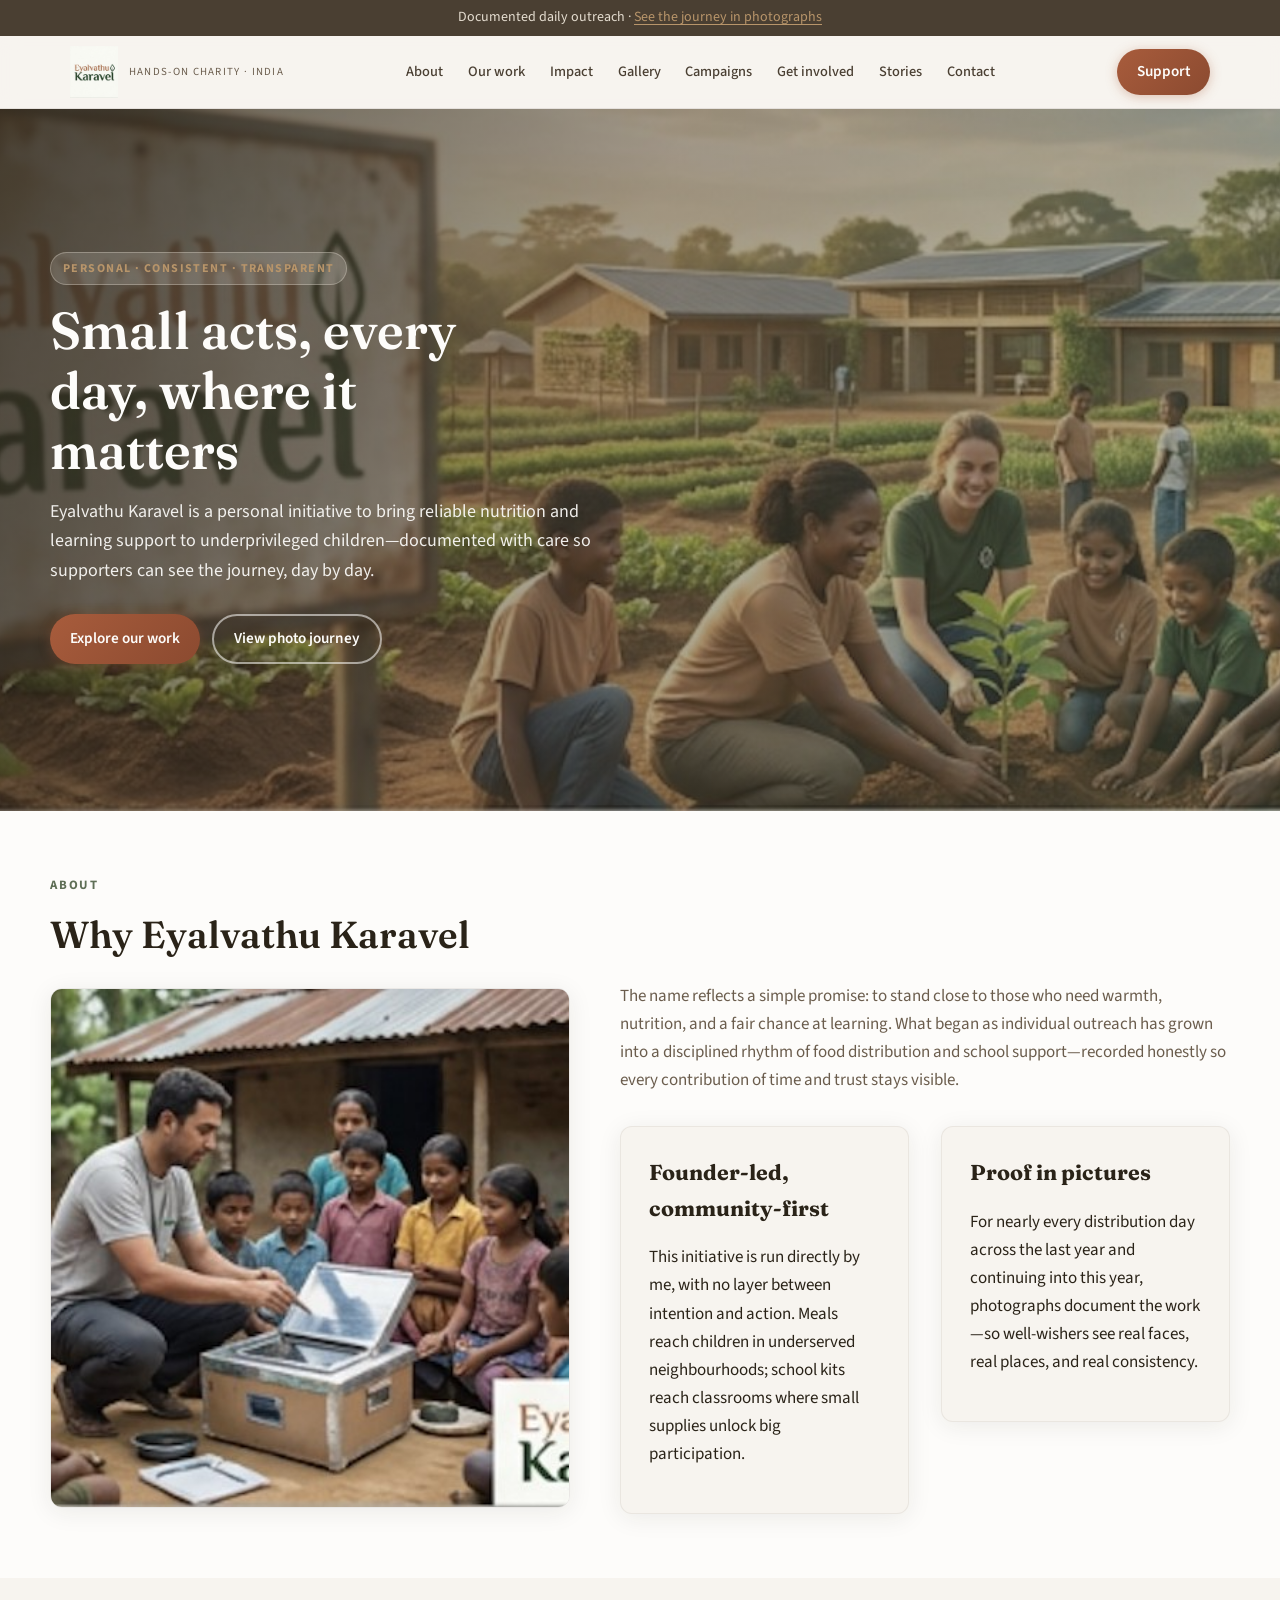
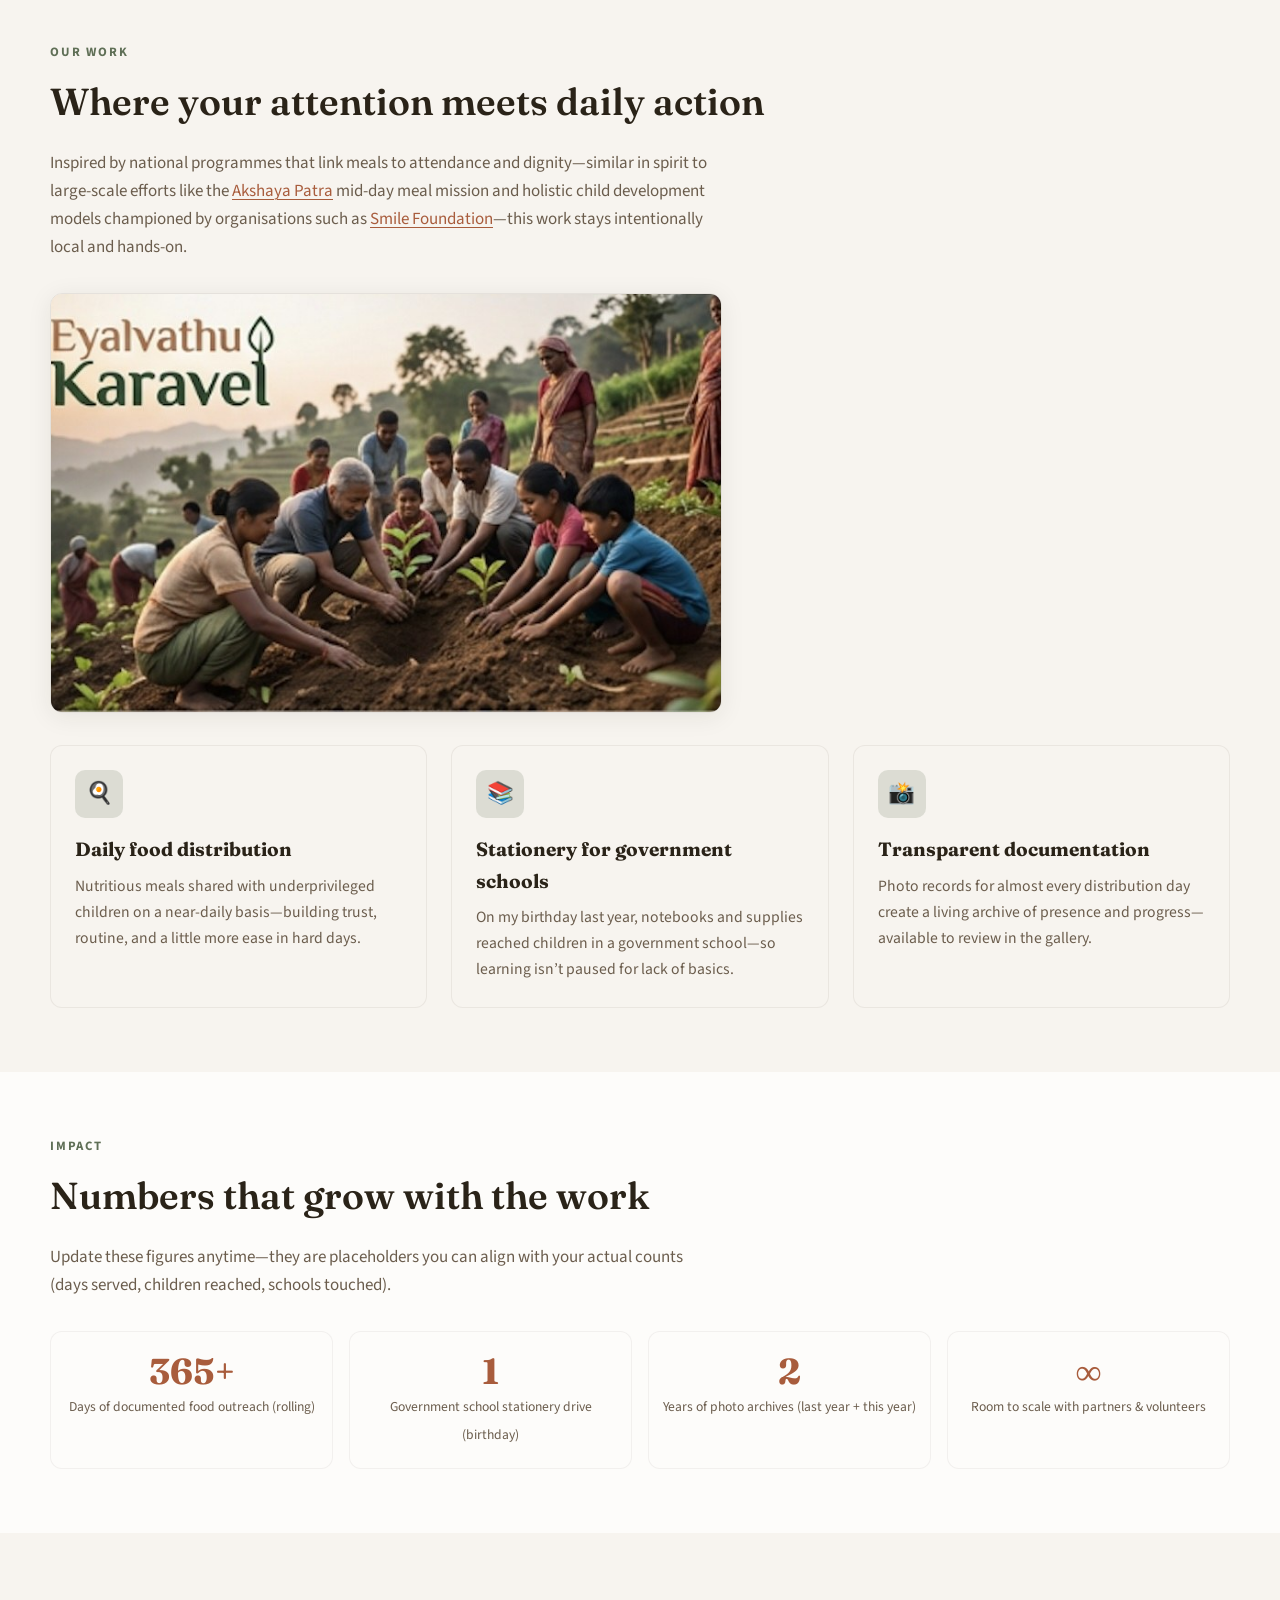
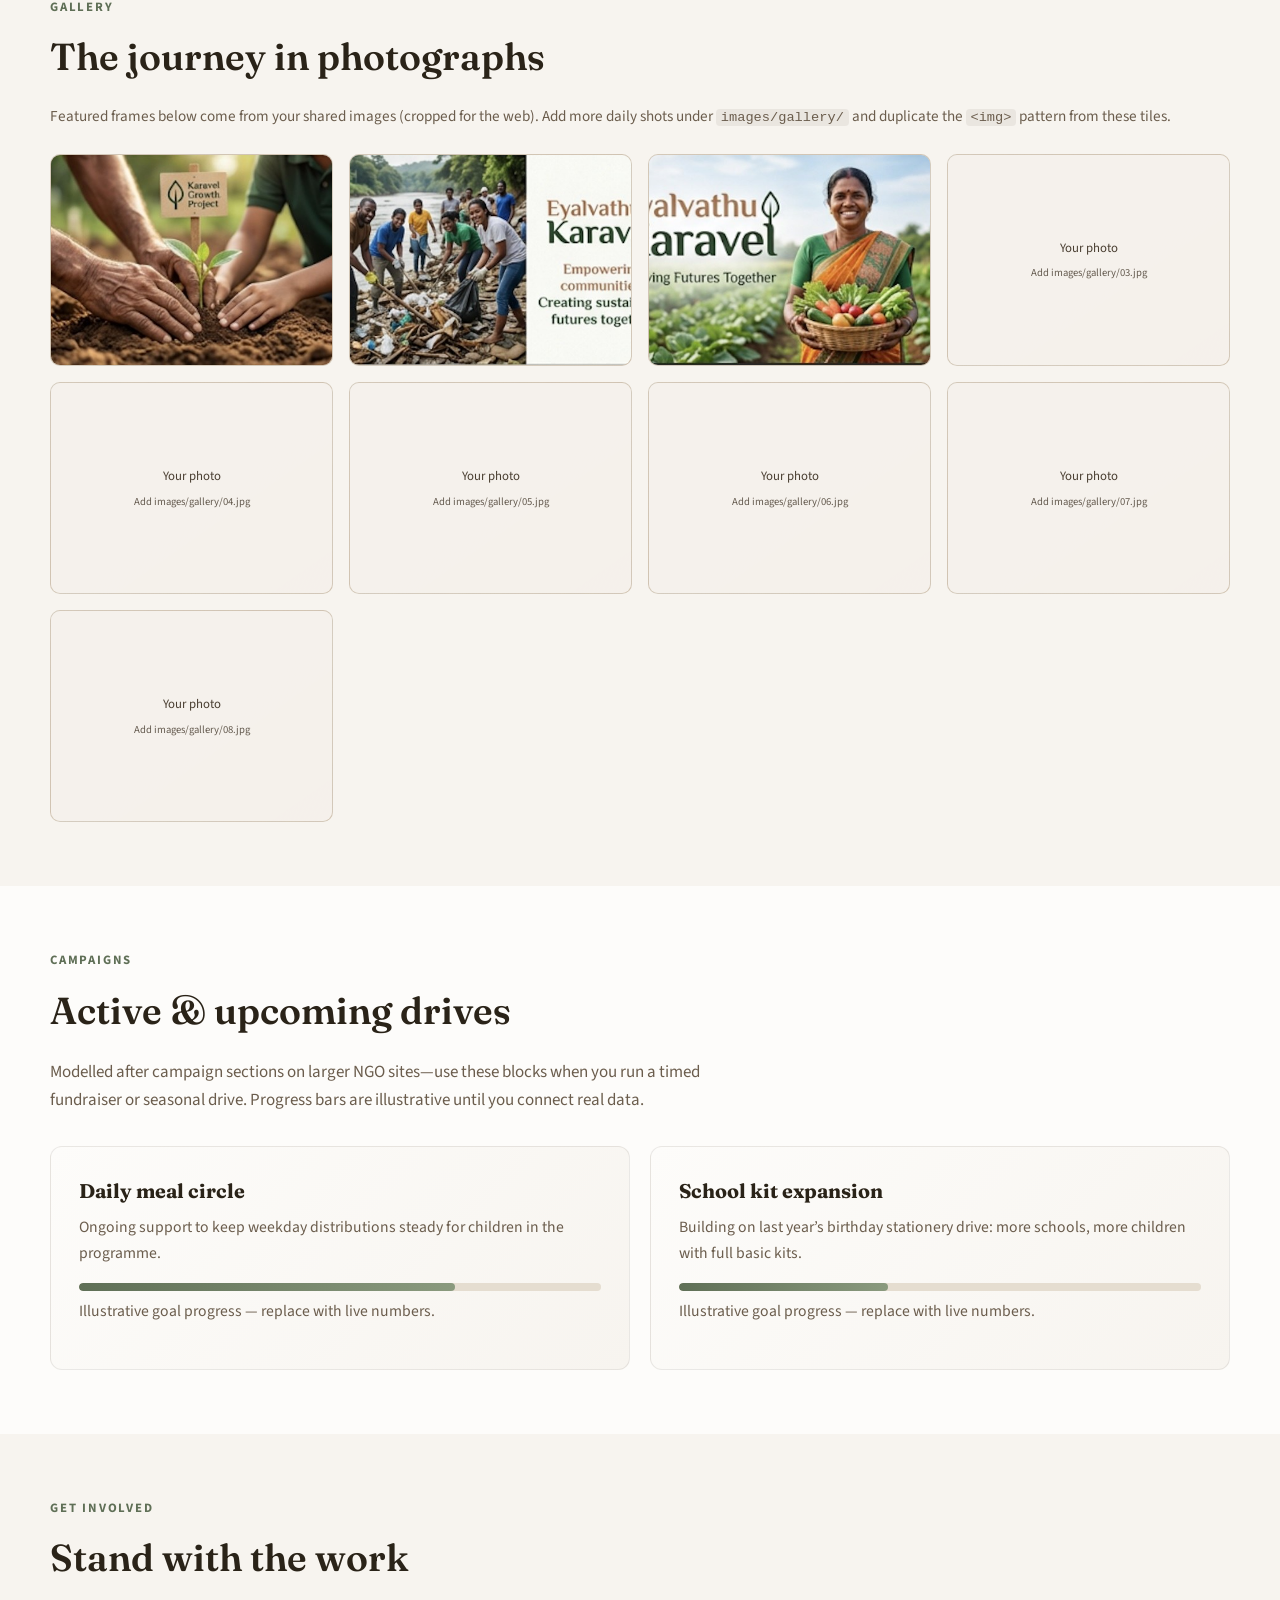
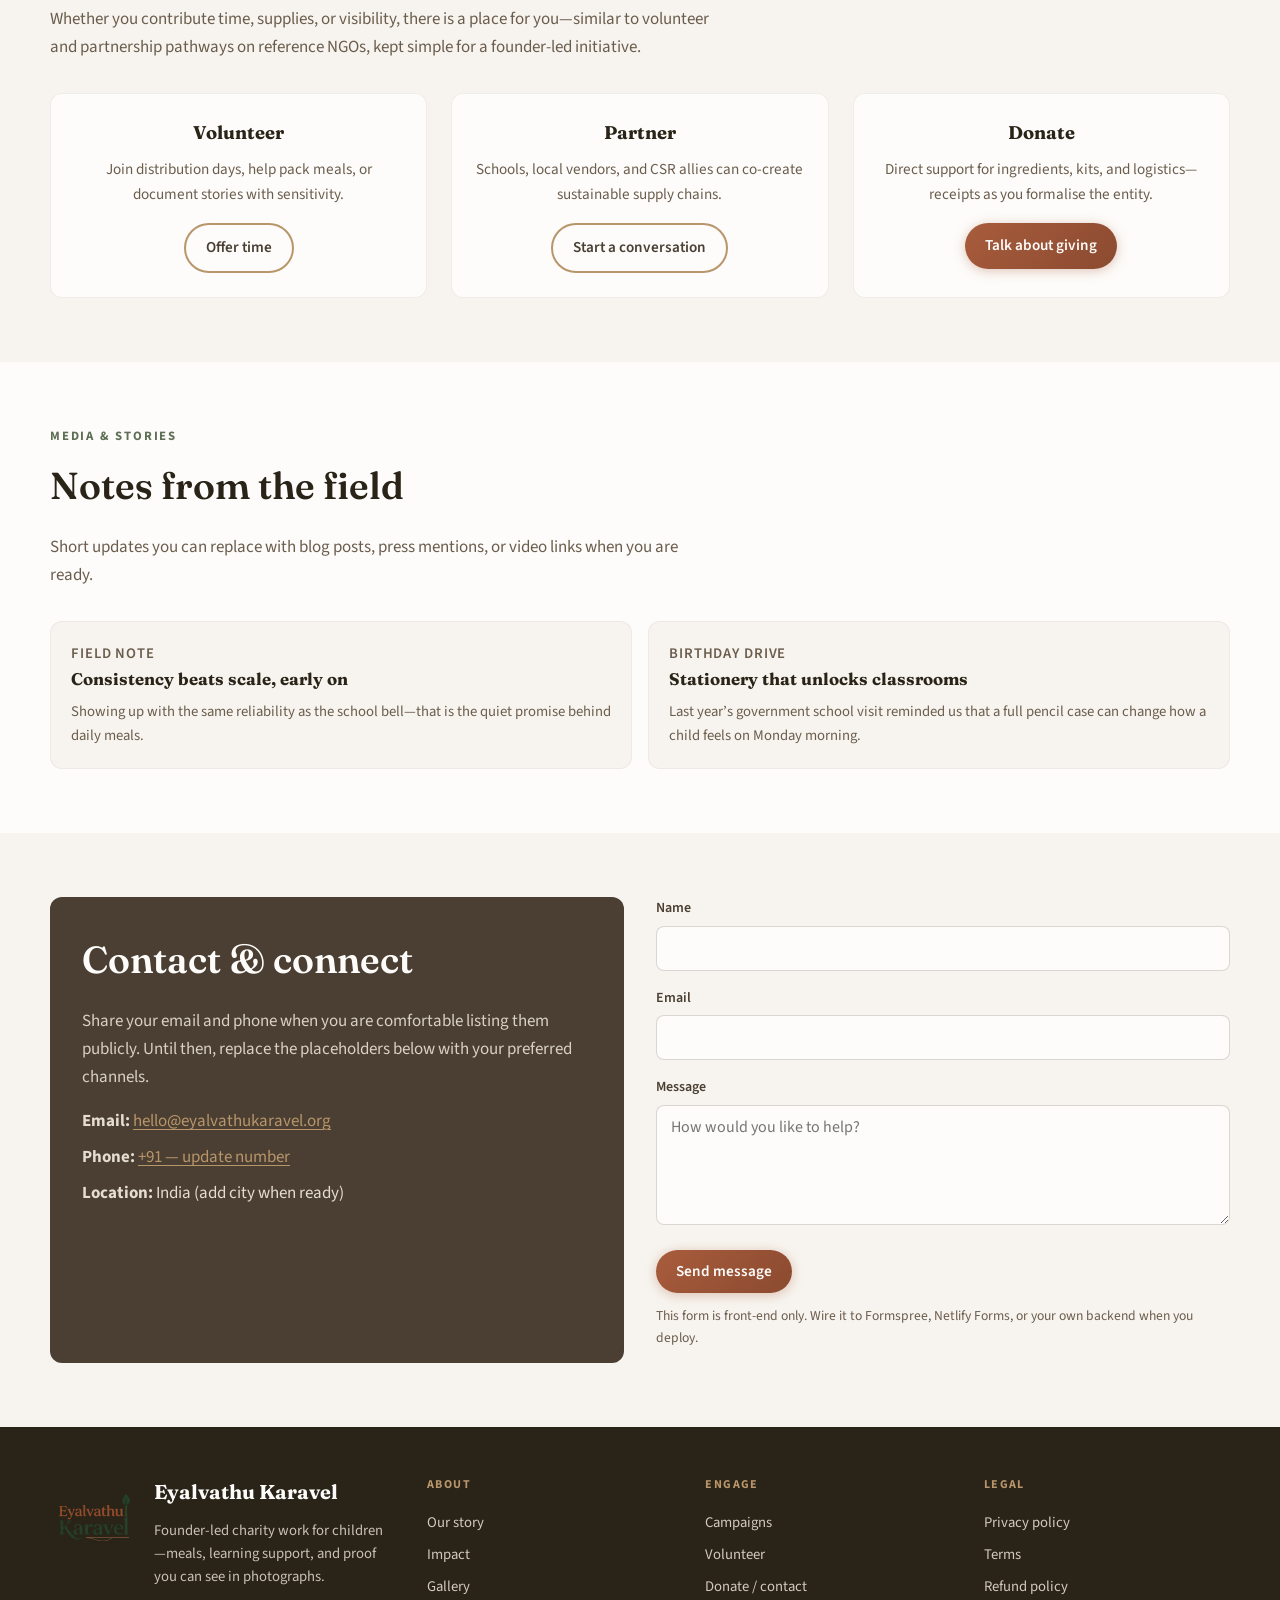
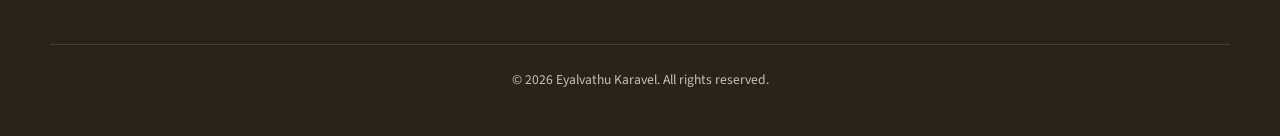
==== index.html @ 42588304 "first commit of website" ====
<!DOCTYPE html>
<html lang="en">
  <head>
    <meta charset="UTF-8" />
    <meta name="viewport" content="width=device-width, initial-scale=1.0" />
    <meta
      name="description"
      content="Eyalvathu Karavel — grassroots charity work: daily meals for children, education support, and documented community impact."
    />
    <meta property="og:title" content="Eyalvathu Karavel | Charity &amp; Community Care" />
    <meta property="og:description" content="Hands-on charity work for children—meals, learning support, and a documented photo journey." />
    <meta property="og:image" content="images/web/hero.jpg" />
    <title>Eyalvathu Karavel | Charity &amp; Community Care</title>
    <link rel="preconnect" href="https://fonts.googleapis.com" />
    <link rel="preconnect" href="https://fonts.gstatic.com" crossorigin />
    <link
      href="https://fonts.googleapis.com/css2?family=Fraunces:opsz,wght@9..144,500;9..144,600;9..144,700&family=Source+Sans+3:wght@400;500;600;700&display=swap"
      rel="stylesheet"
    />
    <link rel="stylesheet" href="css/styles.css" />
    <link rel="preload" href="images/web/hero.jpg" as="image" />
    <link rel="icon" href="images/web/favicon.jpg" type="image/jpeg" />
  </head>
  <body>
    <a class="skip-link" href="#main">Skip to content</a>

    <div class="top-bar">
      Documented daily outreach · <a href="#gallery">See the journey in photographs</a>
    </div>

    <header class="site-header">
      <div class="header-inner">
        <a class="logo logo--image" href="#top" id="top">
          <img
            class="logo-img"
            src="images/web/logo-header.png"
            width="240"
            height="240"
            alt="Eyalvathu Karavel"
            decoding="async"
          />
          <span class="logo-tagline">Hands-on charity · India</span>
        </a>

        <nav class="nav-desktop" aria-label="Primary">
          <ul>
            <li><a href="#about">About</a></li>
            <li><a href="#work">Our work</a></li>
            <li><a href="#impact">Impact</a></li>
            <li><a href="#gallery">Gallery</a></li>
            <li><a href="#campaigns">Campaigns</a></li>
            <li><a href="#involve">Get involved</a></li>
            <li><a href="#media">Stories</a></li>
            <li><a href="#contact">Contact</a></li>
          </ul>
        </nav>

        <div class="header-actions">
          <a class="btn btn-primary" href="#contact">Support</a>
          <button
            class="menu-toggle"
            type="button"
            aria-expanded="false"
            aria-controls="mobile-nav"
            aria-label="Open menu"
          >
            <span class="bar" aria-hidden="true"></span>
          </button>
        </div>
      </div>

      <nav class="nav-mobile" id="mobile-nav" aria-label="Mobile">
        <ul>
          <li><a href="#about">About</a></li>
          <li><a href="#work">Our work</a></li>
          <li><a href="#impact">Impact</a></li>
          <li><a href="#gallery">Gallery</a></li>
          <li><a href="#campaigns">Campaigns</a></li>
          <li><a href="#involve">Get involved</a></li>
          <li><a href="#media">Stories</a></li>
          <li><a href="#contact">Contact</a></li>
          <li><a class="btn btn-primary" href="#contact">Support the work</a></li>
        </ul>
      </nav>
    </header>

    <main id="main">
      <section class="hero" aria-labelledby="hero-heading">
        <div class="hero-bg" role="presentation"></div>
        <div class="hero-inner">
          <p class="hero-badge">Personal · consistent · transparent</p>
          <h1 id="hero-heading">Small acts, every day, where it matters</h1>
          <p class="hero-lead">
            Eyalvathu Karavel is a personal initiative to bring reliable nutrition and learning
            support to underprivileged children—documented with care so supporters can see the
            journey, day by day.
          </p>
          <div class="hero-cta">
            <a class="btn btn-primary" href="#work">Explore our work</a>
            <a class="btn btn-outline" href="#gallery">View photo journey</a>
          </div>
        </div>
      </section>

      <section class="section section-alt" id="about" aria-labelledby="about-heading">
        <div class="section-inner">
          <p class="section-kicker">About</p>
          <h2 id="about-heading">Why Eyalvathu Karavel</h2>
          <div class="about-split">
            <div class="about-visual">
              <img
                src="images/web/about.jpg"
                alt="Community work in the field — hands-on outreach with Eyalvathu Karavel"
                width="520"
                height="520"
                loading="lazy"
                decoding="async"
              />
            </div>
            <div class="about-copy">
              <p class="section-intro mt-0">
                The name reflects a simple promise: to stand close to those who need warmth, nutrition,
                and a fair chance at learning. What began as individual outreach has grown into a
                disciplined rhythm of food distribution and school support—recorded honestly so every
                contribution of time and trust stays visible.
              </p>
              <div class="about-grid">
                <article class="about-card">
                  <h3>Founder-led, community-first</h3>
                  <p>
                    This initiative is run directly by me, with no layer between intention and action.
                    Meals reach children in underserved neighbourhoods; school kits reach classrooms where
                    small supplies unlock big participation.
                  </p>
                </article>
                <article class="about-card">
                  <h3>Proof in pictures</h3>
                  <p>
                    For nearly every distribution day across the last year and continuing into this
                    year, photographs document the work—so well-wishers see real faces, real places,
                    and real consistency.
                  </p>
                </article>
              </div>
            </div>
          </div>
        </div>
      </section>

      <section class="section" id="work" aria-labelledby="work-heading">
        <div class="section-inner">
          <p class="section-kicker">Our work</p>
          <h2 id="work-heading">Where your attention meets daily action</h2>
          <p class="section-intro">
            Inspired by national programmes that link meals to attendance and dignity—similar in
            spirit to large-scale efforts like the
            <a href="https://www.akshayapatra.org/" rel="noopener noreferrer">Akshaya Patra</a>
            mid-day meal mission and holistic child development models championed by organisations
            such as
            <a href="https://www.smilefoundationindia.org/" rel="noopener noreferrer">Smile Foundation</a>—this
            work stays intentionally local and hands-on.
          </p>
          <figure class="work-banner">
            <img
              src="images/web/work-banner.jpg"
              alt="On the ground — programmes and people we serve"
              width="800"
              height="500"
              loading="lazy"
              decoding="async"
            />
          </figure>
          <div class="programmes">
            <article class="programme">
              <div class="programme-icon" aria-hidden="true">&#127859;</div>
              <h3>Daily food distribution</h3>
              <p>
                Nutritious meals shared with underprivileged children on a near-daily basis—building
                trust, routine, and a little more ease in hard days.
              </p>
            </article>
            <article class="programme">
              <div class="programme-icon" aria-hidden="true">&#128218;</div>
              <h3>Stationery for government schools</h3>
              <p>
                On my birthday last year, notebooks and supplies reached children in a government
                school—so learning isn’t paused for lack of basics.
              </p>
            </article>
            <article class="programme">
              <div class="programme-icon" aria-hidden="true">&#128248;</div>
              <h3>Transparent documentation</h3>
              <p>
                Photo records for almost every distribution day create a living archive of presence
                and progress—available to review in the gallery.
              </p>
            </article>
          </div>
        </div>
      </section>

      <section class="section section-alt" id="impact" aria-labelledby="impact-heading">
        <div class="section-inner">
          <p class="section-kicker">Impact</p>
          <h2 id="impact-heading">Numbers that grow with the work</h2>
          <p class="section-intro">
            Update these figures anytime—they are placeholders you can align with your actual counts
            (days served, children reached, schools touched).
          </p>
          <div class="stats">
            <div class="stat">
              <strong>365+</strong>
              <span>Days of documented food outreach (rolling)</span>
            </div>
            <div class="stat">
              <strong>1</strong>
              <span>Government school stationery drive (birthday)</span>
            </div>
            <div class="stat">
              <strong>2</strong>
              <span>Years of photo archives (last year + this year)</span>
            </div>
            <div class="stat">
              <strong>∞</strong>
              <span>Room to scale with partners &amp; volunteers</span>
            </div>
          </div>
        </div>
      </section>

      <section class="section" id="gallery" aria-labelledby="gallery-heading">
        <div class="section-inner">
          <p class="section-kicker">Gallery</p>
          <h2 id="gallery-heading">The journey in photographs</h2>
          <p class="gallery-note">
            Featured frames below come from your shared images (cropped for the web). Add more daily
            shots under <code>images/gallery/</code> and duplicate the <code>&lt;img&gt;</code> pattern
            from these tiles.
          </p>
          <div class="gallery-grid">
            <div class="gallery-item gallery-item--focus gallery-item--focus-a">
              <img
                src="images/web/gallery-1.jpg"
                alt="Eyalvathu Karavel — community programme in action"
                width="520"
                height="520"
                loading="lazy"
                decoding="async"
              />
            </div>
            <div class="gallery-item gallery-item--focus gallery-item--focus-b">
              <img
                src="images/web/gallery-2.jpg"
                alt="Field moments from our regular outreach"
                width="520"
                height="480"
                loading="lazy"
                decoding="async"
              />
            </div>
            <div class="gallery-item gallery-item--focus gallery-item--focus-c">
              <img
                src="images/web/gallery-3.jpg"
                alt="Community and the land we grow with"
                width="628"
                height="338"
                loading="lazy"
                decoding="async"
              />
            </div>
            <div class="gallery-item">
              <div class="gallery-placeholder">
                <span>Your photo</span>
                <small>Add images/gallery/03.jpg</small>
              </div>
            </div>
            <div class="gallery-item">
              <div class="gallery-placeholder">
                <span>Your photo</span>
                <small>Add images/gallery/04.jpg</small>
              </div>
            </div>
            <div class="gallery-item">
              <div class="gallery-placeholder">
                <span>Your photo</span>
                <small>Add images/gallery/05.jpg</small>
              </div>
            </div>
            <div class="gallery-item">
              <div class="gallery-placeholder">
                <span>Your photo</span>
                <small>Add images/gallery/06.jpg</small>
              </div>
            </div>
            <div class="gallery-item">
              <div class="gallery-placeholder">
                <span>Your photo</span>
                <small>Add images/gallery/07.jpg</small>
              </div>
            </div>
            <div class="gallery-item">
              <div class="gallery-placeholder">
                <span>Your photo</span>
                <small>Add images/gallery/08.jpg</small>
              </div>
            </div>
          </div>
        </div>
      </section>

      <section class="section section-alt" id="campaigns" aria-labelledby="campaigns-heading">
        <div class="section-inner">
          <p class="section-kicker">Campaigns</p>
          <h2 id="campaigns-heading">Active &amp; upcoming drives</h2>
          <p class="section-intro">
            Modelled after campaign sections on larger NGO sites—use these blocks when you run a
            timed fundraiser or seasonal drive. Progress bars are illustrative until you connect real
            data.
          </p>
          <div class="campaigns">
            <article class="campaign">
              <h3>Daily meal circle</h3>
              <p>Ongoing support to keep weekday distributions steady for children in the programme.</p>
              <div class="progress" role="progressbar" aria-valuenow="72" aria-valuemin="0" aria-valuemax="100">
                <div class="progress-bar" style="width: 72%"></div>
              </div>
              <p class="progress-label">Illustrative goal progress — replace with live numbers.</p>
            </article>
            <article class="campaign">
              <h3>School kit expansion</h3>
              <p>
                Building on last year’s birthday stationery drive: more schools, more children with
                full basic kits.
              </p>
              <div class="progress" role="progressbar" aria-valuenow="40" aria-valuemin="0" aria-valuemax="100">
                <div class="progress-bar" style="width: 40%"></div>
              </div>
              <p class="progress-label">Illustrative goal progress — replace with live numbers.</p>
            </article>
          </div>
        </div>
      </section>

      <section class="section" id="involve" aria-labelledby="involve-heading">
        <div class="section-inner">
          <p class="section-kicker">Get involved</p>
          <h2 id="involve-heading">Stand with the work</h2>
          <p class="section-intro">
            Whether you contribute time, supplies, or visibility, there is a place for you—similar
            to volunteer and partnership pathways on reference NGOs, kept simple for a founder-led
            initiative.
          </p>
          <div class="involve-grid">
            <article class="involve-card">
              <h3>Volunteer</h3>
              <p>Join distribution days, help pack meals, or document stories with sensitivity.</p>
              <a class="btn btn-outline" href="#contact">Offer time</a>
            </article>
            <article class="involve-card">
              <h3>Partner</h3>
              <p>Schools, local vendors, and CSR allies can co-create sustainable supply chains.</p>
              <a class="btn btn-outline" href="#contact">Start a conversation</a>
            </article>
            <article class="involve-card">
              <h3>Donate</h3>
              <p>Direct support for ingredients, kits, and logistics—receipts as you formalise the entity.</p>
              <a class="btn btn-primary" href="#contact">Talk about giving</a>
            </article>
          </div>
        </div>
      </section>

      <section class="section section-alt" id="media" aria-labelledby="media-heading">
        <div class="section-inner">
          <p class="section-kicker">Media &amp; stories</p>
          <h2 id="media-heading">Notes from the field</h2>
          <p class="section-intro">
            Short updates you can replace with blog posts, press mentions, or video links when you are
            ready.
          </p>
          <div class="stories">
            <article class="story">
              <div class="story-body">
                <p class="story-date">Field note</p>
                <h3>Consistency beats scale, early on</h3>
                <p>
                  Showing up with the same reliability as the school bell—that is the quiet promise
                  behind daily meals.
                </p>
              </div>
            </article>
            <article class="story">
              <div class="story-body">
                <p class="story-date">Birthday drive</p>
                <h3>Stationery that unlocks classrooms</h3>
                <p>
                  Last year’s government school visit reminded us that a full pencil case can change
                  how a child feels on Monday morning.
                </p>
              </div>
            </article>
          </div>
        </div>
      </section>

      <section class="section" id="contact" aria-labelledby="contact-heading">
        <div class="section-inner contact-grid">
          <div class="contact-card">
            <h2 id="contact-heading">Contact &amp; connect</h2>
            <p>
              Share your email and phone when you are comfortable listing them publicly. Until then,
              replace the placeholders below with your preferred channels.
            </p>
            <ul class="contact-list">
              <li><strong>Email:</strong> <a href="mailto:hello@eyalvathukaravel.org">hello@eyalvathukaravel.org</a></li>
              <li><strong>Phone:</strong> <a href="tel:+910000000000">+91 — update number</a></li>
              <li><strong>Location:</strong> India (add city when ready)</li>
            </ul>
          </div>
          <div>
            <form class="contact-form" action="#" method="post">
              <div class="form-group">
                <label for="name">Name</label>
                <input id="name" name="name" type="text" autocomplete="name" required />
              </div>
              <div class="form-group">
                <label for="email">Email</label>
                <input id="email" name="email" type="email" autocomplete="email" required />
              </div>
              <div class="form-group">
                <label for="message">Message</label>
                <textarea id="message" name="message" required placeholder="How would you like to help?"></textarea>
              </div>
              <button class="btn btn-primary" type="submit">Send message</button>
              <p class="form-note">
                This form is front-end only. Wire it to Formspree, Netlify Forms, or your own backend
                when you deploy.
              </p>
            </form>
          </div>
        </div>
      </section>
    </main>

    <footer class="site-footer">
      <div class="footer-inner">
        <div class="footer-grid">
          <div class="footer-brand">
            <img
              class="footer-logo"
              src="images/web/logo-footer.png"
              width="578"
              height="445"
              alt=""
              loading="lazy"
              decoding="async"
            />
            <div class="footer-brand-text">
              <strong>Eyalvathu Karavel</strong>
              <p>
                Founder-led charity work for children—meals, learning support, and proof you can see in
                photographs.
              </p>
            </div>
          </div>
          <div class="footer-col">
            <h4>About</h4>
            <ul>
              <li><a href="#about">Our story</a></li>
              <li><a href="#impact">Impact</a></li>
              <li><a href="#gallery">Gallery</a></li>
            </ul>
          </div>
          <div class="footer-col">
            <h4>Engage</h4>
            <ul>
              <li><a href="#campaigns">Campaigns</a></li>
              <li><a href="#involve">Volunteer</a></li>
              <li><a href="#contact">Donate / contact</a></li>
            </ul>
          </div>
          <div class="footer-col">
            <h4>Legal</h4>
            <ul>
              <li><a href="#">Privacy policy</a></li>
              <li><a href="#">Terms</a></li>
              <li><a href="#">Refund policy</a></li>
            </ul>
          </div>
        </div>
        <p class="footer-bottom">
          &copy; <span id="year">2026</span> Eyalvathu Karavel. All rights reserved.
        </p>
      </div>
    </footer>

    <script src="js/main.js"></script>
  </body>
</html>
---- css/styles.css ----
/* Eyalvathu Karavel — earthy palette (inspired by natural clay, sage, sand) */
:root {
  --color-ink: #2a2318;
  --color-earth: #4a3f32;
  --color-stone: #6b5d4d;
  --color-clay: #b8956a;
  --color-terracotta: #a85c3c;
  --color-sage: #5f6f56;
  --color-sage-light: #8a9a7e;
  --color-sand: #e5ddd0;
  --color-cream: #f7f4ef;
  --color-white: #fdfcfa;
  --font-display: "Fraunces", "Georgia", serif;
  --font-body: "Source Sans 3", system-ui, sans-serif;
  --shadow-soft: 0 4px 24px rgba(42, 35, 24, 0.08);
  --radius: 12px;
  --max-width: 1180px;
  --header-h: 72px;
}

*,
*::before,
*::after {
  box-sizing: border-box;
}

html {
  scroll-behavior: smooth;
}

body {
  margin: 0;
  font-family: var(--font-body);
  font-size: 1.0625rem;
  line-height: 1.65;
  color: var(--color-ink);
  background: var(--color-cream);
}

img {
  max-width: 100%;
  height: auto;
  display: block;
}

a {
  color: var(--color-terracotta);
  text-decoration-thickness: 1px;
  text-underline-offset: 3px;
}

a:hover {
  color: var(--color-earth);
}

.skip-link {
  position: absolute;
  left: -9999px;
  top: 0;
  z-index: 10000;
  padding: 0.75rem 1rem;
  background: var(--color-ink);
  color: var(--color-cream);
}

.skip-link:focus {
  left: 1rem;
  top: 1rem;
}

/* Top bar */
.top-bar {
  background: var(--color-earth);
  color: var(--color-sand);
  font-size: 0.875rem;
  text-align: center;
  padding: 0.4rem 1rem;
}

.top-bar a {
  color: var(--color-clay);
}

/* Header */
.site-header {
  position: sticky;
  top: 0;
  z-index: 1000;
  background: rgba(247, 244, 239, 0.92);
  backdrop-filter: blur(10px);
  border-bottom: 1px solid rgba(74, 63, 50, 0.1);
}

.header-inner {
  max-width: var(--max-width);
  margin: 0 auto;
  padding: 0 1.25rem;
  height: var(--header-h);
  display: flex;
  align-items: center;
  justify-content: space-between;
  gap: 1rem;
}

.logo {
  display: flex;
  flex-direction: column;
  gap: 0.1rem;
  text-decoration: none;
  color: inherit;
}

.logo--image {
  flex-direction: row;
  align-items: center;
  gap: 0.65rem;
  max-width: min(100%, 280px);
}

.logo-img {
  width: auto;
  height: 52px;
  max-width: 200px;
  object-fit: contain;
  object-position: left center;
}

.logo-tagline {
  font-size: 0.68rem;
  text-transform: uppercase;
  letter-spacing: 0.12em;
  color: var(--color-stone);
  line-height: 1.25;
  white-space: nowrap;
}

@media (max-width: 400px) {
  .logo-tagline {
    white-space: normal;
    max-width: 9rem;
  }
}

.nav-desktop {
  display: none;
}

.nav-desktop ul {
  list-style: none;
  margin: 0;
  padding: 0;
  display: flex;
  align-items: center;
  gap: 0.25rem;
}

.nav-desktop a {
  display: block;
  padding: 0.5rem 0.65rem;
  font-size: 0.9rem;
  font-weight: 500;
  color: var(--color-earth);
  text-decoration: none;
  border-radius: 6px;
}

.nav-desktop a:hover,
.nav-desktop a[aria-current="page"] {
  background: rgba(95, 111, 86, 0.12);
  color: var(--color-ink);
}

.btn {
  display: inline-flex;
  align-items: center;
  justify-content: center;
  gap: 0.35rem;
  padding: 0.65rem 1.25rem;
  font-family: var(--font-body);
  font-size: 0.95rem;
  font-weight: 600;
  border: none;
  border-radius: 999px;
  cursor: pointer;
  text-decoration: none;
  transition: transform 0.15s ease, box-shadow 0.15s ease;
}

.btn:active {
  transform: scale(0.98);
}

.btn-primary {
  background: linear-gradient(135deg, var(--color-terracotta), #8b4a30);
  color: var(--color-white);
  box-shadow: 0 2px 12px rgba(168, 92, 60, 0.35);
}

.btn-primary:hover {
  color: var(--color-white);
  box-shadow: 0 4px 20px rgba(168, 92, 60, 0.45);
}

.btn-outline {
  background: transparent;
  color: var(--color-earth);
  border: 2px solid var(--color-clay);
}

.btn-outline:hover {
  background: rgba(184, 149, 106, 0.15);
  color: var(--color-ink);
}

.header-actions {
  display: flex;
  align-items: center;
  gap: 0.5rem;
}

.menu-toggle {
  display: flex;
  align-items: center;
  justify-content: center;
  width: 44px;
  height: 44px;
  border: none;
  background: transparent;
  border-radius: 8px;
  cursor: pointer;
  color: var(--color-earth);
}

.menu-toggle:hover {
  background: rgba(95, 111, 86, 0.1);
}

.menu-toggle .bar {
  display: block;
  width: 22px;
  height: 2px;
  background: currentColor;
  position: relative;
}

.menu-toggle .bar::before,
.menu-toggle .bar::after {
  content: "";
  position: absolute;
  left: 0;
  width: 100%;
  height: 2px;
  background: currentColor;
}

.menu-toggle .bar::before {
  top: -7px;
}

.menu-toggle .bar::after {
  top: 7px;
}

.nav-mobile {
  display: none;
  border-top: 1px solid rgba(74, 63, 50, 0.12);
  background: var(--color-cream);
  padding: 1rem 1.25rem 1.5rem;
}

.nav-mobile.is-open {
  display: block;
}

.nav-mobile ul {
  list-style: none;
  margin: 0;
  padding: 0;
}

.nav-mobile a {
  display: block;
  padding: 0.65rem 0;
  font-weight: 600;
  color: var(--color-earth);
  text-decoration: none;
  border-bottom: 1px solid rgba(74, 63, 50, 0.08);
}

.nav-mobile .btn-primary {
  margin-top: 1rem;
  width: 100%;
  text-align: center;
}

@media (min-width: 960px) {
  .nav-desktop {
    display: block;
  }

  .menu-toggle {
    display: none;
  }

  .nav-mobile {
    display: none !important;
  }
}

/* Hero */
.hero {
  position: relative;
  min-height: min(78vh, 720px);
  display: flex;
  align-items: center;
  padding: 3rem 1.25rem 4rem;
  overflow: hidden;
}

.hero-bg {
  position: absolute;
  inset: 0;
  background:
    linear-gradient(120deg, rgba(42, 35, 24, 0.78) 0%, rgba(74, 63, 50, 0.5) 42%, rgba(95, 111, 86, 0.38) 100%),
    url("../images/web/hero.jpg") center 42% / cover no-repeat;
  z-index: 0;
}

.hero-inner {
  position: relative;
  z-index: 1;
  max-width: var(--max-width);
  margin: 0 auto;
  width: 100%;
}

.hero-badge {
  display: inline-block;
  font-size: 0.75rem;
  font-weight: 700;
  letter-spacing: 0.12em;
  text-transform: uppercase;
  color: var(--color-clay);
  background: rgba(247, 244, 239, 0.15);
  border: 1px solid rgba(229, 221, 208, 0.35);
  padding: 0.35rem 0.75rem;
  border-radius: 999px;
  margin-bottom: 1rem;
}

.hero h1 {
  font-family: var(--font-display);
  font-size: clamp(2.1rem, 5vw, 3.25rem);
  font-weight: 600;
  line-height: 1.15;
  color: var(--color-white);
  margin: 0 0 1rem;
  max-width: 14ch;
}

.hero-lead {
  font-size: 1.125rem;
  color: rgba(253, 252, 250, 0.92);
  max-width: 36rem;
  margin: 0 0 1.75rem;
}

.hero-cta {
  display: flex;
  flex-wrap: wrap;
  gap: 0.75rem;
}

.hero-cta .btn-outline {
  color: var(--color-white);
  border-color: rgba(253, 252, 250, 0.55);
}

.hero-cta .btn-outline:hover {
  background: rgba(253, 252, 250, 0.12);
  color: var(--color-white);
}

/* Sections */
.section {
  padding: 4rem 1.25rem;
}

.section-alt {
  background: var(--color-white);
}

.section-inner {
  max-width: var(--max-width);
  margin: 0 auto;
}

.section-kicker {
  font-size: 0.8rem;
  font-weight: 700;
  letter-spacing: 0.14em;
  text-transform: uppercase;
  color: var(--color-sage);
  margin: 0 0 0.5rem;
}

.section h2 {
  font-family: var(--font-display);
  font-size: clamp(1.75rem, 3.5vw, 2.35rem);
  font-weight: 600;
  color: var(--color-ink);
  margin: 0 0 1rem;
}

.section-intro {
  max-width: 42rem;
  color: var(--color-stone);
  margin: 0 0 2rem;
}

.section-intro.mt-0 {
  margin-top: 0;
}

/* About */
.about-split {
  display: grid;
  gap: 2rem;
  align-items: start;
}

@media (min-width: 900px) {
  .about-split {
    grid-template-columns: minmax(280px, 1fr) 1.15fr;
    gap: 2.5rem;
    align-items: center;
  }
}

.about-visual {
  border-radius: var(--radius);
  overflow: hidden;
  box-shadow: var(--shadow-soft);
  border: 1px solid rgba(74, 63, 50, 0.1);
  aspect-ratio: 1;
  max-height: 520px;
}

.about-visual img {
  width: 100%;
  height: 100%;
  object-fit: cover;
  object-position: center 40%;
}

.about-grid {
  display: grid;
  gap: 2rem;
}

@media (min-width: 800px) {
  .about-grid {
    grid-template-columns: 1fr 1fr;
    align-items: start;
  }
}

.about-card {
  background: var(--color-cream);
  border: 1px solid rgba(74, 63, 50, 0.08);
  border-radius: var(--radius);
  padding: 1.75rem;
  box-shadow: var(--shadow-soft);
}

.about-card h3 {
  font-family: var(--font-display);
  font-size: 1.35rem;
  margin: 0 0 0.75rem;
  color: var(--color-ink);
}

/* Stats */
.stats {
  display: grid;
  grid-template-columns: repeat(2, 1fr);
  gap: 1rem;
}

@media (min-width: 640px) {
  .stats {
    grid-template-columns: repeat(4, 1fr);
  }
}

.stat {
  text-align: center;
  padding: 1.25rem 0.75rem;
  background: var(--color-white);
  border-radius: var(--radius);
  border: 1px solid rgba(74, 63, 50, 0.06);
}

.stat strong {
  display: block;
  font-family: var(--font-display);
  font-size: clamp(1.75rem, 3vw, 2.25rem);
  color: var(--color-terracotta);
  line-height: 1.1;
}

.stat span {
  font-size: 0.85rem;
  color: var(--color-stone);
}

/* Programme cards */
.programmes {
  display: grid;
  gap: 1.5rem;
}

@media (min-width: 720px) {
  .programmes {
    grid-template-columns: repeat(3, 1fr);
  }
}

.programme {
  background: var(--color-cream);
  border-radius: var(--radius);
  padding: 1.5rem;
  border: 1px solid rgba(74, 63, 50, 0.08);
  transition: transform 0.2s ease, box-shadow 0.2s ease;
}

.programme:hover {
  transform: translateY(-3px);
  box-shadow: var(--shadow-soft);
}

.programme-icon {
  width: 48px;
  height: 48px;
  border-radius: 10px;
  background: rgba(95, 111, 86, 0.18);
  color: var(--color-sage);
  display: flex;
  align-items: center;
  justify-content: center;
  font-size: 1.35rem;
  margin-bottom: 1rem;
}

.programme h3 {
  font-family: var(--font-display);
  font-size: 1.2rem;
  margin: 0 0 0.5rem;
}

.programme p {
  margin: 0;
  font-size: 0.98rem;
  color: var(--color-stone);
}

.work-banner {
  margin: 0 0 2rem;
  border-radius: var(--radius);
  overflow: hidden;
  box-shadow: var(--shadow-soft);
  border: 1px solid rgba(74, 63, 50, 0.1);
  aspect-ratio: 8/5;
  max-height: 420px;
}

.work-banner img {
  width: 100%;
  height: 100%;
  object-fit: cover;
  object-position: center 35%;
}

/* Gallery */
.gallery-note {
  font-size: 0.95rem;
  color: var(--color-stone);
  margin-bottom: 1.5rem;
}

.gallery-grid {
  display: grid;
  grid-template-columns: repeat(2, 1fr);
  gap: 0.75rem;
}

@media (min-width: 640px) {
  .gallery-grid {
    grid-template-columns: repeat(3, 1fr);
    gap: 1rem;
  }
}

@media (min-width: 960px) {
  .gallery-grid {
    grid-template-columns: repeat(4, 1fr);
  }
}

.gallery-item {
  position: relative;
  aspect-ratio: 4/3;
  border-radius: 10px;
  overflow: hidden;
  background: linear-gradient(145deg, var(--color-sand), rgba(184, 149, 106, 0.35));
  border: 1px solid rgba(74, 63, 50, 0.1);
}

.gallery-placeholder {
  position: absolute;
  inset: 0;
  display: flex;
  flex-direction: column;
  align-items: center;
  justify-content: center;
  padding: 1rem;
  text-align: center;
  font-size: 0.8rem;
  color: var(--color-earth);
  background: rgba(247, 244, 239, 0.92);
}

.gallery-item > img {
  position: absolute;
  inset: 0;
  width: 100%;
  height: 100%;
  object-fit: cover;
}

.gallery-item--focus-a img {
  object-position: 48% 42%;
}

.gallery-item--focus-b img {
  object-position: 45% 38%;
}

.gallery-item--focus-c img {
  object-position: 50% 42%;
}

.section-intro code,
.gallery-note code {
  font-size: 0.9em;
  padding: 0.1em 0.35em;
  background: rgba(74, 63, 50, 0.08);
  border-radius: 4px;
}

.gallery-placeholder small {
  opacity: 0.85;
  margin-top: 0.35rem;
}

/* Campaigns */
.campaigns {
  display: grid;
  gap: 1.25rem;
}

@media (min-width: 800px) {
  .campaigns {
    grid-template-columns: repeat(2, 1fr);
  }
}

.campaign {
  padding: 1.75rem;
  border-radius: var(--radius);
  background: linear-gradient(135deg, var(--color-white) 0%, var(--color-cream) 100%);
  border: 1px solid rgba(74, 63, 50, 0.1);
}

.campaign h3 {
  font-family: var(--font-display);
  margin: 0 0 0.5rem;
}

.campaign p {
  margin: 0 0 1rem;
  color: var(--color-stone);
  font-size: 0.98rem;
}

.progress {
  height: 8px;
  background: var(--color-sand);
  border-radius: 999px;
  overflow: hidden;
  margin-bottom: 0.5rem;
}

.progress-bar {
  height: 100%;
  background: linear-gradient(90deg, var(--color-sage), var(--color-sage-light));
  border-radius: 999px;
}

.progress-label {
  font-size: 0.8rem;
  color: var(--color-stone);
}

/* Get involved */
.involve-grid {
  display: grid;
  gap: 1.5rem;
}

@media (min-width: 720px) {
  .involve-grid {
    grid-template-columns: repeat(3, 1fr);
  }
}

.involve-card {
  padding: 1.5rem;
  background: var(--color-white);
  border-radius: var(--radius);
  border: 1px solid rgba(74, 63, 50, 0.08);
  text-align: center;
}

.involve-card h3 {
  font-family: var(--font-display);
  font-size: 1.15rem;
  margin: 0 0 0.5rem;
}

.involve-card p {
  margin: 0 0 1rem;
  font-size: 0.95rem;
  color: var(--color-stone);
}

/* Media / stories */
.stories {
  display: grid;
  gap: 1rem;
}

@media (min-width: 700px) {
  .stories {
    grid-template-columns: repeat(2, 1fr);
  }
}

.story {
  display: flex;
  gap: 1rem;
  padding: 1.25rem;
  background: var(--color-cream);
  border-radius: var(--radius);
  border: 1px solid rgba(74, 63, 50, 0.06);
}

.story-body h3 {
  font-family: var(--font-display);
  font-size: 1.05rem;
  margin: 0 0 0.35rem;
}

.story-body p {
  margin: 0;
  font-size: 0.92rem;
  color: var(--color-stone);
}

.story-date {
  font-size: 0.75rem;
  color: var(--color-clay);
  font-weight: 600;
  text-transform: uppercase;
  letter-spacing: 0.06em;
}

/* Contact */
.contact-grid {
  display: grid;
  gap: 2rem;
}

@media (min-width: 800px) {
  .contact-grid {
    grid-template-columns: 1fr 1fr;
  }
}

.contact-card {
  background: var(--color-earth);
  color: var(--color-sand);
  padding: 2rem;
  border-radius: var(--radius);
}

.contact-card h2 {
  color: var(--color-white);
}

.contact-card p {
  opacity: 0.92;
  margin: 0 0 1rem;
}

.contact-list {
  list-style: none;
  margin: 0;
  padding: 0;
}

.contact-list li {
  margin-bottom: 0.5rem;
}

.contact-list a {
  color: var(--color-clay);
}

.form-group {
  margin-bottom: 1rem;
}

.form-group label {
  display: block;
  font-size: 0.875rem;
  font-weight: 600;
  margin-bottom: 0.35rem;
  color: var(--color-earth);
}

.form-group input,
.form-group textarea {
  width: 100%;
  padding: 0.65rem 0.85rem;
  font-family: var(--font-body);
  font-size: 1rem;
  border: 1px solid rgba(74, 63, 50, 0.2);
  border-radius: 8px;
  background: var(--color-white);
}

.form-group textarea {
  min-height: 120px;
  resize: vertical;
}

.form-note {
  font-size: 0.85rem;
  color: var(--color-stone);
  margin-top: 0.75rem;
}

/* Footer */
.site-footer {
  background: var(--color-ink);
  color: rgba(229, 221, 208, 0.85);
  padding: 3rem 1.25rem 2rem;
}

.footer-inner {
  max-width: var(--max-width);
  margin: 0 auto;
}

.footer-grid {
  display: grid;
  gap: 2rem;
}

@media (min-width: 720px) {
  .footer-grid {
    grid-template-columns: 1.4fr repeat(3, 1fr);
  }
}

.footer-brand {
  display: flex;
  align-items: flex-start;
  gap: 1rem;
}

.footer-logo {
  width: 88px;
  height: auto;
  flex-shrink: 0;
  object-fit: contain;
  opacity: 0.95;
}

.footer-brand-text strong {
  font-family: var(--font-display);
  font-size: 1.25rem;
  color: var(--color-white);
}

.footer-brand-text p {
  margin: 0.75rem 0 0;
  font-size: 0.92rem;
  line-height: 1.55;
}

.footer-col h4 {
  font-size: 0.75rem;
  text-transform: uppercase;
  letter-spacing: 0.12em;
  color: var(--color-clay);
  margin: 0 0 0.75rem;
}

.footer-col ul {
  list-style: none;
  margin: 0;
  padding: 0;
}

.footer-col a {
  color: rgba(229, 221, 208, 0.9);
  text-decoration: none;
  font-size: 0.92rem;
  display: block;
  padding: 0.25rem 0;
}

.footer-col a:hover {
  color: var(--color-white);
}

.footer-bottom {
  margin-top: 2.5rem;
  padding-top: 1.5rem;
  border-top: 1px solid rgba(229, 221, 208, 0.15);
  font-size: 0.85rem;
  text-align: center;
}

/* Utilities */
.text-center {
  text-align: center;
}

.mt-0 {
  margin-top: 0;
}
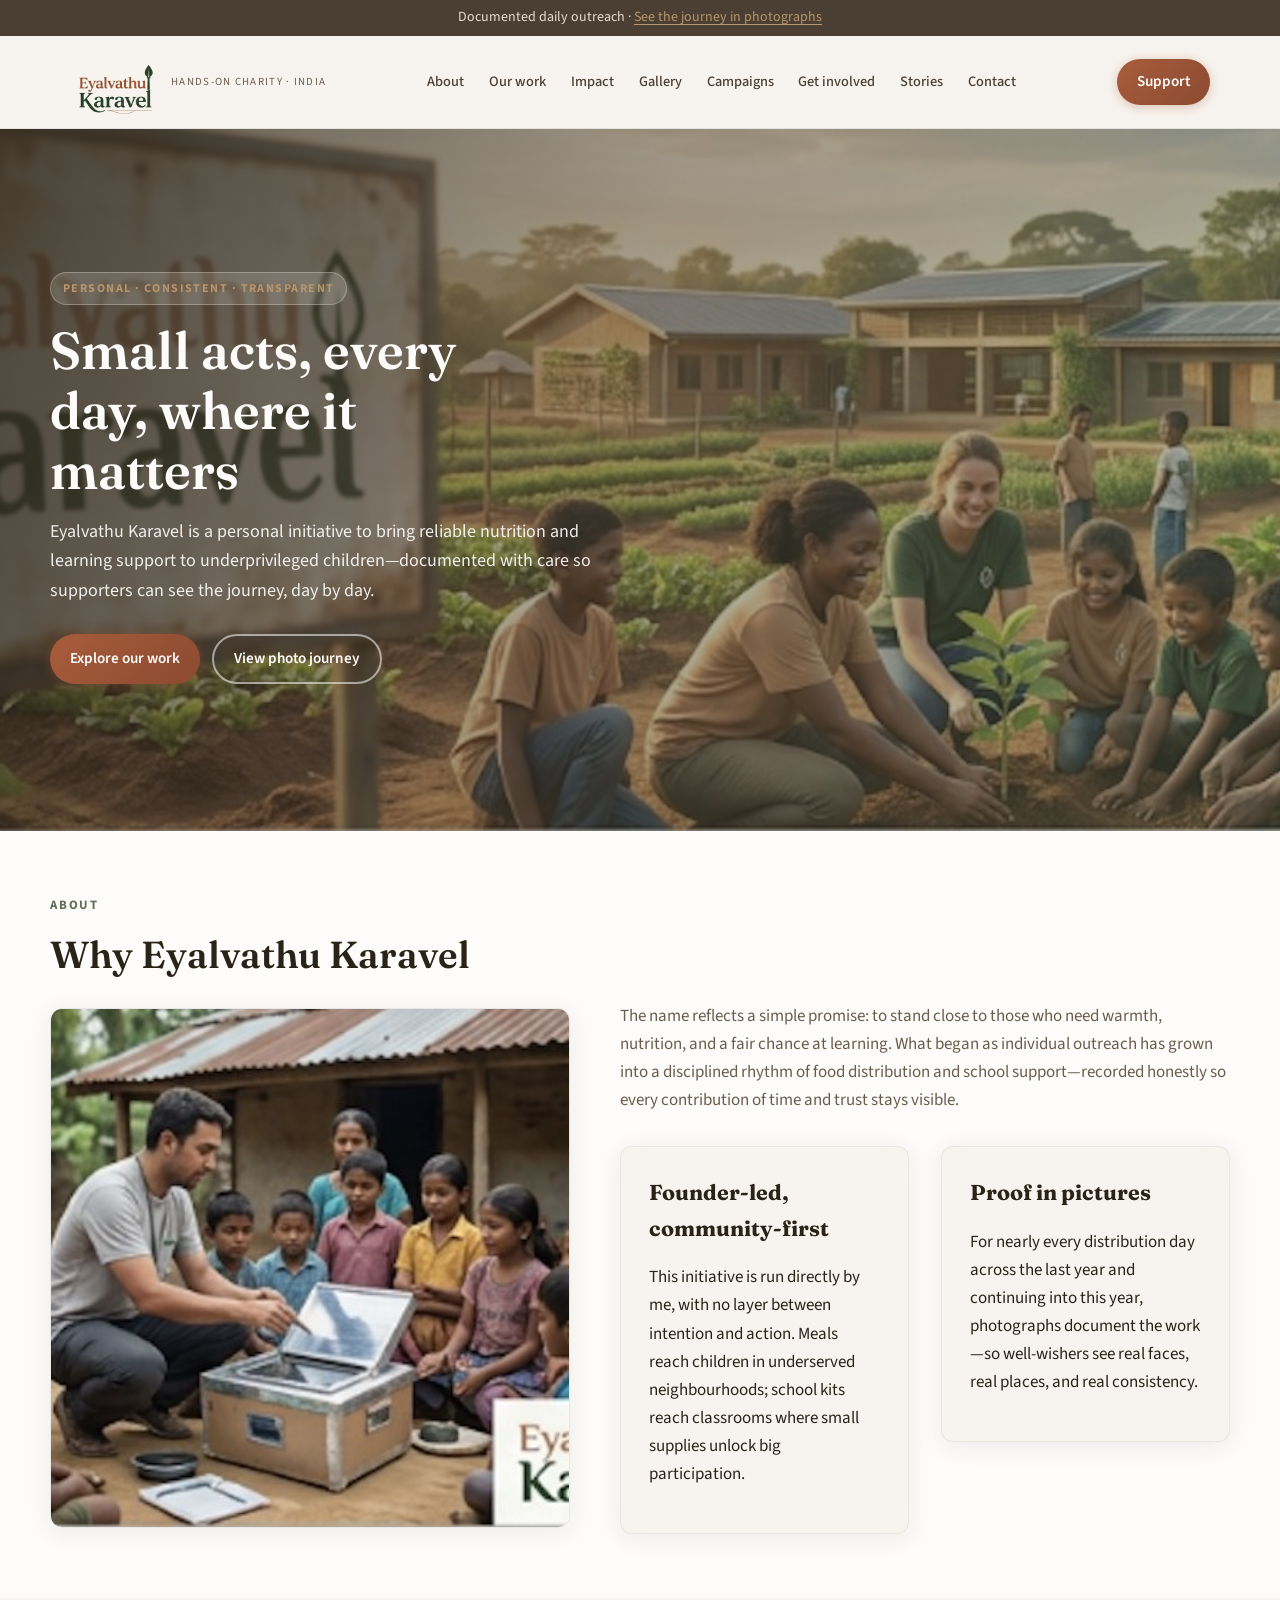
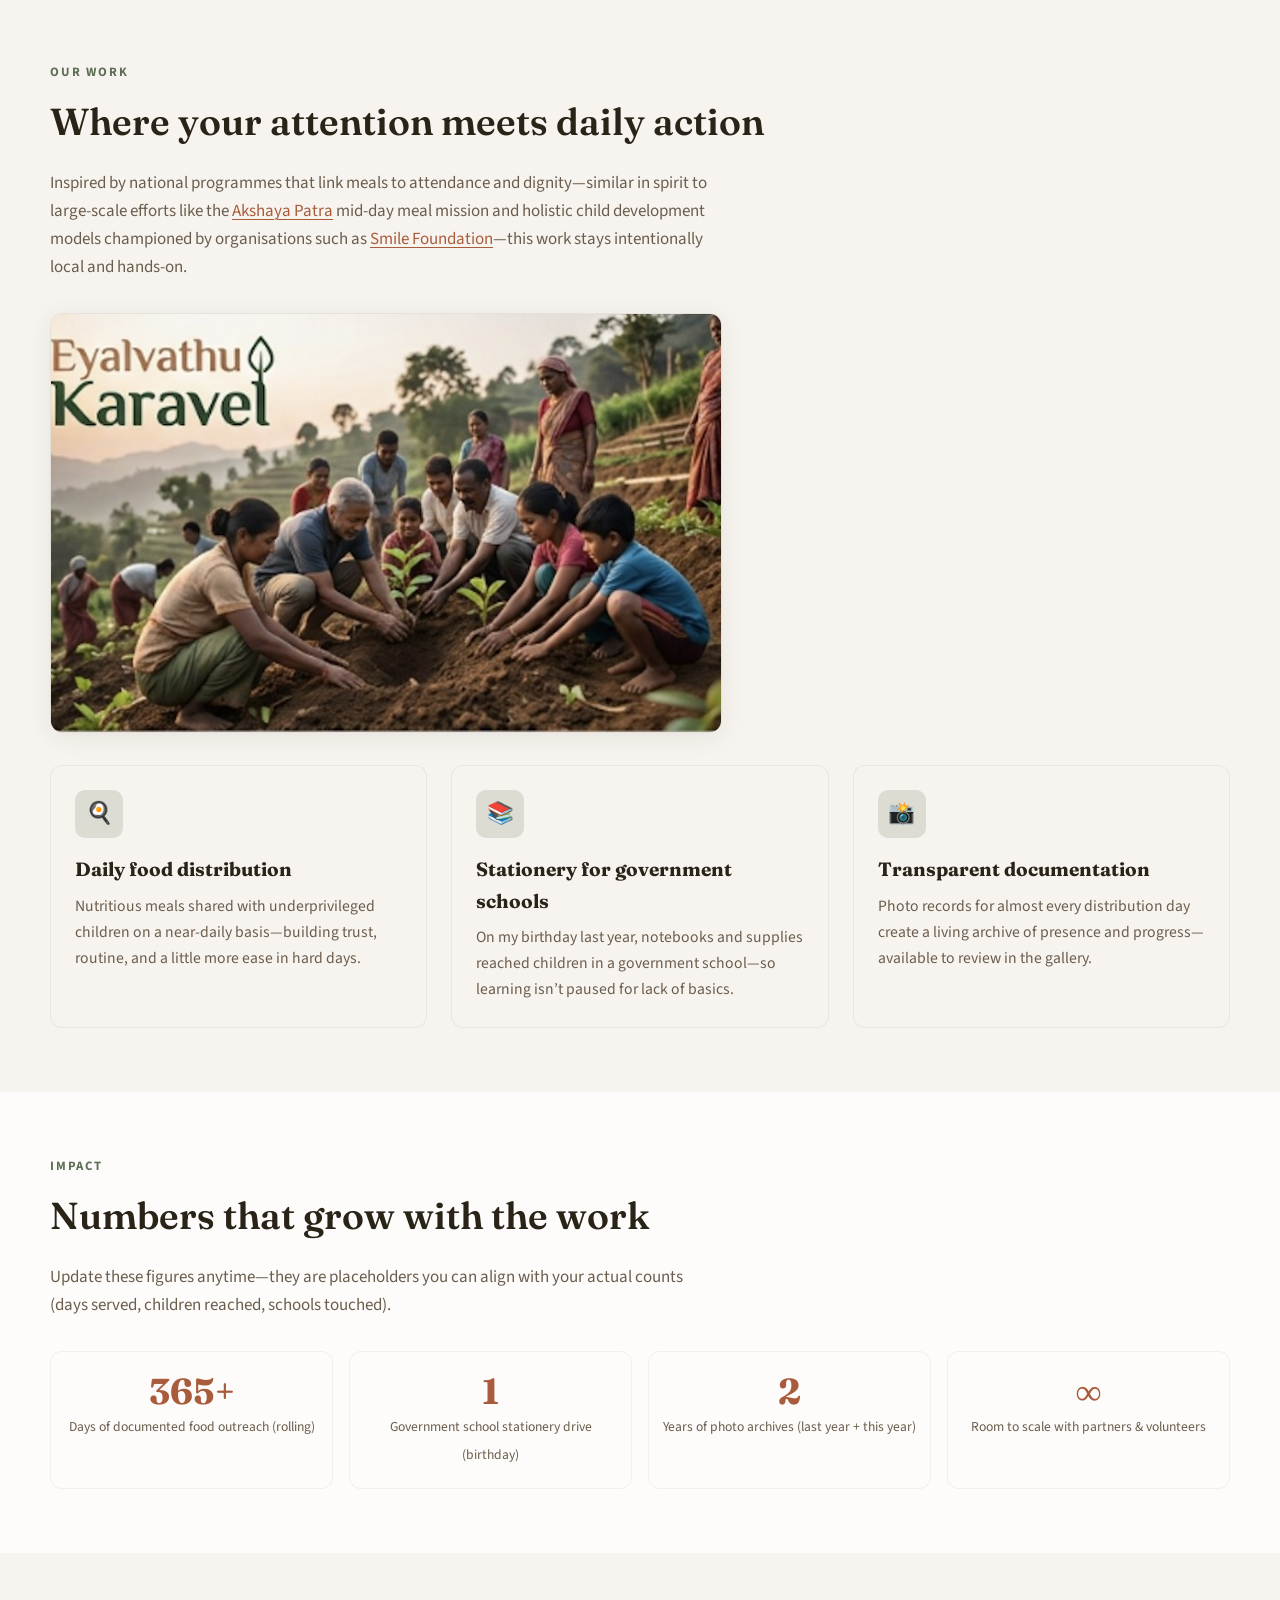
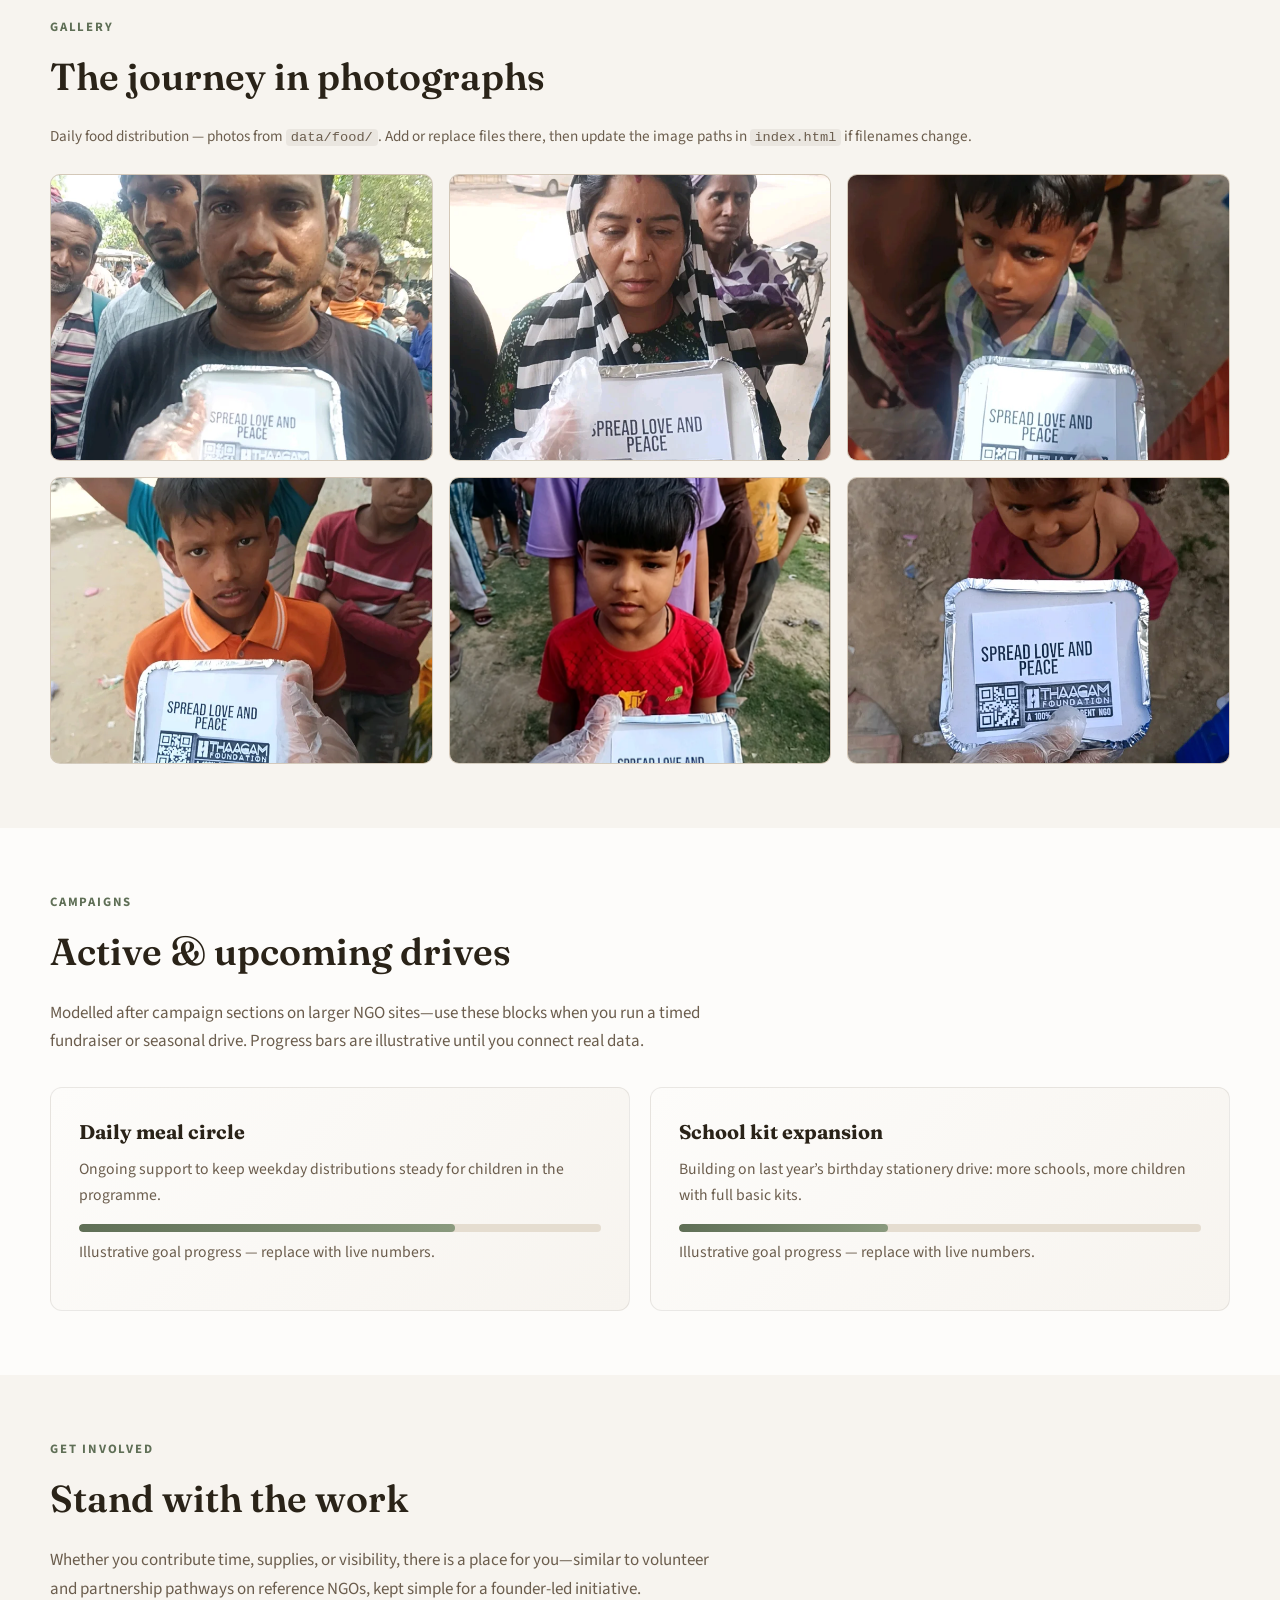
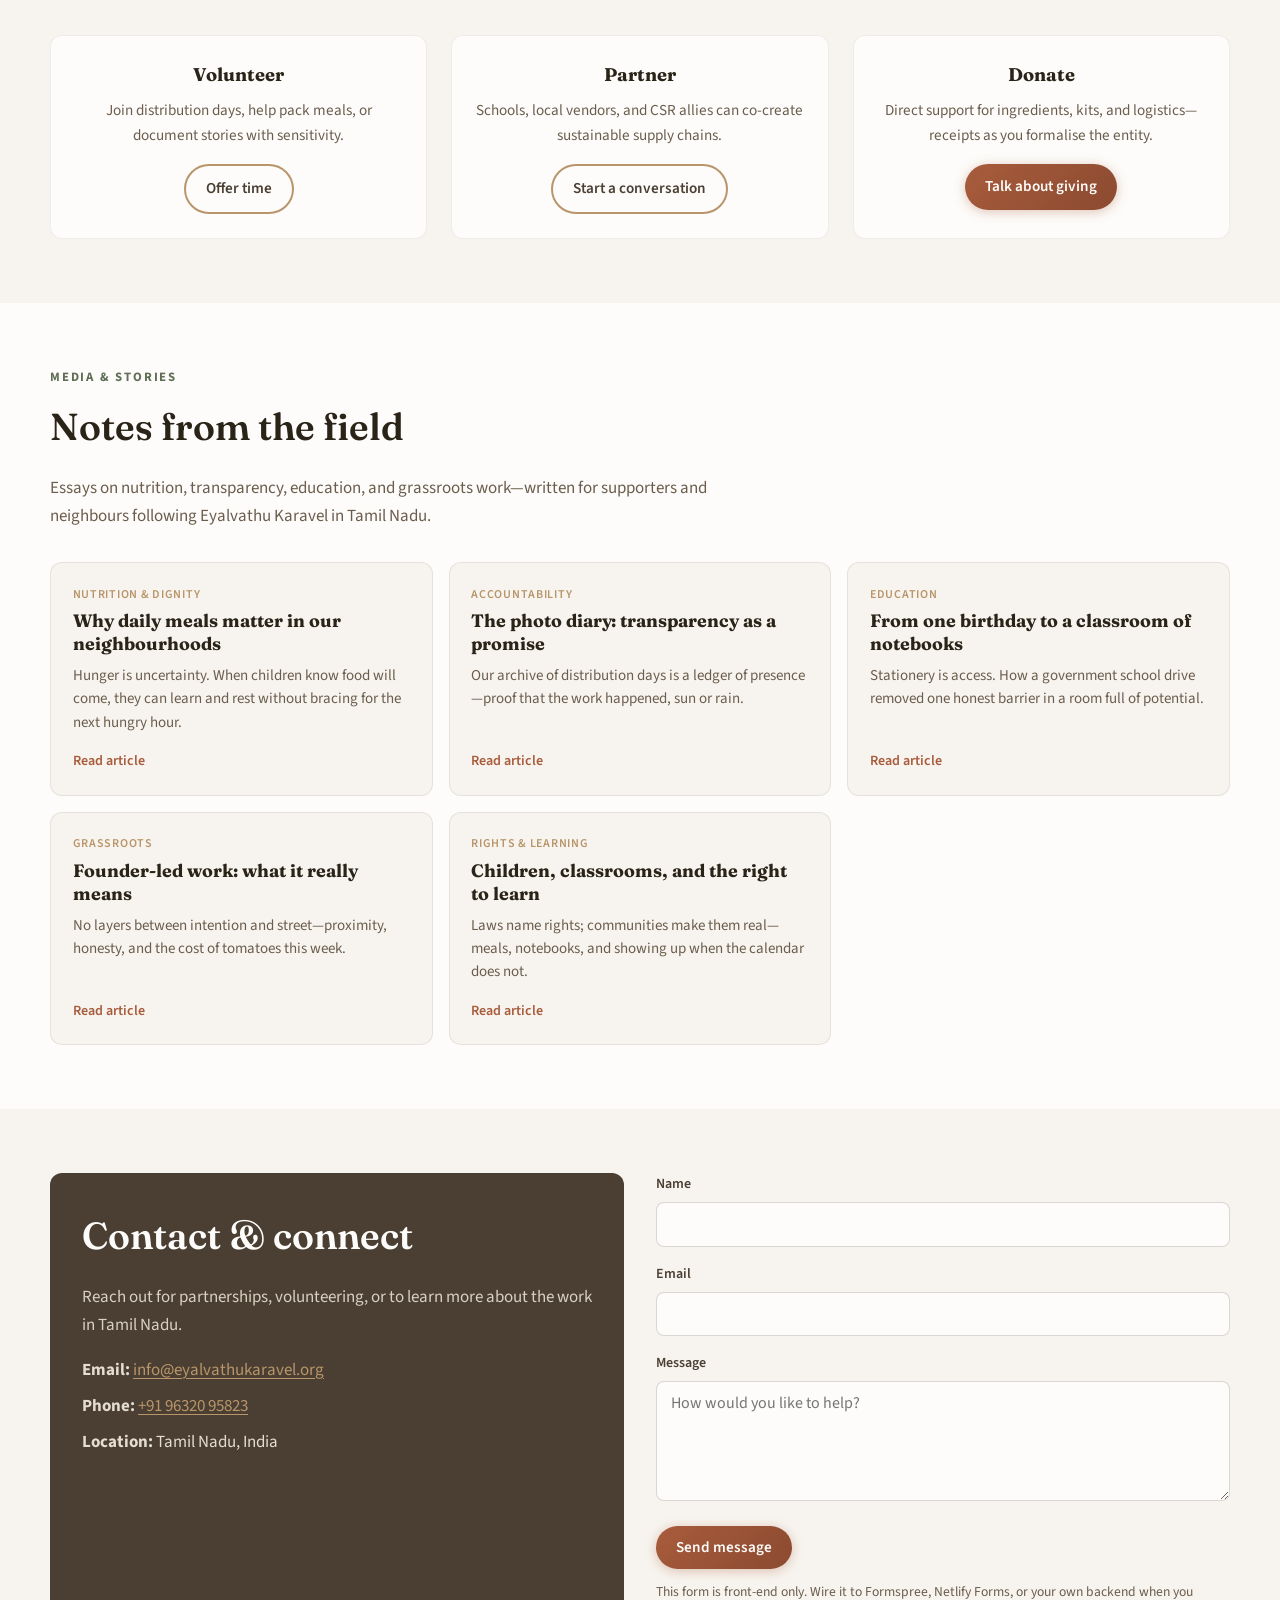
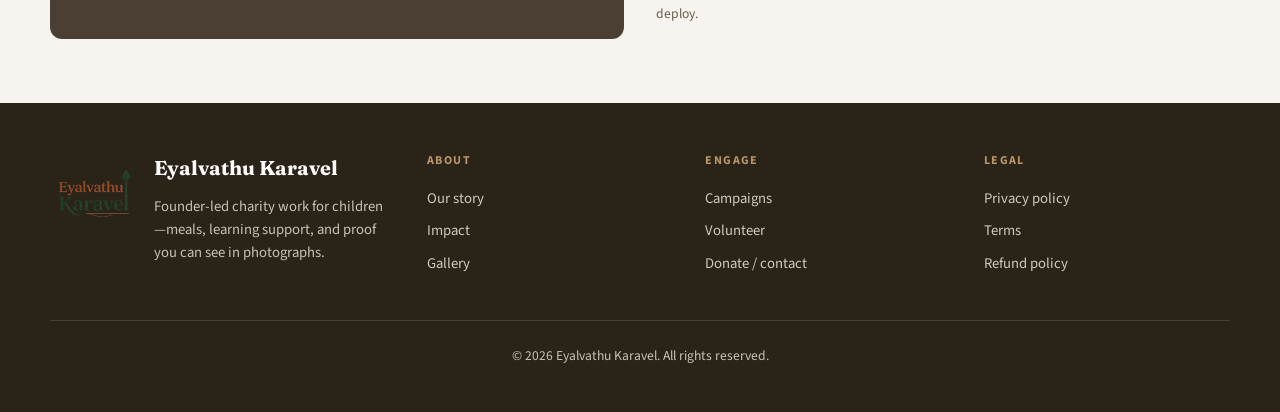
==== commit 710d31f0: "made changes to contact and blogs" ====
--- a/index.html
+++ b/index.html
@@ -33,9 +33,9 @@
         <a class="logo logo--image" href="#top" id="top">
           <img
             class="logo-img"
-            src="images/web/logo-header.png"
-            width="240"
-            height="240"
+            src="images/logo_without_bg.png"
+            width="560"
+            height="445"
             alt="Eyalvathu Karavel"
             decoding="async"
           />
@@ -233,76 +233,57 @@
           <p class="section-kicker">Gallery</p>
           <h2 id="gallery-heading">The journey in photographs</h2>
           <p class="gallery-note">
-            Featured frames below come from your shared images (cropped for the web). Add more daily
-            shots under <code>images/gallery/</code> and duplicate the <code>&lt;img&gt;</code> pattern
-            from these tiles.
-          </p>
-          <div class="gallery-grid">
-            <div class="gallery-item gallery-item--focus gallery-item--focus-a">
-              <img
-                src="images/web/gallery-1.jpg"
-                alt="Eyalvathu Karavel — community programme in action"
-                width="520"
-                height="520"
-                loading="lazy"
-                decoding="async"
-              />
-            </div>
-            <div class="gallery-item gallery-item--focus gallery-item--focus-b">
-              <img
-                src="images/web/gallery-2.jpg"
-                alt="Field moments from our regular outreach"
-                width="520"
-                height="480"
-                loading="lazy"
-                decoding="async"
-              />
-            </div>
-            <div class="gallery-item gallery-item--focus gallery-item--focus-c">
-              <img
-                src="images/web/gallery-3.jpg"
-                alt="Community and the land we grow with"
-                width="628"
-                height="338"
-                loading="lazy"
-                decoding="async"
-              />
-            </div>
+            Daily food distribution — photos from <code>data/food/</code>. Add or replace files there,
+            then update the image paths in <code>index.html</code> if filenames change.
+          </p>
+          <div class="gallery-grid gallery-grid--food">
             <div class="gallery-item">
-              <div class="gallery-placeholder">
-                <span>Your photo</span>
-                <small>Add images/gallery/03.jpg</small>
-              </div>
+              <img
+                src="data/food/COMPVK-1-2-1_20260328_164021_806795.webp"
+                alt="Food distribution for children"
+                loading="lazy"
+                decoding="async"
+              />
             </div>
             <div class="gallery-item">
-              <div class="gallery-placeholder">
-                <span>Your photo</span>
-                <small>Add images/gallery/04.jpg</small>
-              </div>
+              <img
+                src="data/food/COMPVK-2-2-1_20260328_131957_434374.webp"
+                alt="Food distribution for children"
+                loading="lazy"
+                decoding="async"
+              />
             </div>
             <div class="gallery-item">
-              <div class="gallery-placeholder">
-                <span>Your photo</span>
-                <small>Add images/gallery/05.jpg</small>
-              </div>
+              <img
+                src="data/food/PA5MCQ-1-2-1_20260330_133743_633976.webp"
+                alt="Food distribution for children"
+                loading="lazy"
+                decoding="async"
+              />
             </div>
             <div class="gallery-item">
-              <div class="gallery-placeholder">
-                <span>Your photo</span>
-                <small>Add images/gallery/06.jpg</small>
-              </div>
+              <img
+                src="data/food/PA5MCQ-2-2-1_20260330_132700_955277.webp"
+                alt="Food distribution for children"
+                loading="lazy"
+                decoding="async"
+              />
             </div>
             <div class="gallery-item">
-              <div class="gallery-placeholder">
-                <span>Your photo</span>
-                <small>Add images/gallery/07.jpg</small>
-              </div>
+              <img
+                src="data/food/RJOLMN-1-2-1_20260328_175712_031125.webp"
+                alt="Food distribution for children"
+                loading="lazy"
+                decoding="async"
+              />
             </div>
             <div class="gallery-item">
-              <div class="gallery-placeholder">
-                <span>Your photo</span>
-                <small>Add images/gallery/08.jpg</small>
-              </div>
+              <img
+                src="data/food/RJOLMN-2-2-1_20260328_172849_682018.webp"
+                alt="Food distribution for children"
+                loading="lazy"
+                decoding="async"
+              />
             </div>
           </div>
         </div>
@@ -375,30 +356,55 @@
           <p class="section-kicker">Media &amp; stories</p>
           <h2 id="media-heading">Notes from the field</h2>
           <p class="section-intro">
-            Short updates you can replace with blog posts, press mentions, or video links when you are
-            ready.
-          </p>
-          <div class="stories">
-            <article class="story">
-              <div class="story-body">
-                <p class="story-date">Field note</p>
-                <h3>Consistency beats scale, early on</h3>
-                <p>
-                  Showing up with the same reliability as the school bell—that is the quiet promise
-                  behind daily meals.
-                </p>
-              </div>
-            </article>
-            <article class="story">
-              <div class="story-body">
-                <p class="story-date">Birthday drive</p>
-                <h3>Stationery that unlocks classrooms</h3>
-                <p>
-                  Last year’s government school visit reminded us that a full pencil case can change
-                  how a child feels on Monday morning.
-                </p>
-              </div>
-            </article>
+            Essays on nutrition, transparency, education, and grassroots work—written for supporters and
+            neighbours following Eyalvathu Karavel in Tamil Nadu.
+          </p>
+          <div class="stories-grid">
+            <a class="story-card" href="data/media/blogs/why-daily-meals-matter.html">
+              <p class="story-date">Nutrition &amp; dignity</p>
+              <h3>Why daily meals matter in our neighbourhoods</h3>
+              <p>
+                Hunger is uncertainty. When children know food will come, they can learn and rest without
+                bracing for the next hungry hour.
+              </p>
+              <span class="story-read">Read article</span>
+            </a>
+            <a class="story-card" href="data/media/blogs/photo-diary-transparency.html">
+              <p class="story-date">Accountability</p>
+              <h3>The photo diary: transparency as a promise</h3>
+              <p>
+                Our archive of distribution days is a ledger of presence—proof that the work happened,
+                sun or rain.
+              </p>
+              <span class="story-read">Read article</span>
+            </a>
+            <a class="story-card" href="data/media/blogs/birthday-notebooks-classroom.html">
+              <p class="story-date">Education</p>
+              <h3>From one birthday to a classroom of notebooks</h3>
+              <p>
+                Stationery is access. How a government school drive removed one honest barrier in a room
+                full of potential.
+              </p>
+              <span class="story-read">Read article</span>
+            </a>
+            <a class="story-card" href="data/media/blogs/founder-led-grassroots.html">
+              <p class="story-date">Grassroots</p>
+              <h3>Founder-led work: what it really means</h3>
+              <p>
+                No layers between intention and street—proximity, honesty, and the cost of tomatoes this
+                week.
+              </p>
+              <span class="story-read">Read article</span>
+            </a>
+            <a class="story-card" href="data/media/blogs/tamil-nadu-right-to-learn.html">
+              <p class="story-date">Rights &amp; learning</p>
+              <h3>Children, classrooms, and the right to learn</h3>
+              <p>
+                Laws name rights; communities make them real—meals, notebooks, and showing up when the
+                calendar does not.
+              </p>
+              <span class="story-read">Read article</span>
+            </a>
           </div>
         </div>
       </section>
@@ -408,13 +414,18 @@
           <div class="contact-card">
             <h2 id="contact-heading">Contact &amp; connect</h2>
             <p>
-              Share your email and phone when you are comfortable listing them publicly. Until then,
-              replace the placeholders below with your preferred channels.
+              Reach out for partnerships, volunteering, or to learn more about the work in Tamil Nadu.
             </p>
             <ul class="contact-list">
-              <li><strong>Email:</strong> <a href="mailto:hello@eyalvathukaravel.org">hello@eyalvathukaravel.org</a></li>
-              <li><strong>Phone:</strong> <a href="tel:+910000000000">+91 — update number</a></li>
-              <li><strong>Location:</strong> India (add city when ready)</li>
+              <li>
+                <strong>Email:</strong>
+                <a href="mailto:info@eyalvathukaravel.org">info@eyalvathukaravel.org</a>
+              </li>
+              <li>
+                <strong>Phone:</strong>
+                <a href="tel:+919632095823">+91 96320 95823</a>
+              </li>
+              <li><strong>Location:</strong> Tamil Nadu, India</li>
             </ul>
           </div>
           <div>
--- a/css/styles.css
+++ b/css/styles.css
@@ -15,7 +15,7 @@
   --shadow-soft: 0 4px 24px rgba(42, 35, 24, 0.08);
   --radius: 12px;
   --max-width: 1180px;
-  --header-h: 72px;
+  --header-h: 92px;
 }
 
 *,
@@ -114,13 +114,14 @@
   flex-direction: row;
   align-items: center;
   gap: 0.65rem;
-  max-width: min(100%, 280px);
+  max-width: min(100%, 320px);
+  flex-shrink: 0;
 }
 
 .logo-img {
   width: auto;
-  height: 52px;
-  max-width: 200px;
+  height: 72px;
+  max-width: 260px;
   object-fit: contain;
   object-position: left center;
 }
@@ -607,6 +608,19 @@
   }
 }
 
+/* Six food photos: keep three columns so rows stay even */
+@media (min-width: 640px) {
+  .gallery-grid--food {
+    grid-template-columns: repeat(3, 1fr);
+  }
+}
+
+@media (min-width: 960px) {
+  .gallery-grid--food {
+    grid-template-columns: repeat(3, 1fr);
+  }
+}
+
 .gallery-item {
   position: relative;
   aspect-ratio: 4/3;
@@ -638,18 +652,6 @@
   object-fit: cover;
 }
 
-.gallery-item--focus-a img {
-  object-position: 48% 42%;
-}
-
-.gallery-item--focus-b img {
-  object-position: 45% 38%;
-}
-
-.gallery-item--focus-c img {
-  object-position: 50% 42%;
-}
-
 .section-intro code,
 .gallery-note code {
   font-size: 0.9em;
@@ -745,36 +747,68 @@
 }
 
 /* Media / stories */
-.stories {
+.stories-grid {
   display: grid;
   gap: 1rem;
-}
-
-@media (min-width: 700px) {
-  .stories {
+  grid-template-columns: 1fr;
+}
+
+@media (min-width: 640px) {
+  .stories-grid {
     grid-template-columns: repeat(2, 1fr);
   }
 }
 
-.story {
+@media (min-width: 1000px) {
+  .stories-grid {
+    grid-template-columns: repeat(3, 1fr);
+  }
+}
+
+.story-card {
   display: flex;
-  gap: 1rem;
-  padding: 1.25rem;
+  flex-direction: column;
+  height: 100%;
+  padding: 1.35rem;
   background: var(--color-cream);
   border-radius: var(--radius);
-  border: 1px solid rgba(74, 63, 50, 0.06);
-}
-
-.story-body h3 {
+  border: 1px solid rgba(74, 63, 50, 0.1);
+  text-decoration: none;
+  color: inherit;
+  transition: transform 0.2s ease, box-shadow 0.2s ease;
+}
+
+.story-card:hover {
+  transform: translateY(-3px);
+  box-shadow: var(--shadow-soft);
+  color: inherit;
+}
+
+.story-card:focus-visible {
+  outline: 2px solid var(--color-sage);
+  outline-offset: 3px;
+}
+
+.story-card h3 {
   font-family: var(--font-display);
-  font-size: 1.05rem;
-  margin: 0 0 0.35rem;
-}
-
-.story-body p {
-  margin: 0;
-  font-size: 0.92rem;
+  font-size: 1.12rem;
+  margin: 0 0 0.5rem;
+  line-height: 1.28;
+  color: var(--color-ink);
+}
+
+.story-card > p:not(.story-date) {
+  margin: 0 0 1rem;
+  font-size: 0.94rem;
   color: var(--color-stone);
+  flex: 1;
+  line-height: 1.55;
+}
+
+.story-read {
+  font-size: 0.88rem;
+  font-weight: 600;
+  color: var(--color-terracotta);
 }
 
 .story-date {
@@ -783,6 +817,65 @@
   font-weight: 600;
   text-transform: uppercase;
   letter-spacing: 0.06em;
+  margin: 0 0 0.35rem;
+}
+
+/* Blog articles (data/media/blogs/*.html) */
+.blog-shell {
+  margin: 0;
+  min-height: 100vh;
+  background: var(--color-cream);
+  padding: 2rem 1.25rem 4rem;
+}
+
+.blog-back {
+  display: block;
+  max-width: 42rem;
+  margin: 0 auto 1.5rem;
+  font-weight: 600;
+  color: var(--color-terracotta);
+  text-decoration: none;
+}
+
+.blog-article {
+  max-width: 42rem;
+  margin: 0 auto;
+}
+
+.blog-article-header h1 {
+  font-family: var(--font-display);
+  font-size: clamp(1.65rem, 4vw, 2.25rem);
+  color: var(--color-ink);
+  line-height: 1.2;
+  margin: 0.35rem 0 1rem;
+  font-weight: 600;
+}
+
+.blog-meta {
+  font-size: 0.75rem;
+  text-transform: uppercase;
+  letter-spacing: 0.1em;
+  color: var(--color-sage);
+  margin: 0;
+  font-weight: 600;
+}
+
+.blog-lead {
+  font-size: 1.08rem;
+  color: var(--color-stone);
+  margin: 0 0 1.75rem;
+  line-height: 1.55;
+}
+
+.blog-body p {
+  margin: 0 0 1.15rem;
+  color: var(--color-ink);
+  line-height: 1.65;
+}
+
+.blog-body em {
+  font-style: italic;
+  color: var(--color-earth);
 }
 
 /* Contact */
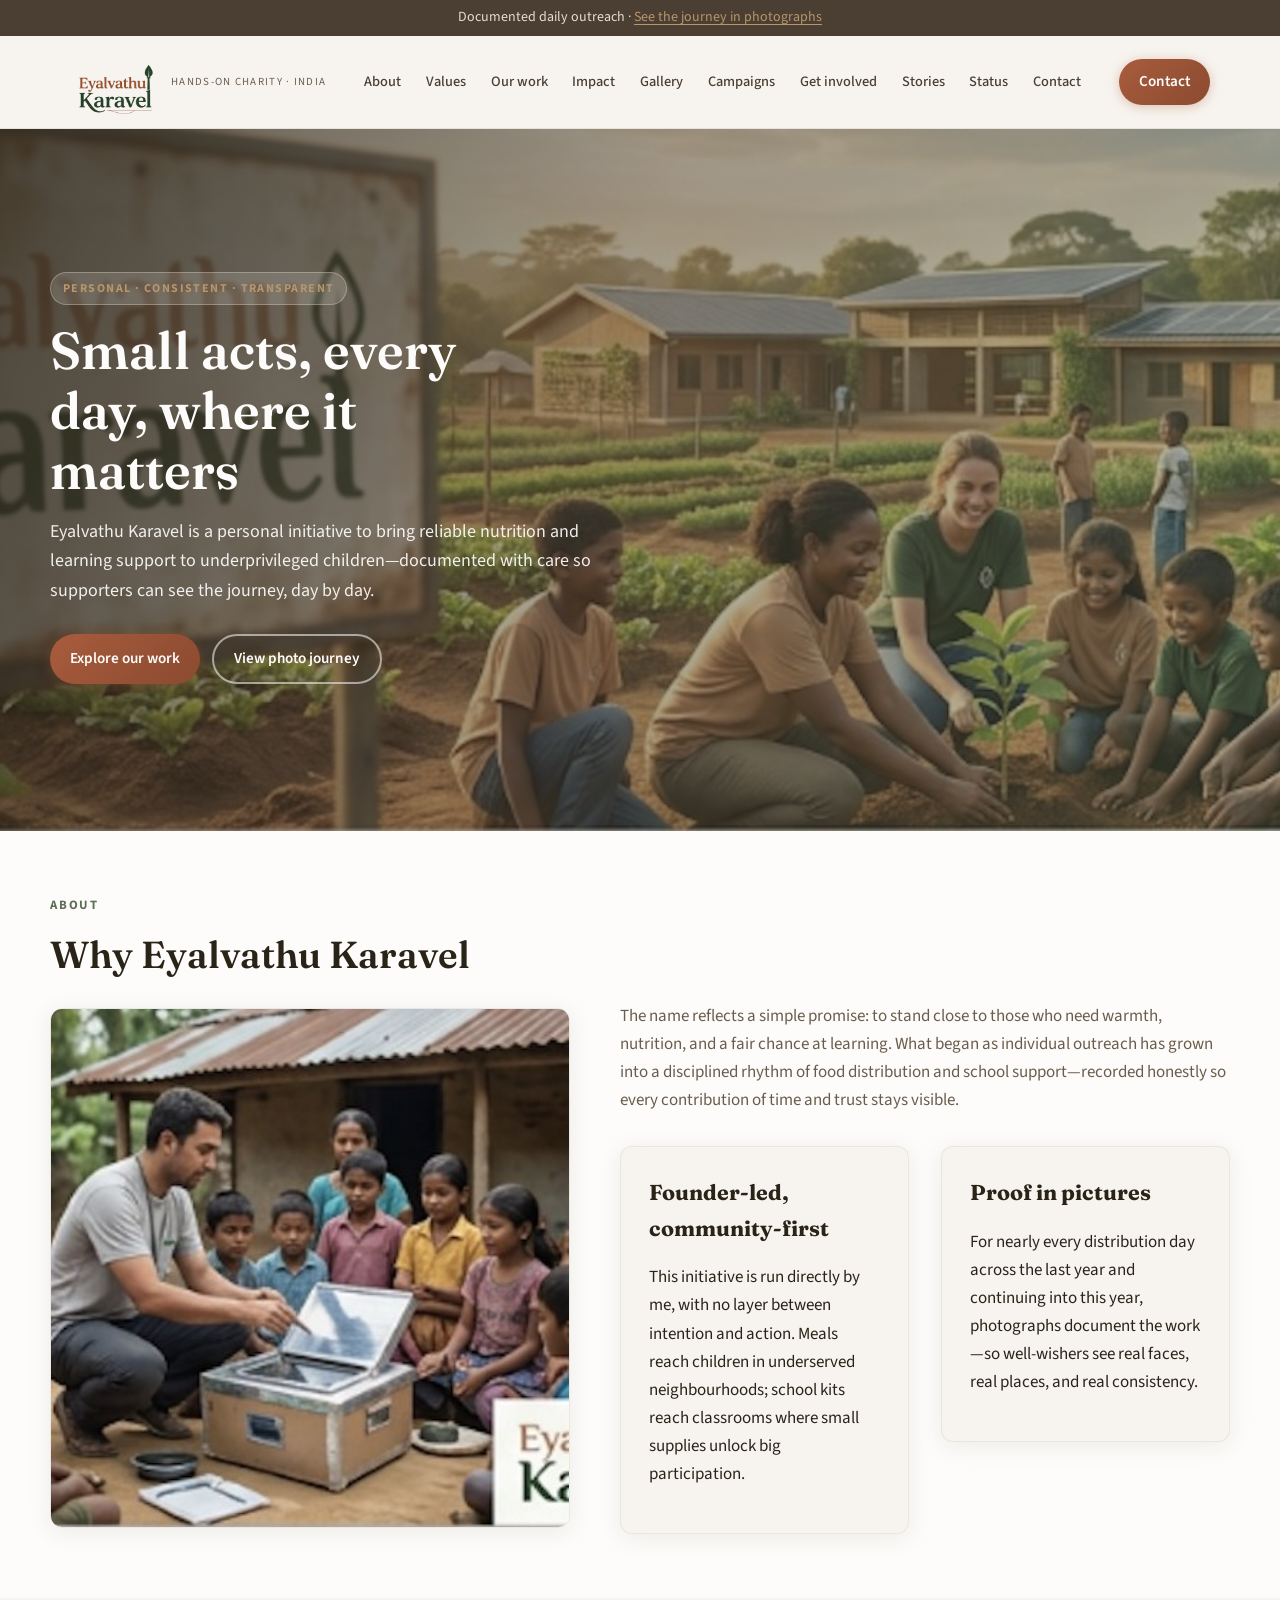
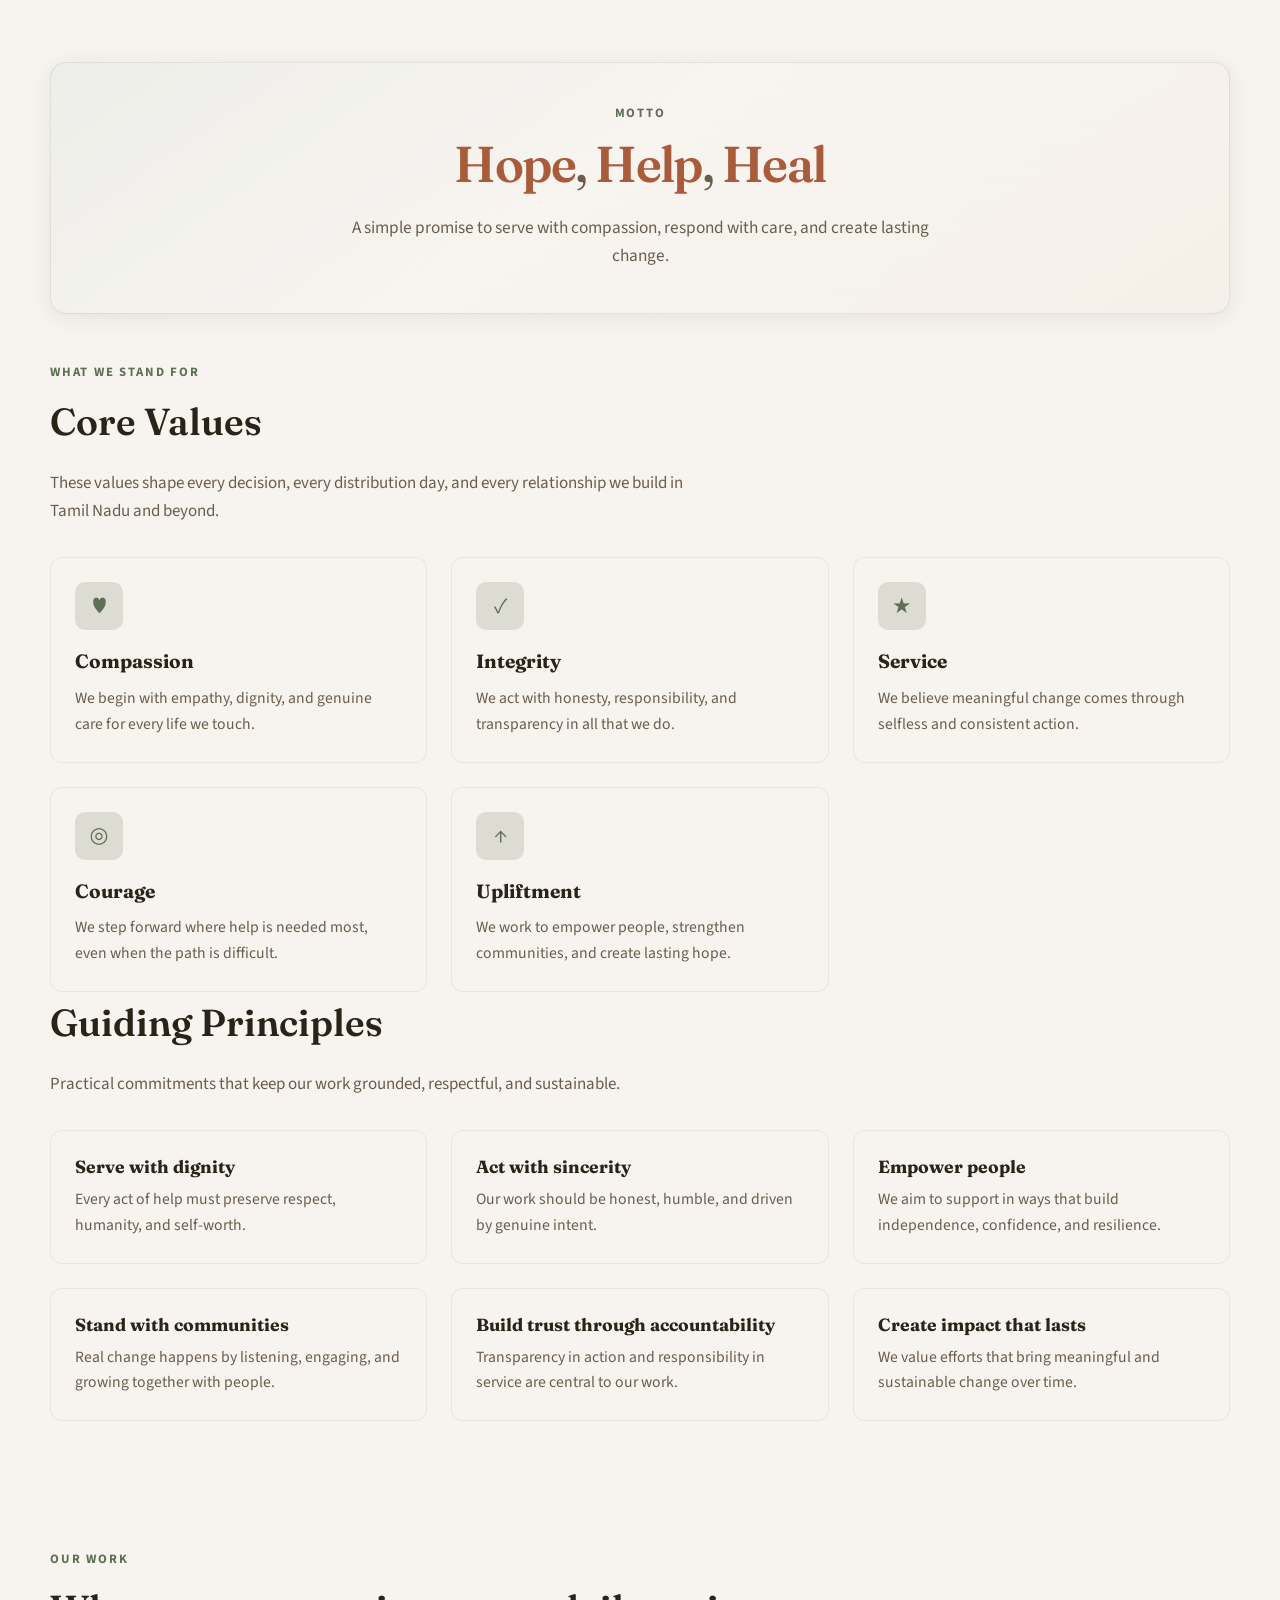
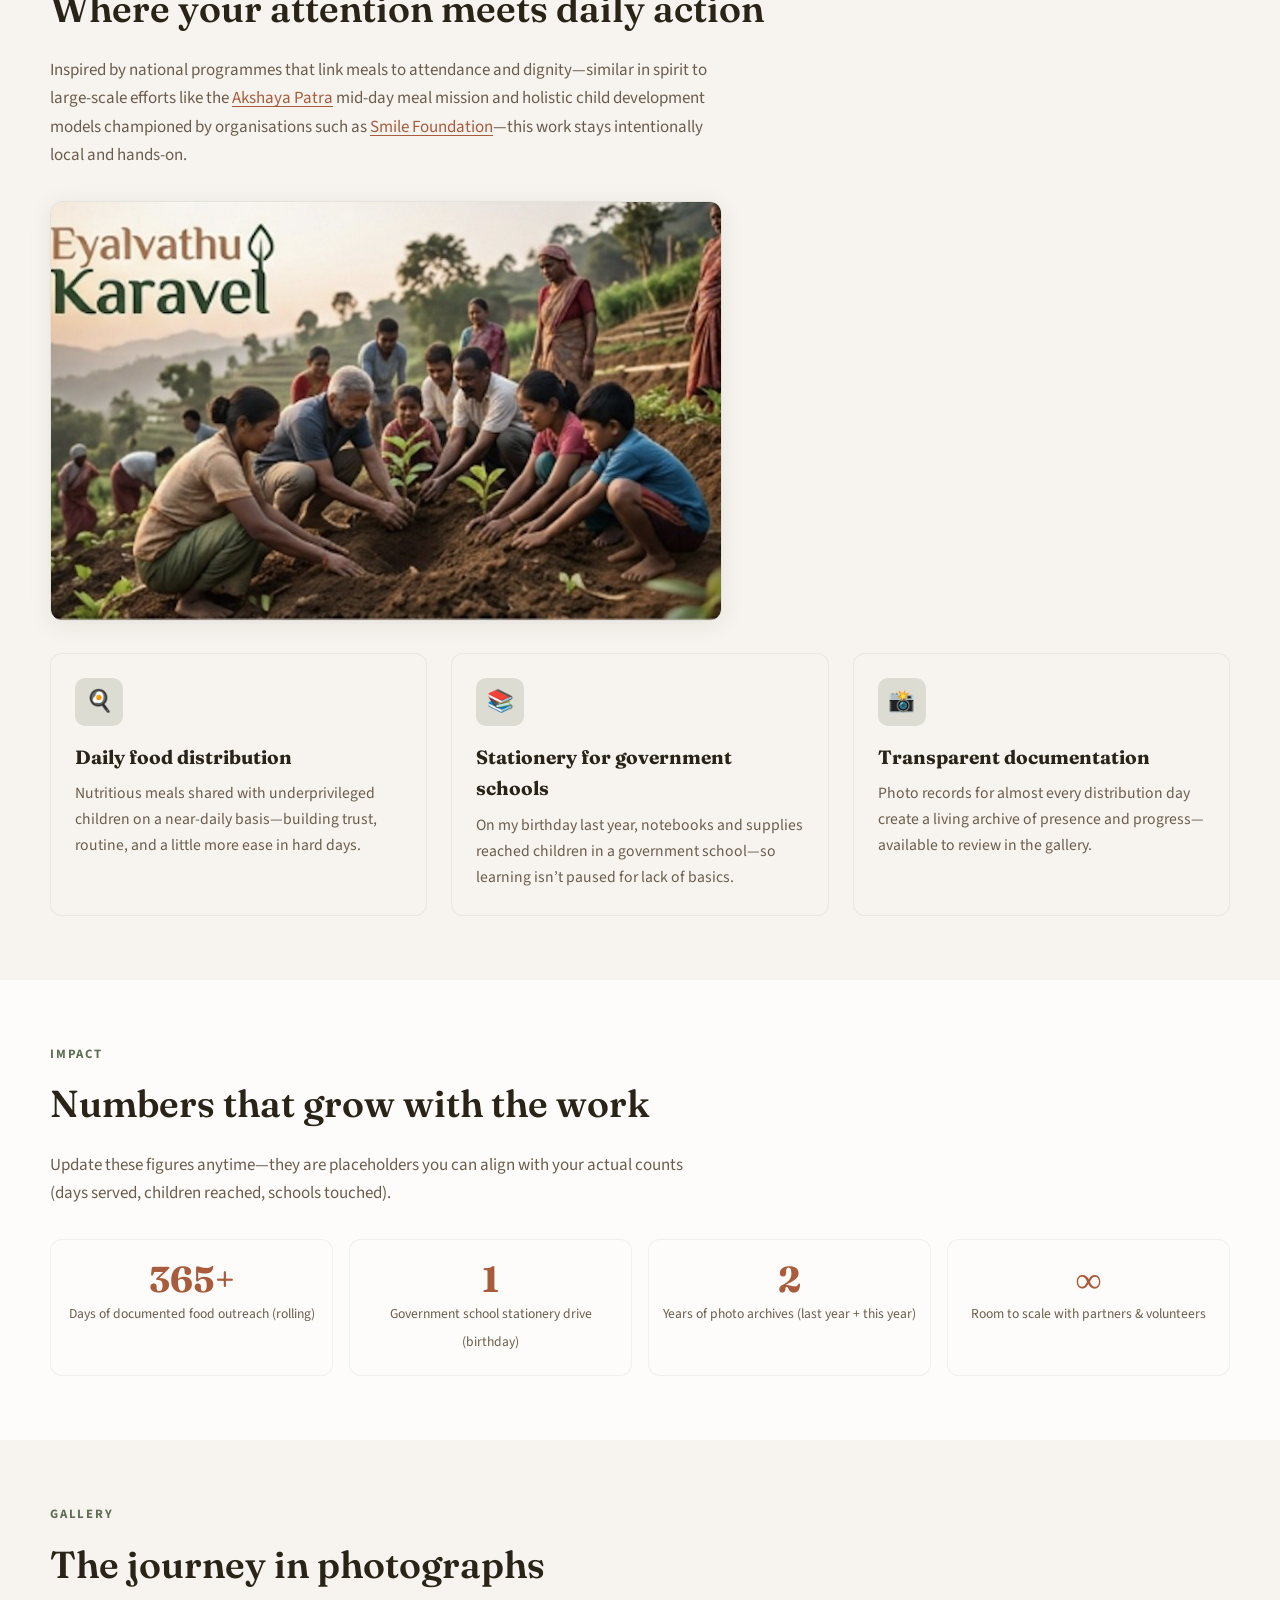
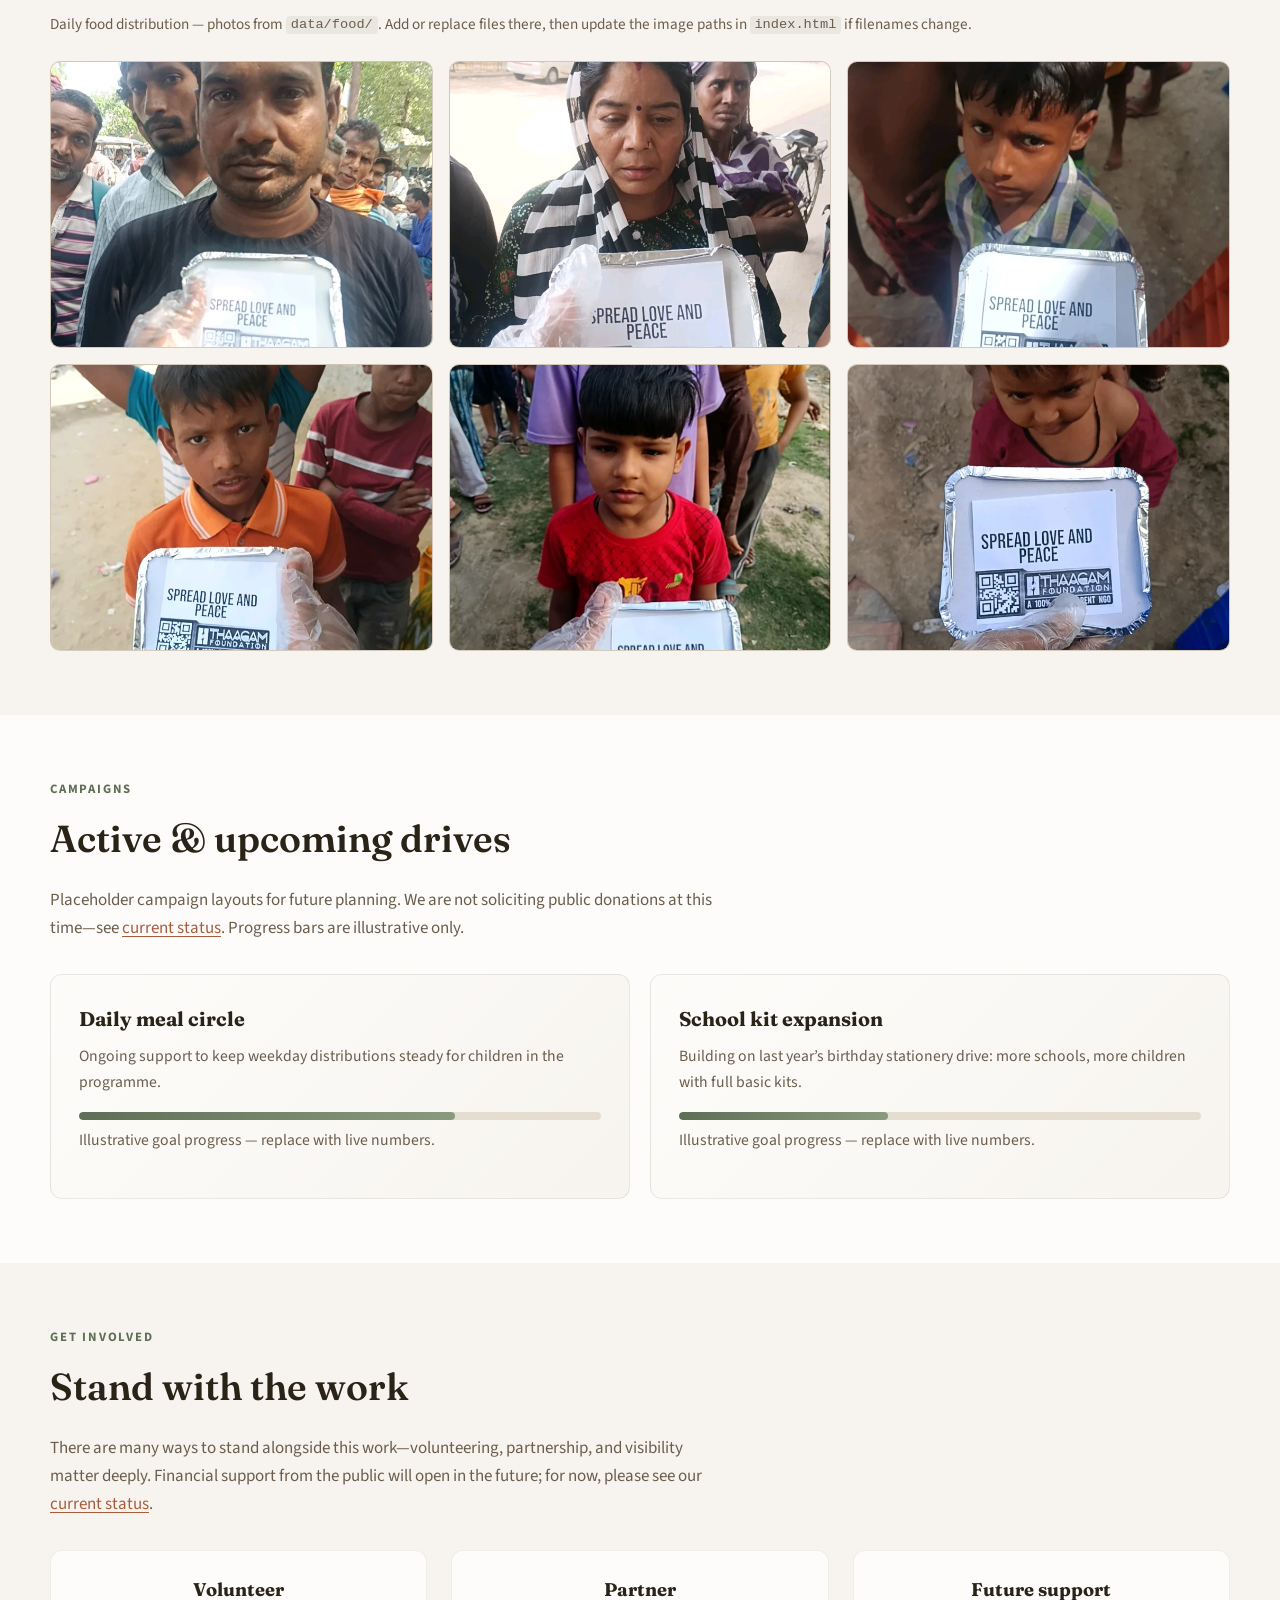
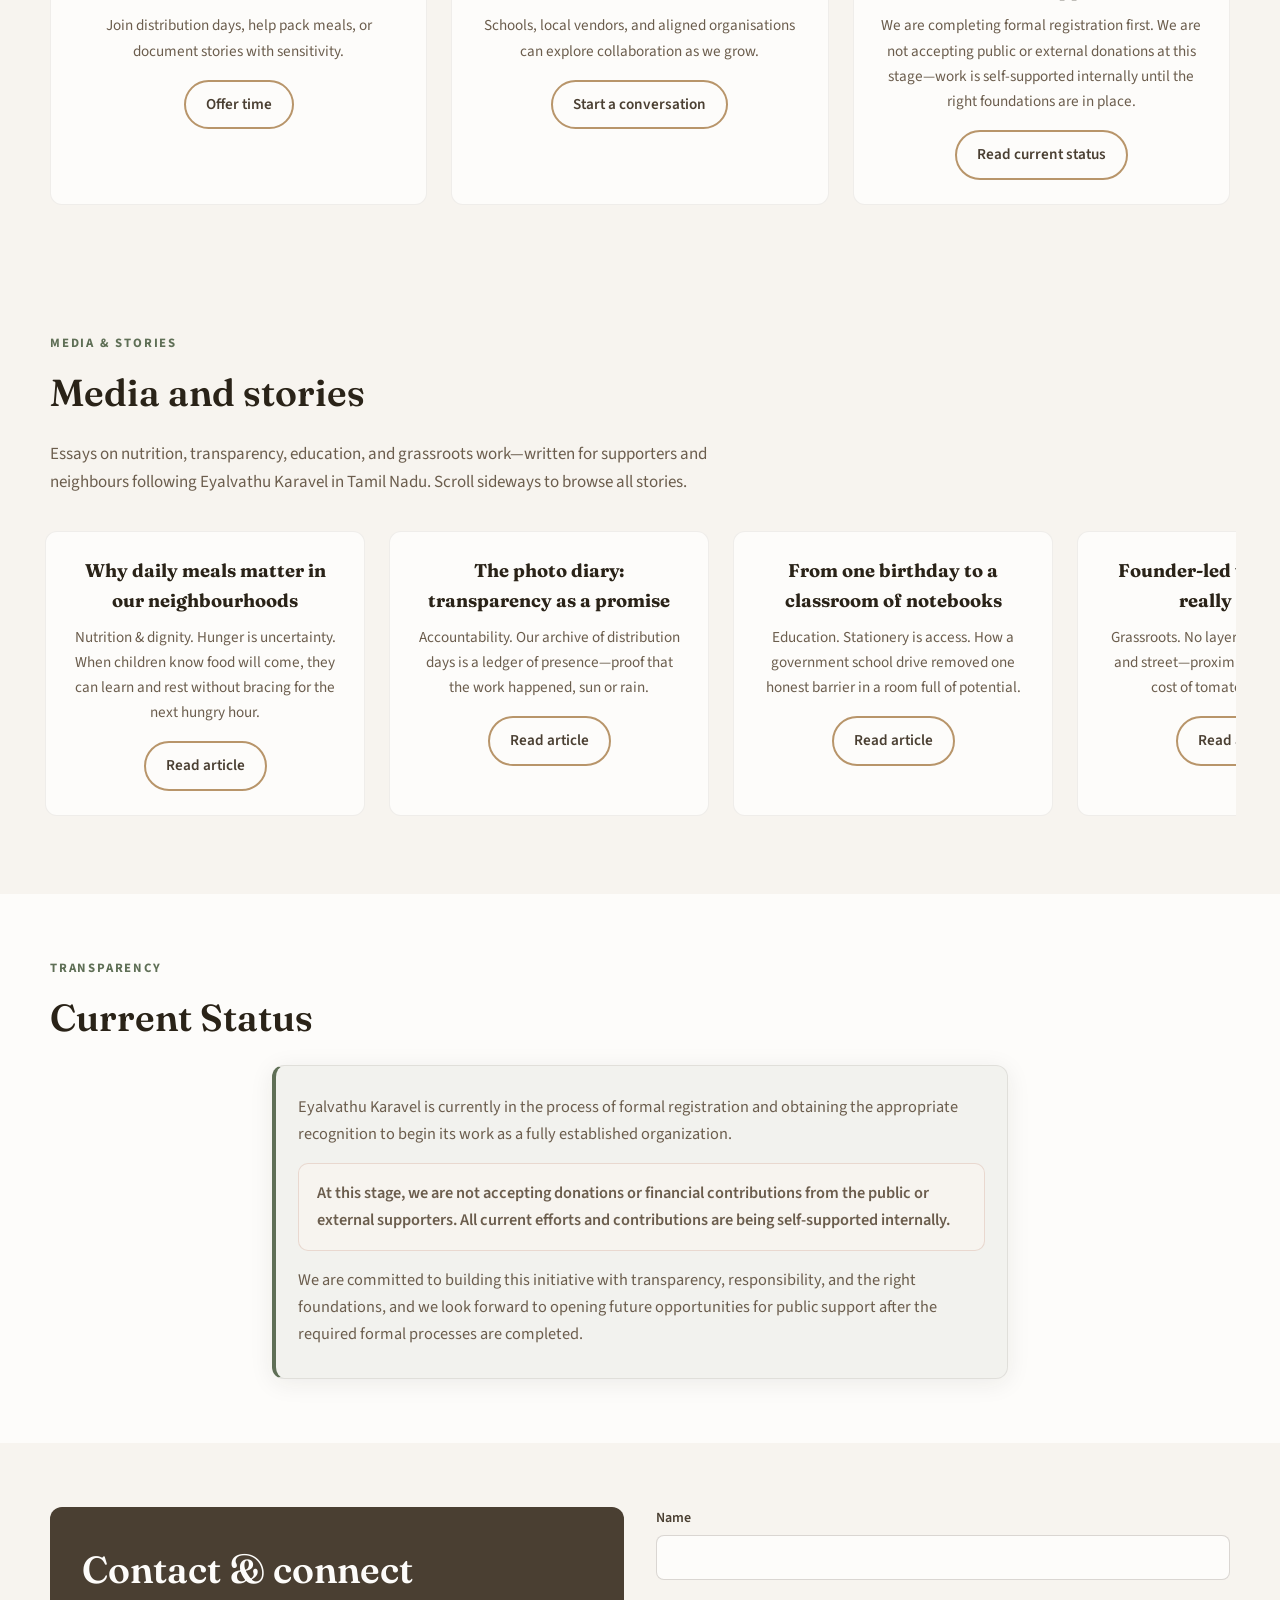
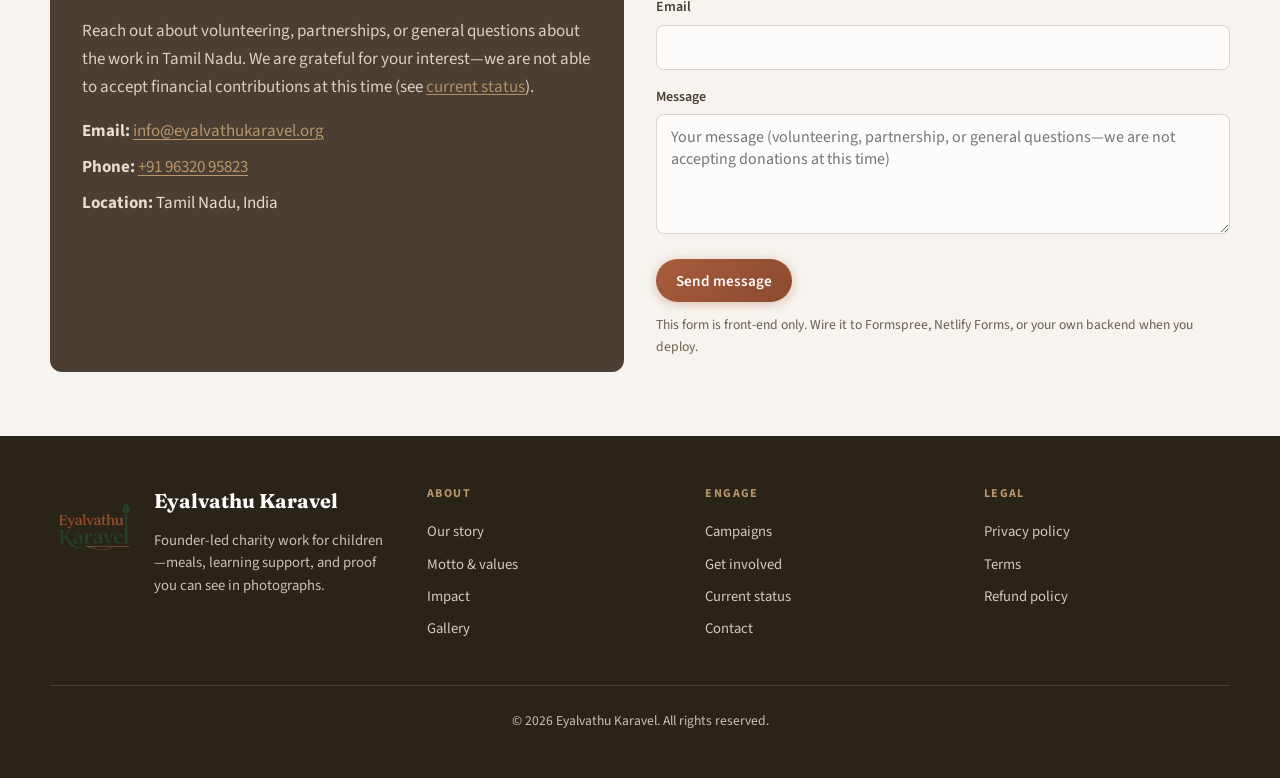
==== commit 655c3af8: "added transperancy blog and formatting" ====
--- a/index.html
+++ b/index.html
@@ -45,18 +45,20 @@
         <nav class="nav-desktop" aria-label="Primary">
           <ul>
             <li><a href="#about">About</a></li>
+            <li><a href="#values">Values</a></li>
             <li><a href="#work">Our work</a></li>
             <li><a href="#impact">Impact</a></li>
             <li><a href="#gallery">Gallery</a></li>
             <li><a href="#campaigns">Campaigns</a></li>
             <li><a href="#involve">Get involved</a></li>
             <li><a href="#media">Stories</a></li>
+            <li><a href="#current-status">Status</a></li>
             <li><a href="#contact">Contact</a></li>
           </ul>
         </nav>
 
         <div class="header-actions">
-          <a class="btn btn-primary" href="#contact">Support</a>
+          <a class="btn btn-primary" href="#contact">Contact</a>
           <button
             class="menu-toggle"
             type="button"
@@ -72,14 +74,16 @@
       <nav class="nav-mobile" id="mobile-nav" aria-label="Mobile">
         <ul>
           <li><a href="#about">About</a></li>
+          <li><a href="#values">Values</a></li>
           <li><a href="#work">Our work</a></li>
           <li><a href="#impact">Impact</a></li>
           <li><a href="#gallery">Gallery</a></li>
           <li><a href="#campaigns">Campaigns</a></li>
           <li><a href="#involve">Get involved</a></li>
           <li><a href="#media">Stories</a></li>
+          <li><a href="#current-status">Status</a></li>
           <li><a href="#contact">Contact</a></li>
-          <li><a class="btn btn-primary" href="#contact">Support the work</a></li>
+          <li><a class="btn btn-primary" href="#contact">Contact us</a></li>
         </ul>
       </nav>
     </header>
@@ -147,6 +151,87 @@
         </div>
       </section>
 
+      <section class="section" id="values" aria-labelledby="values-core-heading">
+        <div class="section-inner">
+          <div class="motto-block">
+            <p class="section-kicker motto-kicker">Motto</p>
+            <p class="motto-statement">
+              <span class="motto-word">Hope</span><span class="motto-punct">,</span>
+              <span class="motto-word">Help</span><span class="motto-punct">,</span>
+              <span class="motto-word">Heal</span>
+            </p>
+            <p class="motto-support">
+              A simple promise to serve with compassion, respond with care, and create lasting change.
+            </p>
+          </div>
+
+          <p class="section-kicker">What we stand for</p>
+          <h2 id="values-core-heading">Core Values</h2>
+          <p class="section-intro">
+            These values shape every decision, every distribution day, and every relationship we build in
+            Tamil Nadu and beyond.
+          </p>
+          <div class="programmes values-core-grid">
+            <article class="programme">
+              <div class="programme-icon" aria-hidden="true">&#9829;</div>
+              <h3>Compassion</h3>
+              <p>We begin with empathy, dignity, and genuine care for every life we touch.</p>
+            </article>
+            <article class="programme">
+              <div class="programme-icon" aria-hidden="true">&#10003;</div>
+              <h3>Integrity</h3>
+              <p>We act with honesty, responsibility, and transparency in all that we do.</p>
+            </article>
+            <article class="programme">
+              <div class="programme-icon" aria-hidden="true">&#9733;</div>
+              <h3>Service</h3>
+              <p>We believe meaningful change comes through selfless and consistent action.</p>
+            </article>
+            <article class="programme">
+              <div class="programme-icon" aria-hidden="true">&#9678;</div>
+              <h3>Courage</h3>
+              <p>We step forward where help is needed most, even when the path is difficult.</p>
+            </article>
+            <article class="programme">
+              <div class="programme-icon" aria-hidden="true">&#8593;</div>
+              <h3>Upliftment</h3>
+              <p>We work to empower people, strengthen communities, and create lasting hope.</p>
+            </article>
+          </div>
+
+          <h2 id="values-principles-heading" class="values-subheading">Guiding Principles</h2>
+          <p class="section-intro">
+            Practical commitments that keep our work grounded, respectful, and sustainable.
+          </p>
+          <div class="programmes principles-grid">
+            <article class="programme">
+              <h3>Serve with dignity</h3>
+              <p>Every act of help must preserve respect, humanity, and self-worth.</p>
+            </article>
+            <article class="programme">
+              <h3>Act with sincerity</h3>
+              <p>Our work should be honest, humble, and driven by genuine intent.</p>
+            </article>
+            <article class="programme">
+              <h3>Empower people</h3>
+              <p>We aim to support in ways that build independence, confidence, and resilience.</p>
+            </article>
+            <article class="programme">
+              <h3>Stand with communities</h3>
+              <p>Real change happens by listening, engaging, and growing together with people.</p>
+            </article>
+            <article class="programme">
+              <h3>Build trust through accountability</h3>
+              <p>Transparency in action and responsibility in service are central to our work.</p>
+            </article>
+            <article class="programme">
+              <h3>Create impact that lasts</h3>
+              <p>We value efforts that bring meaningful and sustainable change over time.</p>
+            </article>
+          </div>
+        </div>
+      </section>
+
       <section class="section" id="work" aria-labelledby="work-heading">
         <div class="section-inner">
           <p class="section-kicker">Our work</p>
@@ -294,9 +379,8 @@
           <p class="section-kicker">Campaigns</p>
           <h2 id="campaigns-heading">Active &amp; upcoming drives</h2>
           <p class="section-intro">
-            Modelled after campaign sections on larger NGO sites—use these blocks when you run a
-            timed fundraiser or seasonal drive. Progress bars are illustrative until you connect real
-            data.
+            Placeholder campaign layouts for future planning. We are not soliciting public donations at
+            this time—see <a href="#current-status">current status</a>. Progress bars are illustrative only.
           </p>
           <div class="campaigns">
             <article class="campaign">
@@ -327,9 +411,9 @@
           <p class="section-kicker">Get involved</p>
           <h2 id="involve-heading">Stand with the work</h2>
           <p class="section-intro">
-            Whether you contribute time, supplies, or visibility, there is a place for you—similar
-            to volunteer and partnership pathways on reference NGOs, kept simple for a founder-led
-            initiative.
+            There are many ways to stand alongside this work—volunteering, partnership, and visibility
+            matter deeply. Financial support from the public will open in the future; for now, please see
+            our <a href="#current-status">current status</a>.
           </p>
           <div class="involve-grid">
             <article class="involve-card">
@@ -339,72 +423,95 @@
             </article>
             <article class="involve-card">
               <h3>Partner</h3>
-              <p>Schools, local vendors, and CSR allies can co-create sustainable supply chains.</p>
+              <p>Schools, local vendors, and aligned organisations can explore collaboration as we grow.</p>
               <a class="btn btn-outline" href="#contact">Start a conversation</a>
             </article>
             <article class="involve-card">
-              <h3>Donate</h3>
-              <p>Direct support for ingredients, kits, and logistics—receipts as you formalise the entity.</p>
-              <a class="btn btn-primary" href="#contact">Talk about giving</a>
-            </article>
-          </div>
-        </div>
-      </section>
-
-      <section class="section section-alt" id="media" aria-labelledby="media-heading">
+              <h3>Future support</h3>
+              <p>
+                We are completing formal registration first. We are not accepting public or external
+                donations at this stage—work is self-supported internally until the right foundations are in
+                place.
+              </p>
+              <a class="btn btn-outline" href="#current-status">Read current status</a>
+            </article>
+          </div>
+        </div>
+      </section>
+
+      <section class="section" id="media" aria-labelledby="media-heading">
         <div class="section-inner">
           <p class="section-kicker">Media &amp; stories</p>
-          <h2 id="media-heading">Notes from the field</h2>
+          <h2 id="media-heading">Media and stories</h2>
           <p class="section-intro">
             Essays on nutrition, transparency, education, and grassroots work—written for supporters and
-            neighbours following Eyalvathu Karavel in Tamil Nadu.
-          </p>
-          <div class="stories-grid">
-            <a class="story-card" href="data/media/blogs/why-daily-meals-matter.html">
-              <p class="story-date">Nutrition &amp; dignity</p>
+            neighbours following Eyalvathu Karavel in Tamil Nadu. Scroll sideways to browse all stories.
+          </p>
+          <div class="media-stories-scroll" tabindex="0" aria-label="Media and stories articles">
+            <div class="involve-grid involve-grid--horizontal">
+            <article class="involve-card">
               <h3>Why daily meals matter in our neighbourhoods</h3>
               <p>
-                Hunger is uncertainty. When children know food will come, they can learn and rest without
-                bracing for the next hungry hour.
-              </p>
-              <span class="story-read">Read article</span>
-            </a>
-            <a class="story-card" href="data/media/blogs/photo-diary-transparency.html">
-              <p class="story-date">Accountability</p>
+                Nutrition &amp; dignity. Hunger is uncertainty. When children know food will come, they can
+                learn and rest without bracing for the next hungry hour.
+              </p>
+              <a class="btn btn-outline" href="data/media/blogs/why-daily-meals-matter.html">Read article</a>
+            </article>
+            <article class="involve-card">
               <h3>The photo diary: transparency as a promise</h3>
               <p>
-                Our archive of distribution days is a ledger of presence—proof that the work happened,
-                sun or rain.
-              </p>
-              <span class="story-read">Read article</span>
-            </a>
-            <a class="story-card" href="data/media/blogs/birthday-notebooks-classroom.html">
-              <p class="story-date">Education</p>
+                Accountability. Our archive of distribution days is a ledger of presence—proof that the work
+                happened, sun or rain.
+              </p>
+              <a class="btn btn-outline" href="data/media/blogs/photo-diary-transparency.html">Read article</a>
+            </article>
+            <article class="involve-card">
               <h3>From one birthday to a classroom of notebooks</h3>
               <p>
-                Stationery is access. How a government school drive removed one honest barrier in a room
-                full of potential.
-              </p>
-              <span class="story-read">Read article</span>
-            </a>
-            <a class="story-card" href="data/media/blogs/founder-led-grassroots.html">
-              <p class="story-date">Grassroots</p>
+                Education. Stationery is access. How a government school drive removed one honest barrier in
+                a room full of potential.
+              </p>
+              <a class="btn btn-outline" href="data/media/blogs/birthday-notebooks-classroom.html">Read article</a>
+            </article>
+            <article class="involve-card">
               <h3>Founder-led work: what it really means</h3>
               <p>
-                No layers between intention and street—proximity, honesty, and the cost of tomatoes this
-                week.
-              </p>
-              <span class="story-read">Read article</span>
-            </a>
-            <a class="story-card" href="data/media/blogs/tamil-nadu-right-to-learn.html">
-              <p class="story-date">Rights &amp; learning</p>
+                Grassroots. No layers between intention and street—proximity, honesty, and the cost of tomatoes
+                this week.
+              </p>
+              <a class="btn btn-outline" href="data/media/blogs/founder-led-grassroots.html">Read article</a>
+            </article>
+            <article class="involve-card">
               <h3>Children, classrooms, and the right to learn</h3>
               <p>
-                Laws name rights; communities make them real—meals, notebooks, and showing up when the
-                calendar does not.
-              </p>
-              <span class="story-read">Read article</span>
-            </a>
+                Rights &amp; learning. Laws name rights; communities make them real—meals, notebooks, and
+                showing up when the calendar does not.
+              </p>
+              <a class="btn btn-outline" href="data/media/blogs/tamil-nadu-right-to-learn.html">Read article</a>
+            </article>
+            </div>
+          </div>
+        </div>
+      </section>
+
+      <section class="section section-alt" id="current-status" aria-labelledby="status-heading">
+        <div class="section-inner">
+          <p class="section-kicker">Transparency</p>
+          <h2 id="status-heading">Current Status</h2>
+          <div class="status-notice" role="region" aria-label="Registration and donations notice">
+            <p>
+              Eyalvathu Karavel is currently in the process of formal registration and obtaining the
+              appropriate recognition to begin its work as a fully established organization.
+            </p>
+            <p class="status-notice-emphasis">
+              At this stage, we are not accepting donations or financial contributions from the public or
+              external supporters. All current efforts and contributions are being self-supported internally.
+            </p>
+            <p>
+              We are committed to building this initiative with transparency, responsibility, and the right
+              foundations, and we look forward to opening future opportunities for public support after the
+              required formal processes are completed.
+            </p>
           </div>
         </div>
       </section>
@@ -414,7 +521,9 @@
           <div class="contact-card">
             <h2 id="contact-heading">Contact &amp; connect</h2>
             <p>
-              Reach out for partnerships, volunteering, or to learn more about the work in Tamil Nadu.
+              Reach out about volunteering, partnerships, or general questions about the work in Tamil Nadu.
+              We are grateful for your interest—we are not able to accept financial contributions at this time
+              (see <a href="#current-status">current status</a>).
             </p>
             <ul class="contact-list">
               <li>
@@ -440,7 +549,12 @@
               </div>
               <div class="form-group">
                 <label for="message">Message</label>
-                <textarea id="message" name="message" required placeholder="How would you like to help?"></textarea>
+                <textarea
+                  id="message"
+                  name="message"
+                  required
+                  placeholder="Your message (volunteering, partnership, or general questions—we are not accepting donations at this time)"
+                ></textarea>
               </div>
               <button class="btn btn-primary" type="submit">Send message</button>
               <p class="form-note">
@@ -478,6 +592,7 @@
             <h4>About</h4>
             <ul>
               <li><a href="#about">Our story</a></li>
+              <li><a href="#values">Motto &amp; values</a></li>
               <li><a href="#impact">Impact</a></li>
               <li><a href="#gallery">Gallery</a></li>
             </ul>
@@ -486,8 +601,9 @@
             <h4>Engage</h4>
             <ul>
               <li><a href="#campaigns">Campaigns</a></li>
-              <li><a href="#involve">Volunteer</a></li>
-              <li><a href="#contact">Donate / contact</a></li>
+              <li><a href="#involve">Get involved</a></li>
+              <li><a href="#current-status">Current status</a></li>
+              <li><a href="#contact">Contact</a></li>
             </ul>
           </div>
           <div class="footer-col">
--- a/css/styles.css
+++ b/css/styles.css
@@ -481,6 +481,116 @@
   color: var(--color-ink);
 }
 
+/* Motto, core values & guiding principles (#values) */
+.motto-block {
+  margin: 0 0 3rem;
+  padding: 2.5rem 1.5rem 2.75rem;
+  text-align: center;
+  border-radius: calc(var(--radius) + 4px);
+  background:
+    linear-gradient(145deg, rgba(95, 111, 86, 0.1) 0%, rgba(247, 244, 239, 0.95) 45%, rgba(184, 149, 106, 0.12) 100%),
+    var(--color-white);
+  border: 1px solid rgba(74, 63, 50, 0.1);
+  box-shadow: var(--shadow-soft);
+}
+
+.motto-kicker {
+  margin-bottom: 0.75rem;
+}
+
+.motto-statement {
+  font-family: var(--font-display);
+  font-size: clamp(2rem, 5.5vw, 3.15rem);
+  font-weight: 600;
+  letter-spacing: -0.03em;
+  line-height: 1.15;
+  color: var(--color-ink);
+  margin: 0 0 1.25rem;
+}
+
+.motto-word {
+  color: var(--color-terracotta);
+}
+
+.motto-punct {
+  color: var(--color-stone);
+  font-weight: 500;
+}
+
+.motto-support {
+  max-width: 38rem;
+  margin: 0 auto;
+  font-size: 1.08rem;
+  line-height: 1.6;
+  color: var(--color-stone);
+}
+
+.values-subheading {
+  font-family: var(--font-display);
+  font-size: clamp(1.65rem, 3.2vw, 2.15rem);
+  font-weight: 600;
+  color: var(--color-ink);
+  margin: 3rem 0 0.75rem;
+}
+
+.values-subheading + .section-intro {
+  margin-top: 0;
+}
+
+.principles-grid .programme {
+  text-align: left;
+}
+
+.principles-grid .programme h3 {
+  font-size: 1.1rem;
+  line-height: 1.35;
+}
+
+@media (min-width: 720px) {
+  .programmes.values-core-grid .programme:nth-child(5) {
+    grid-column: 2;
+  }
+}
+
+/* Current status (registration & donations transparency) */
+.status-notice {
+  max-width: 46rem;
+  margin: 0 auto;
+  padding: 1.75rem 1.35rem 1.85rem;
+  border-radius: var(--radius);
+  background: rgba(95, 111, 86, 0.07);
+  border: 1px solid rgba(74, 63, 50, 0.1);
+  border-left: 4px solid var(--color-sage);
+  box-shadow: var(--shadow-soft);
+}
+
+.status-notice p {
+  margin: 0 0 1rem;
+  color: var(--color-stone);
+  line-height: 1.65;
+  font-size: 1.02rem;
+}
+
+.status-notice p:last-child {
+  margin-bottom: 0;
+}
+
+.status-notice a {
+  color: var(--color-terracotta);
+}
+
+.status-notice-emphasis {
+  font-weight: 600;
+  color: var(--color-ink);
+  margin: 1.2rem 0 1.1rem;
+  padding: 1rem 1.15rem;
+  background: rgba(247, 244, 239, 0.98);
+  border-radius: 10px;
+  border: 1px solid rgba(168, 92, 60, 0.18);
+  line-height: 1.55;
+  font-size: 1.02rem;
+}
+
 /* Stats */
 .stats {
   display: grid;
@@ -746,78 +856,48 @@
   color: var(--color-stone);
 }
 
-/* Media / stories */
-.stories-grid {
-  display: grid;
-  gap: 1rem;
-  grid-template-columns: 1fr;
-}
-
-@media (min-width: 640px) {
-  .stories-grid {
-    grid-template-columns: repeat(2, 1fr);
-  }
-}
-
-@media (min-width: 1000px) {
-  .stories-grid {
-    grid-template-columns: repeat(3, 1fr);
-  }
-}
-
-.story-card {
+/* Media & stories — horizontal scroll row (same involve-cards) */
+.media-stories-scroll {
+  overflow-x: auto;
+  overflow-y: hidden;
+  scroll-snap-type: x mandatory;
+  scroll-behavior: smooth;
+  -webkit-overflow-scrolling: touch;
+  scrollbar-width: thin;
+  scrollbar-color: rgba(74, 63, 50, 0.35) transparent;
+  padding-bottom: 0.5rem;
+  margin-left: -0.35rem;
+  margin-right: -0.35rem;
+  padding-left: 0.35rem;
+  padding-right: 0.35rem;
+  outline: none;
+}
+
+.media-stories-scroll:focus-visible {
+  outline: 2px solid var(--color-sage);
+  outline-offset: 4px;
+  border-radius: 8px;
+}
+
+.involve-grid.involve-grid--horizontal {
   display: flex;
-  flex-direction: column;
-  height: 100%;
-  padding: 1.35rem;
-  background: var(--color-cream);
-  border-radius: var(--radius);
-  border: 1px solid rgba(74, 63, 50, 0.1);
-  text-decoration: none;
-  color: inherit;
-  transition: transform 0.2s ease, box-shadow 0.2s ease;
-}
-
-.story-card:hover {
-  transform: translateY(-3px);
-  box-shadow: var(--shadow-soft);
-  color: inherit;
-}
-
-.story-card:focus-visible {
-  outline: 2px solid var(--color-sage);
-  outline-offset: 3px;
-}
-
-.story-card h3 {
-  font-family: var(--font-display);
-  font-size: 1.12rem;
-  margin: 0 0 0.5rem;
-  line-height: 1.28;
-  color: var(--color-ink);
-}
-
-.story-card > p:not(.story-date) {
-  margin: 0 0 1rem;
-  font-size: 0.94rem;
-  color: var(--color-stone);
-  flex: 1;
-  line-height: 1.55;
-}
-
-.story-read {
-  font-size: 0.88rem;
-  font-weight: 600;
-  color: var(--color-terracotta);
-}
-
-.story-date {
-  font-size: 0.75rem;
-  color: var(--color-clay);
-  font-weight: 600;
-  text-transform: uppercase;
-  letter-spacing: 0.06em;
-  margin: 0 0 0.35rem;
+  flex-wrap: nowrap;
+  gap: 1.5rem;
+  width: max-content;
+  max-width: none;
+  padding: 0.2rem 0 0.35rem;
+}
+
+@media (min-width: 720px) {
+  .involve-grid.involve-grid--horizontal {
+    grid-template-columns: unset;
+  }
+}
+
+.involve-grid--horizontal .involve-card {
+  flex: 0 0 clamp(260px, 78vw, 320px);
+  scroll-snap-align: start;
+  box-sizing: border-box;
 }
 
 /* Blog articles (data/media/blogs/*.html) */
@@ -904,6 +984,16 @@
 .contact-card p {
   opacity: 0.92;
   margin: 0 0 1rem;
+}
+
+.contact-card p a {
+  color: var(--color-clay);
+  text-decoration: underline;
+  text-underline-offset: 2px;
+}
+
+.contact-card p a:hover {
+  color: var(--color-sand);
 }
 
 .contact-list {
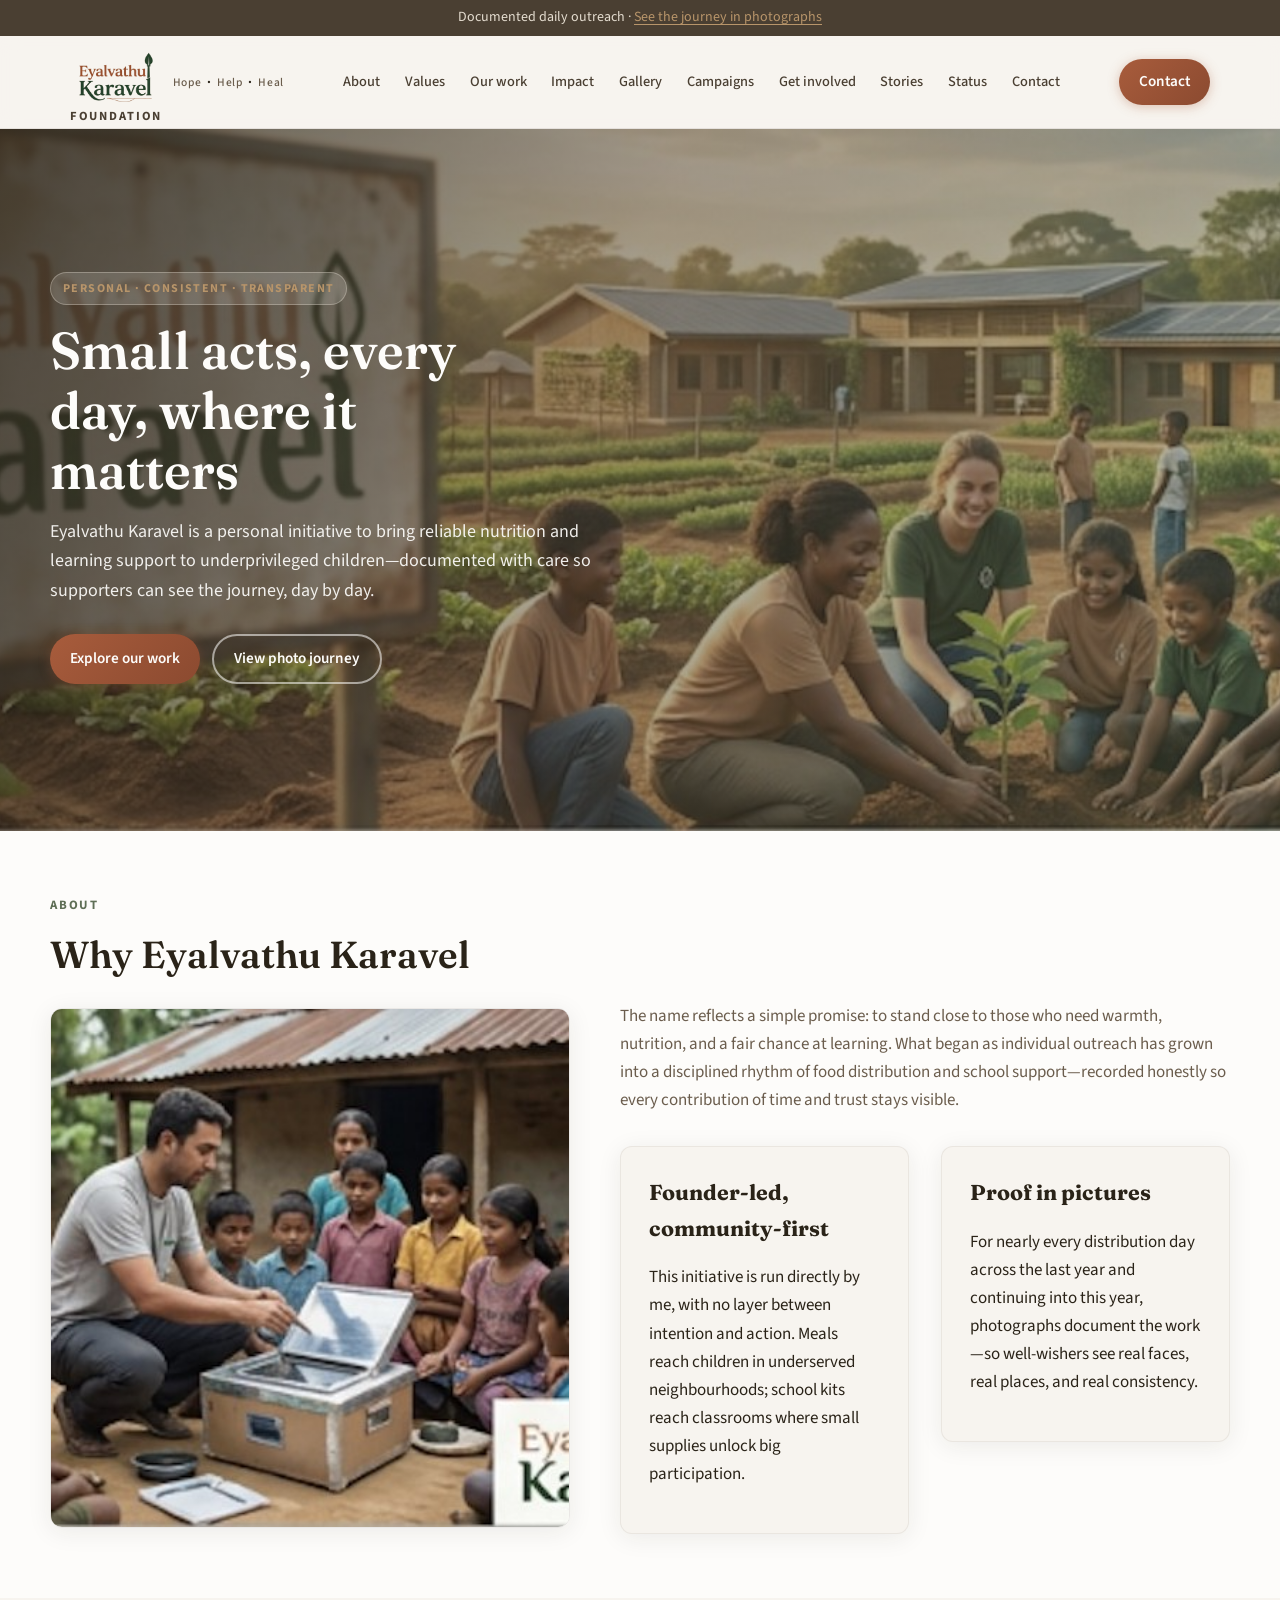
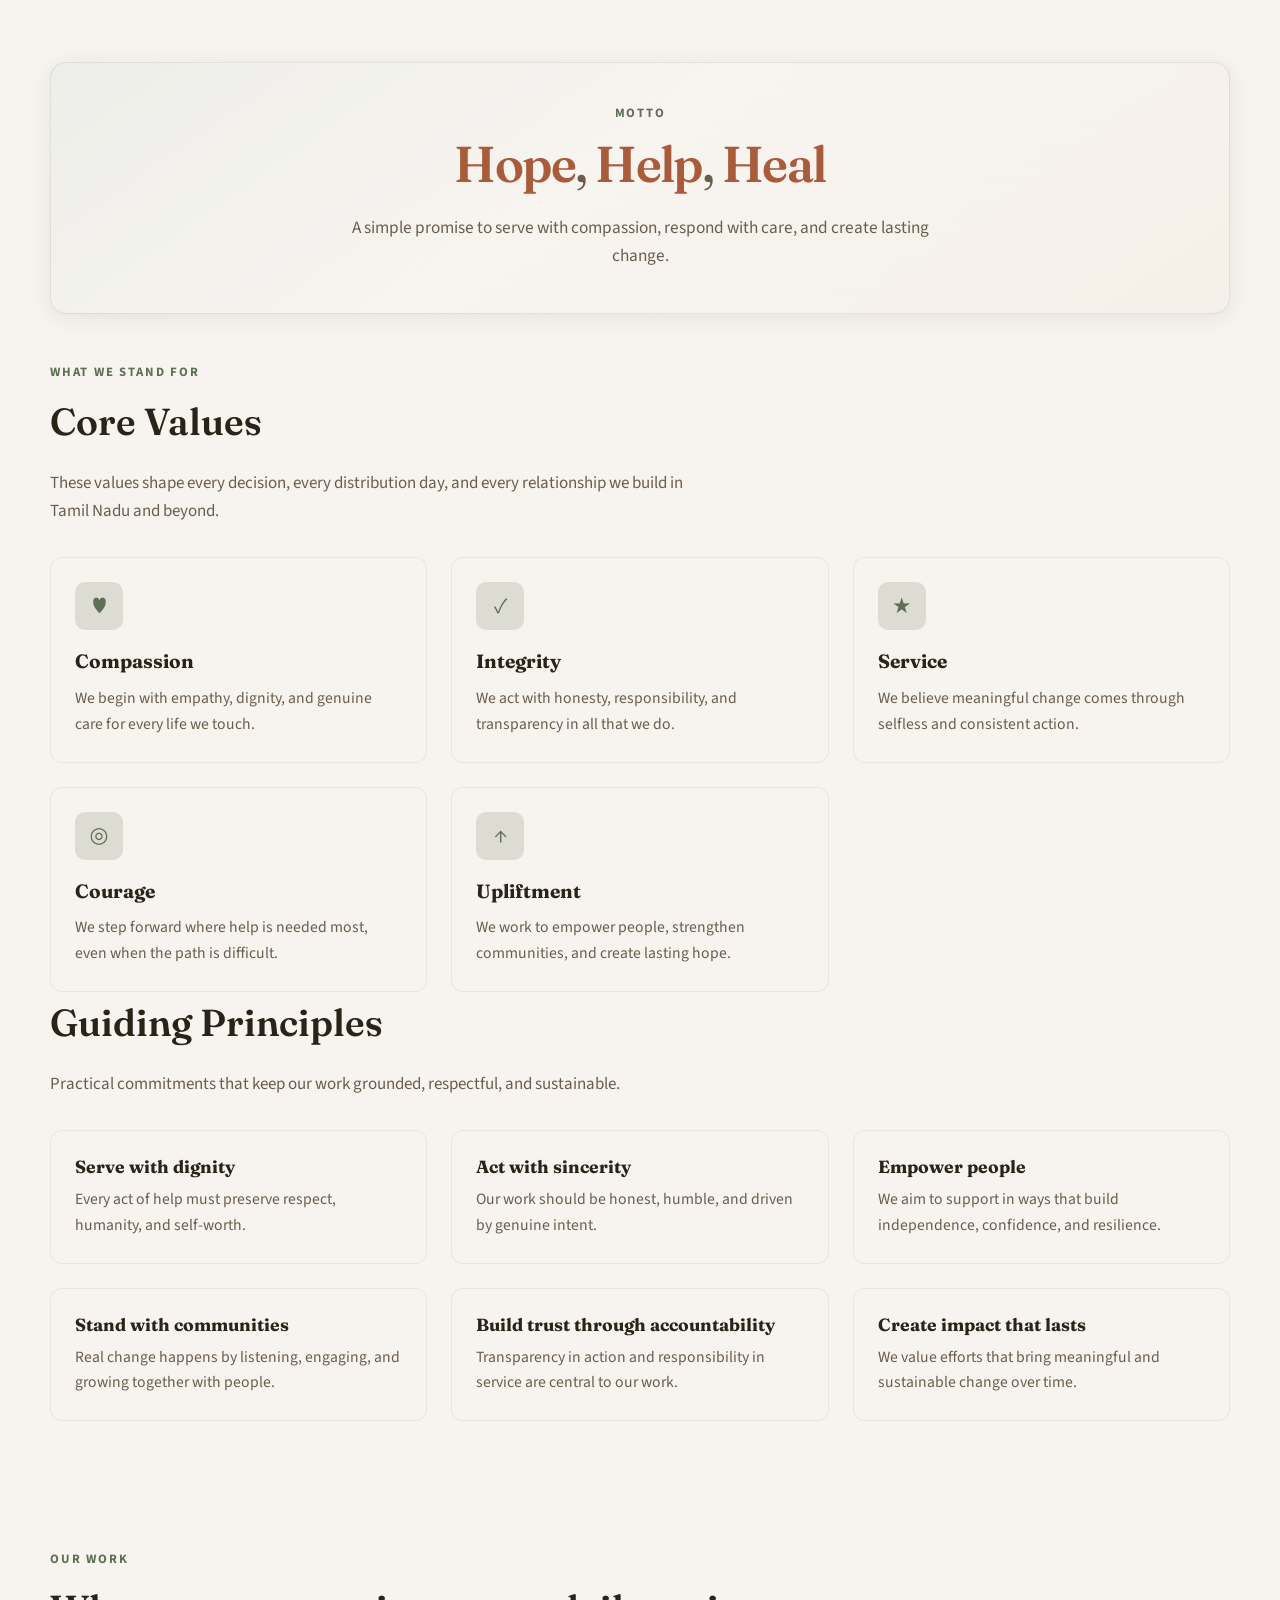
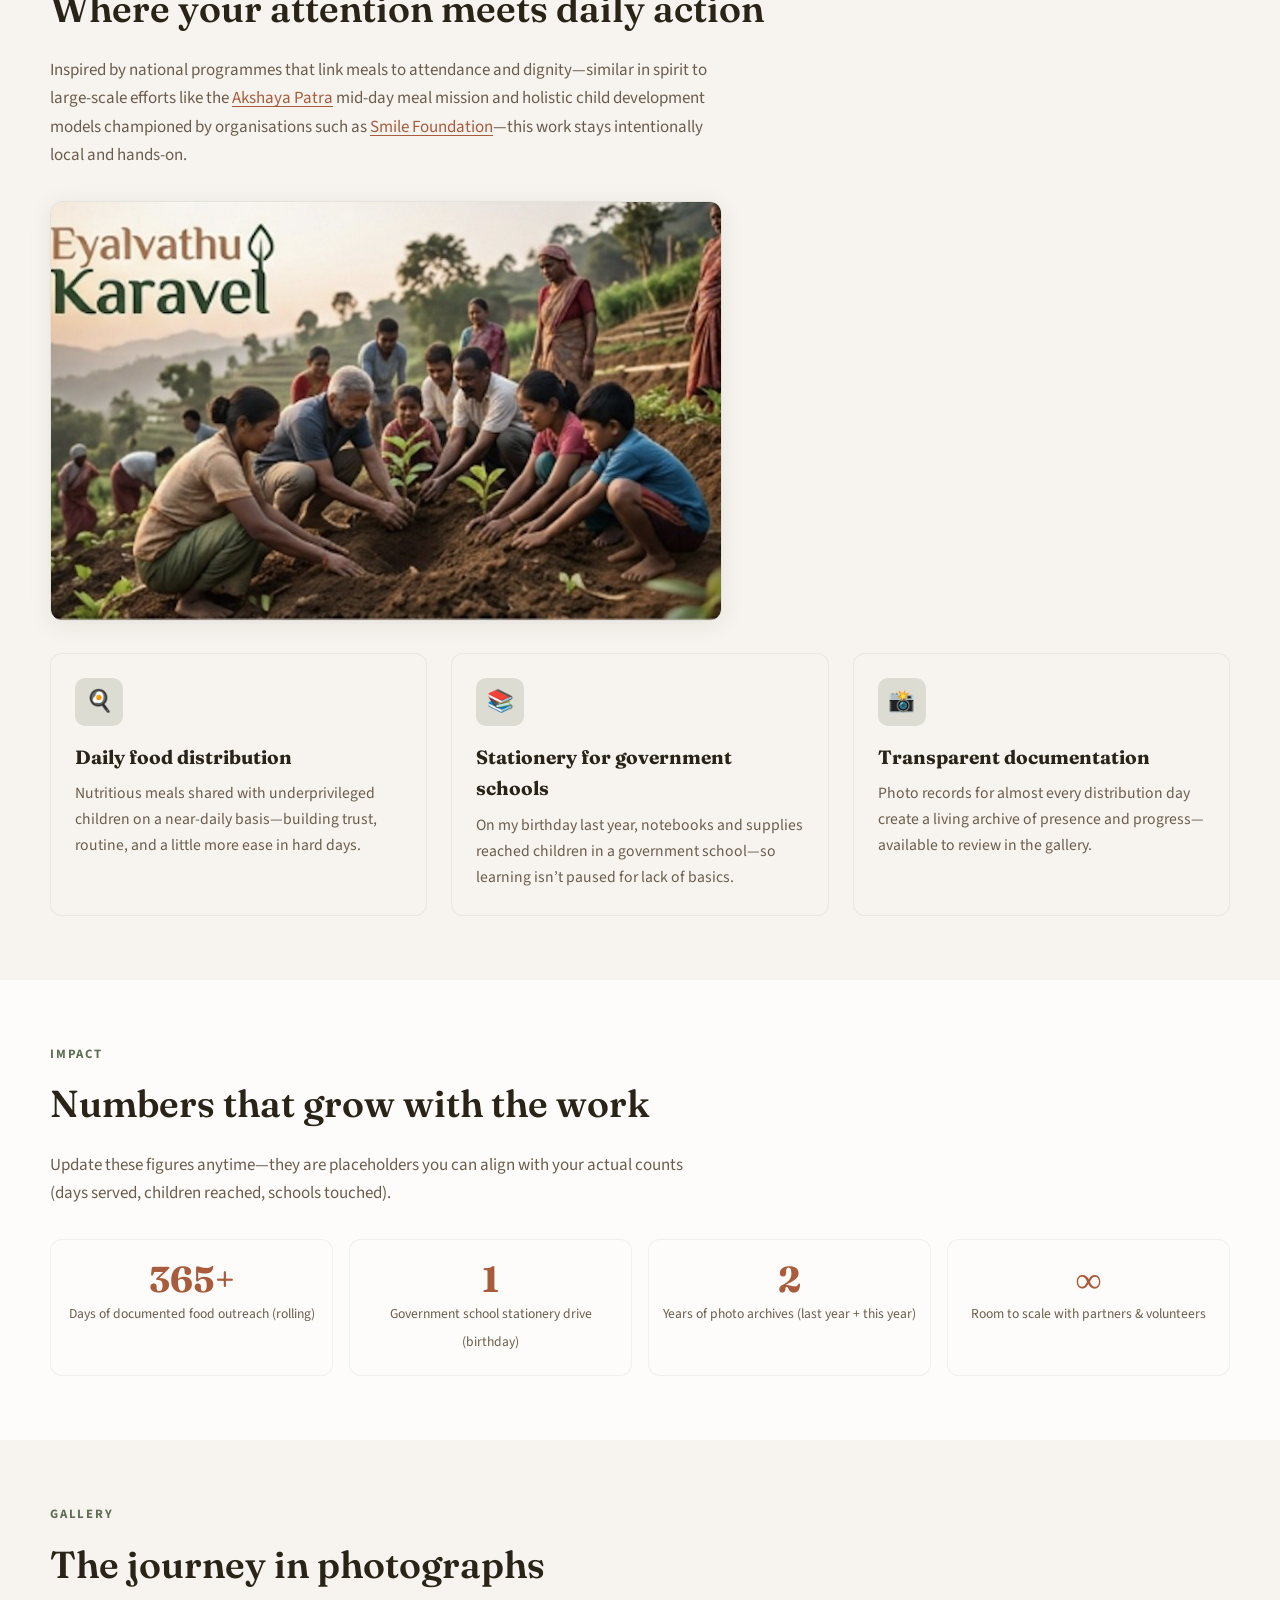
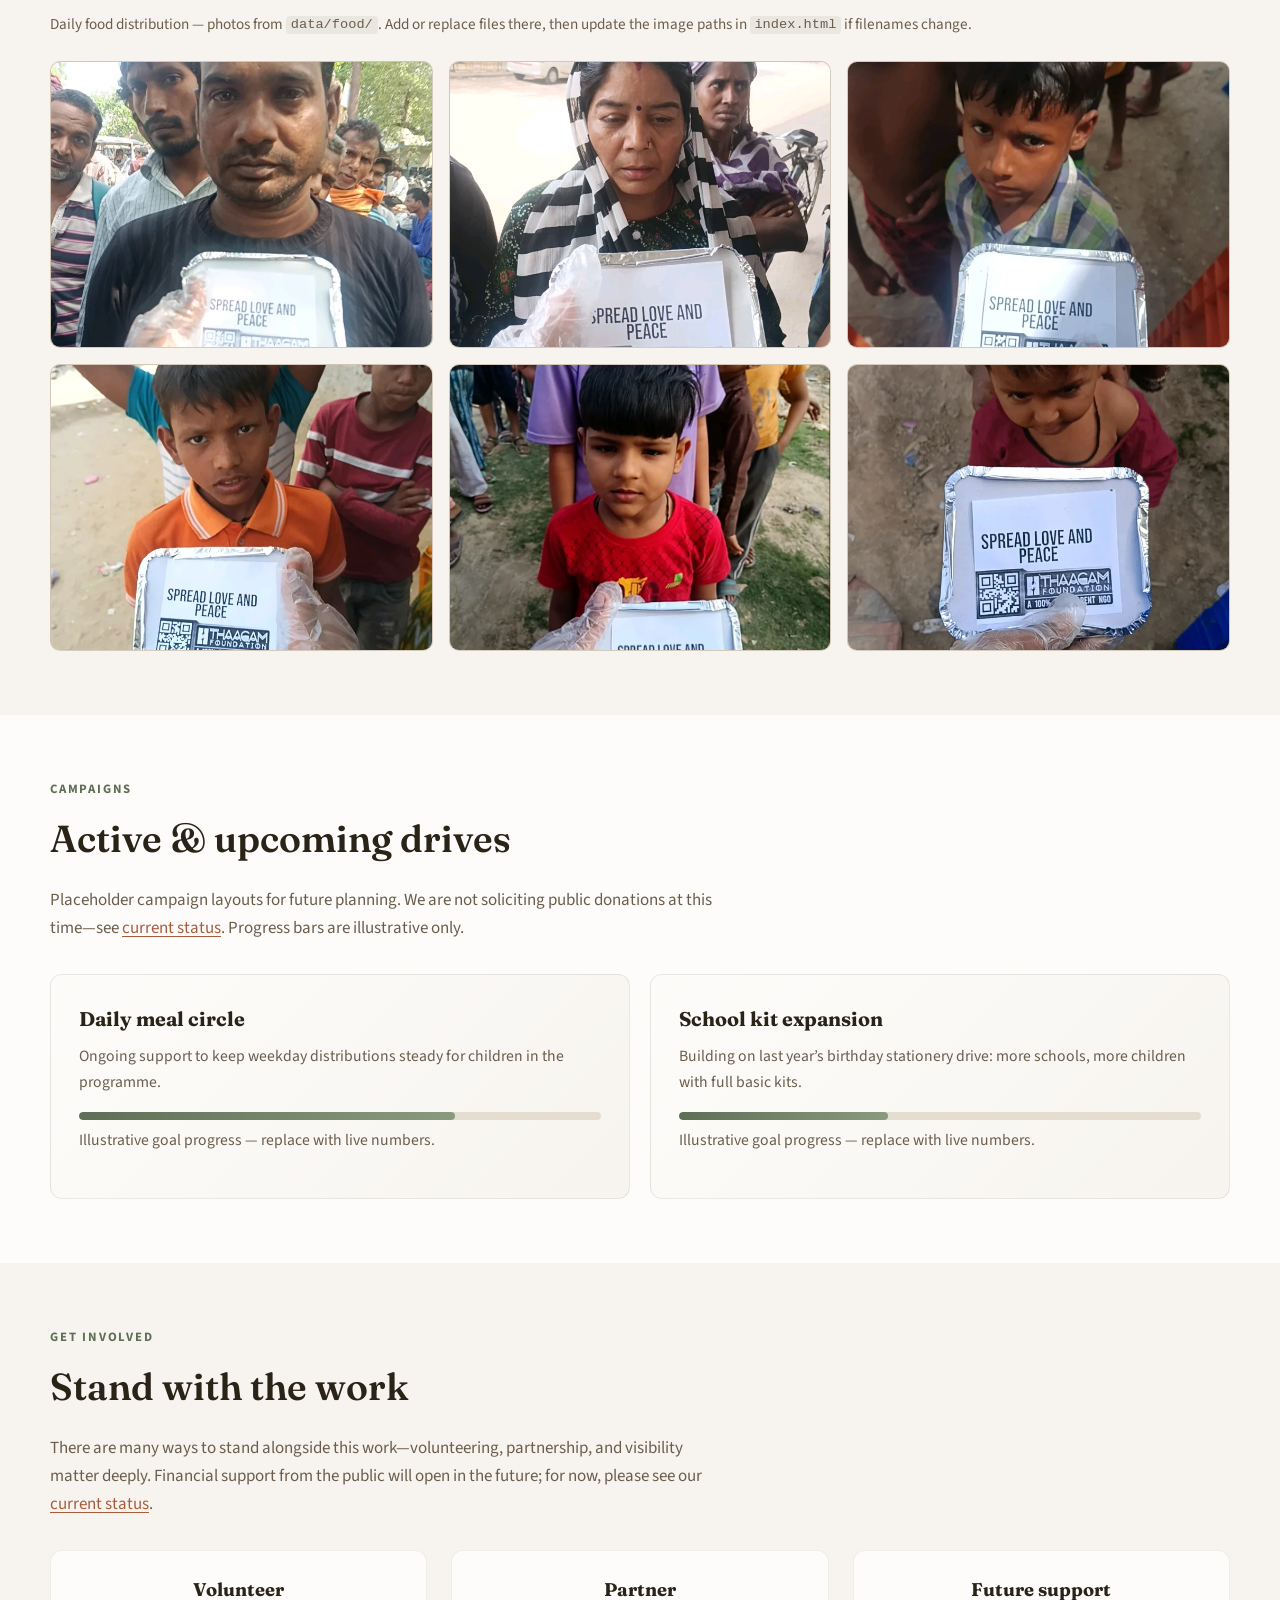
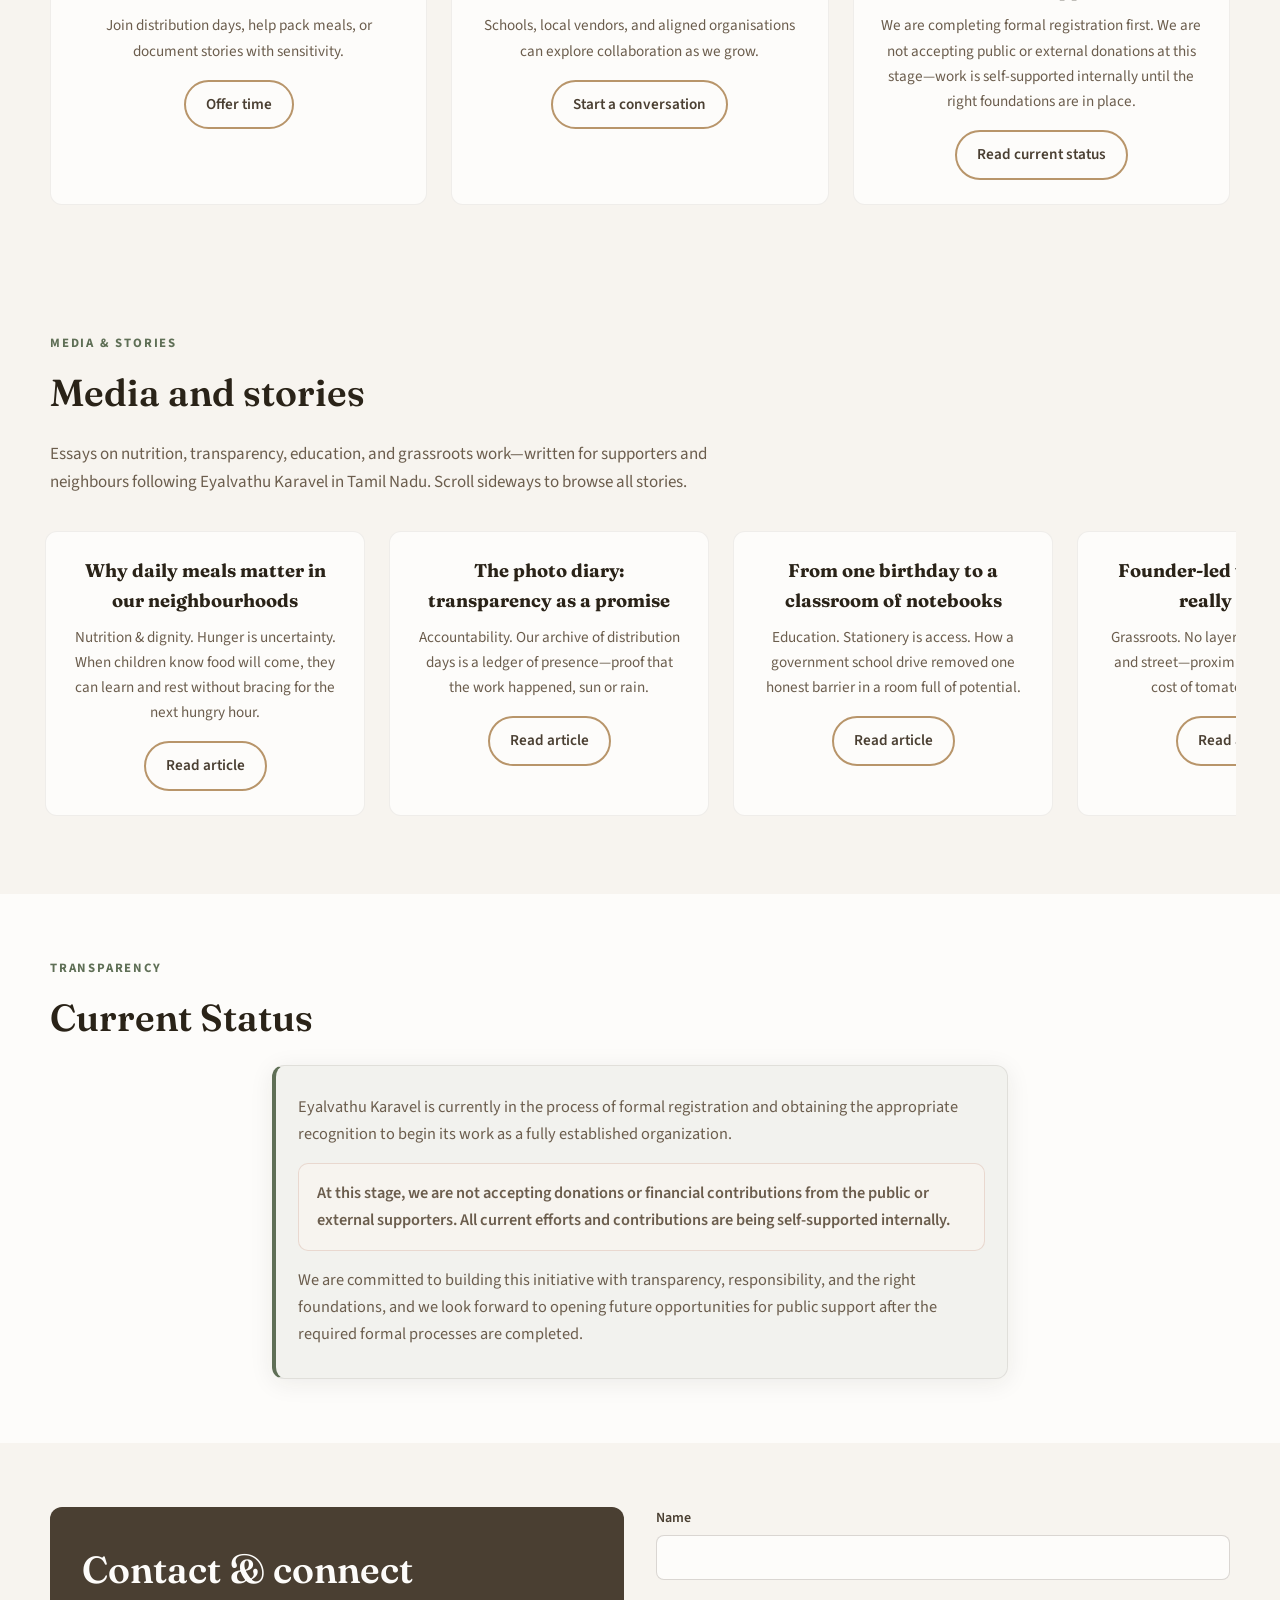
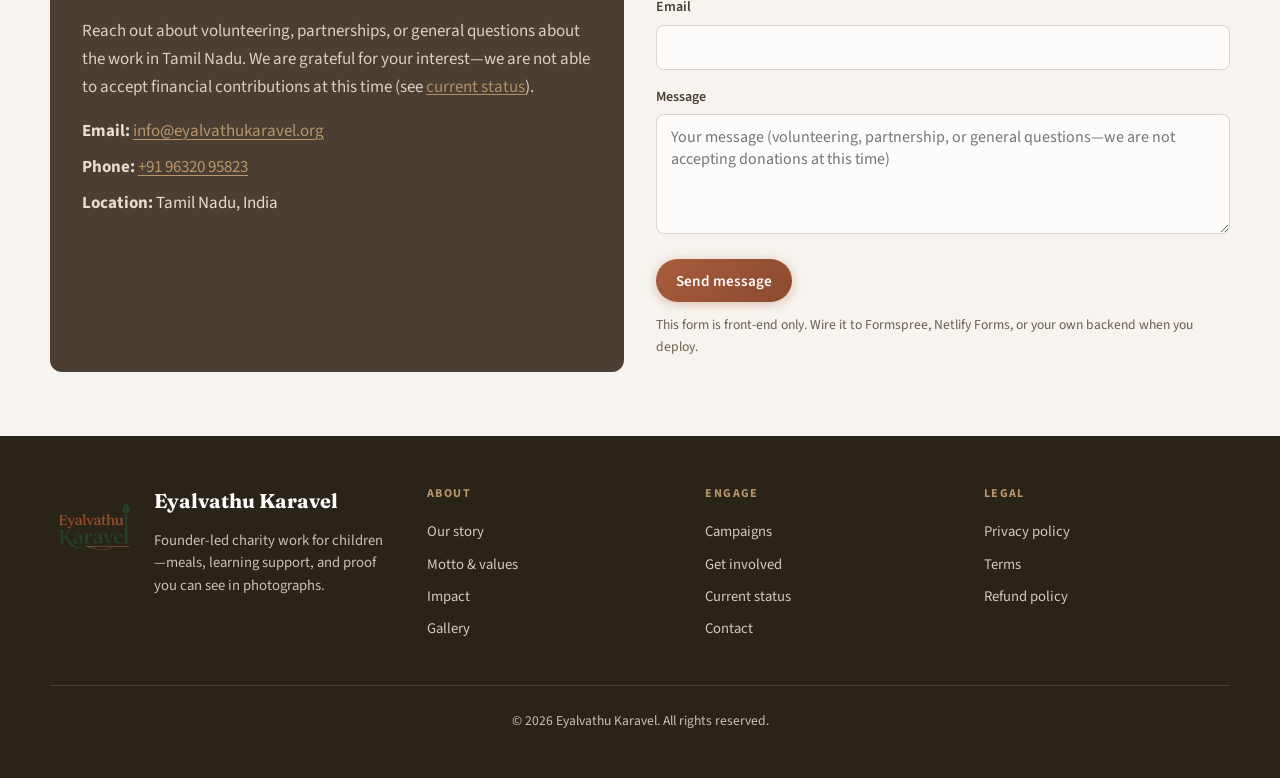
==== commit e696b2b0: "header formatted" ====
--- a/index.html
+++ b/index.html
@@ -31,15 +31,26 @@
     <header class="site-header">
       <div class="header-inner">
         <a class="logo logo--image" href="#top" id="top">
-          <img
-            class="logo-img"
-            src="images/logo_without_bg.png"
-            width="560"
-            height="445"
-            alt="Eyalvathu Karavel"
-            decoding="async"
-          />
-          <span class="logo-tagline">Hands-on charity · India</span>
+          <div class="logo-brand">
+            <div class="logo-brand-mark">
+              <img
+                class="logo-img"
+                src="images/logo_without_bg.png"
+                width="560"
+                height="445"
+                alt="Eyalvathu Karavel"
+                decoding="async"
+              />
+            </div>
+            <p class="logo-foundation" aria-label="Foundation">
+              <span class="logo-foundation-letters" aria-hidden="true">
+                <span>F</span><span>O</span><span>U</span><span>N</span><span>D</span><span>A</span><span>T</span><span>I</span><span>O</span><span>N</span>
+              </span>
+            </p>
+          </div>
+          <p class="logo-motto">
+            Hope<span class="logo-dot" aria-hidden="true">·</span>Help<span class="logo-dot" aria-hidden="true">·</span>Heal
+          </p>
         </a>
 
         <nav class="nav-desktop" aria-label="Primary">
--- a/css/styles.css
+++ b/css/styles.css
@@ -113,9 +113,21 @@
 .logo--image {
   flex-direction: row;
   align-items: center;
-  gap: 0.65rem;
-  max-width: min(100%, 320px);
+  gap: 0.75rem;
+  max-width: min(100%, 380px);
   flex-shrink: 0;
+}
+
+.logo-brand {
+  display: inline-block;
+  vertical-align: middle;
+  flex-shrink: 0;
+}
+
+.logo-brand-mark {
+  display: block;
+  text-align: center;
+  margin-top: -0.35rem;
 }
 
 .logo-img {
@@ -124,21 +136,65 @@
   max-width: 260px;
   object-fit: contain;
   object-position: left center;
-}
-
-.logo-tagline {
-  font-size: 0.68rem;
+  display: block;
+}
+
+.logo-motto {
+  margin: 0;
+  font-family: var(--font-body);
+  font-size: 0.72rem;
+  font-weight: 500;
+  letter-spacing: 0.06em;
+  color: var(--color-stone);
+  line-height: 1.35;
+  white-space: nowrap;
+  align-self: center;
+  min-width: 0;
+  padding-top: 0.15rem;
+}
+
+.logo-motto .logo-dot {
+  display: inline-block;
+  margin: 0 0.42em;
+  color: var(--color-ink);
+  font-weight: 700;
+  font-size: 1.12em;
+  line-height: 0;
+  vertical-align: 0.05em;
+}
+
+.logo-foundation {
+  margin: 0.2rem 0 0;
+  width: 100%;
+  box-sizing: border-box;
+  font-family: var(--font-body);
+  font-size: 0.78rem;
+  font-weight: 700;
   text-transform: uppercase;
-  letter-spacing: 0.12em;
-  color: var(--color-stone);
-  line-height: 1.25;
-  white-space: nowrap;
+  color: var(--color-earth);
+  line-height: 1.2;
+}
+
+.logo-foundation-letters {
+  display: flex;
+  justify-content: space-between;
+  width: 100%;
+  min-width: 0;
+  letter-spacing: 0;
 }
 
 @media (max-width: 400px) {
-  .logo-tagline {
+  .logo--image {
+    flex-wrap: wrap;
+    max-width: 100%;
+  }
+
+  .logo-motto {
     white-space: normal;
-    max-width: 9rem;
+    flex-basis: 100%;
+    text-align: center;
+    padding-top: 0.35rem;
+    font-size: 0.65rem;
   }
 }
 
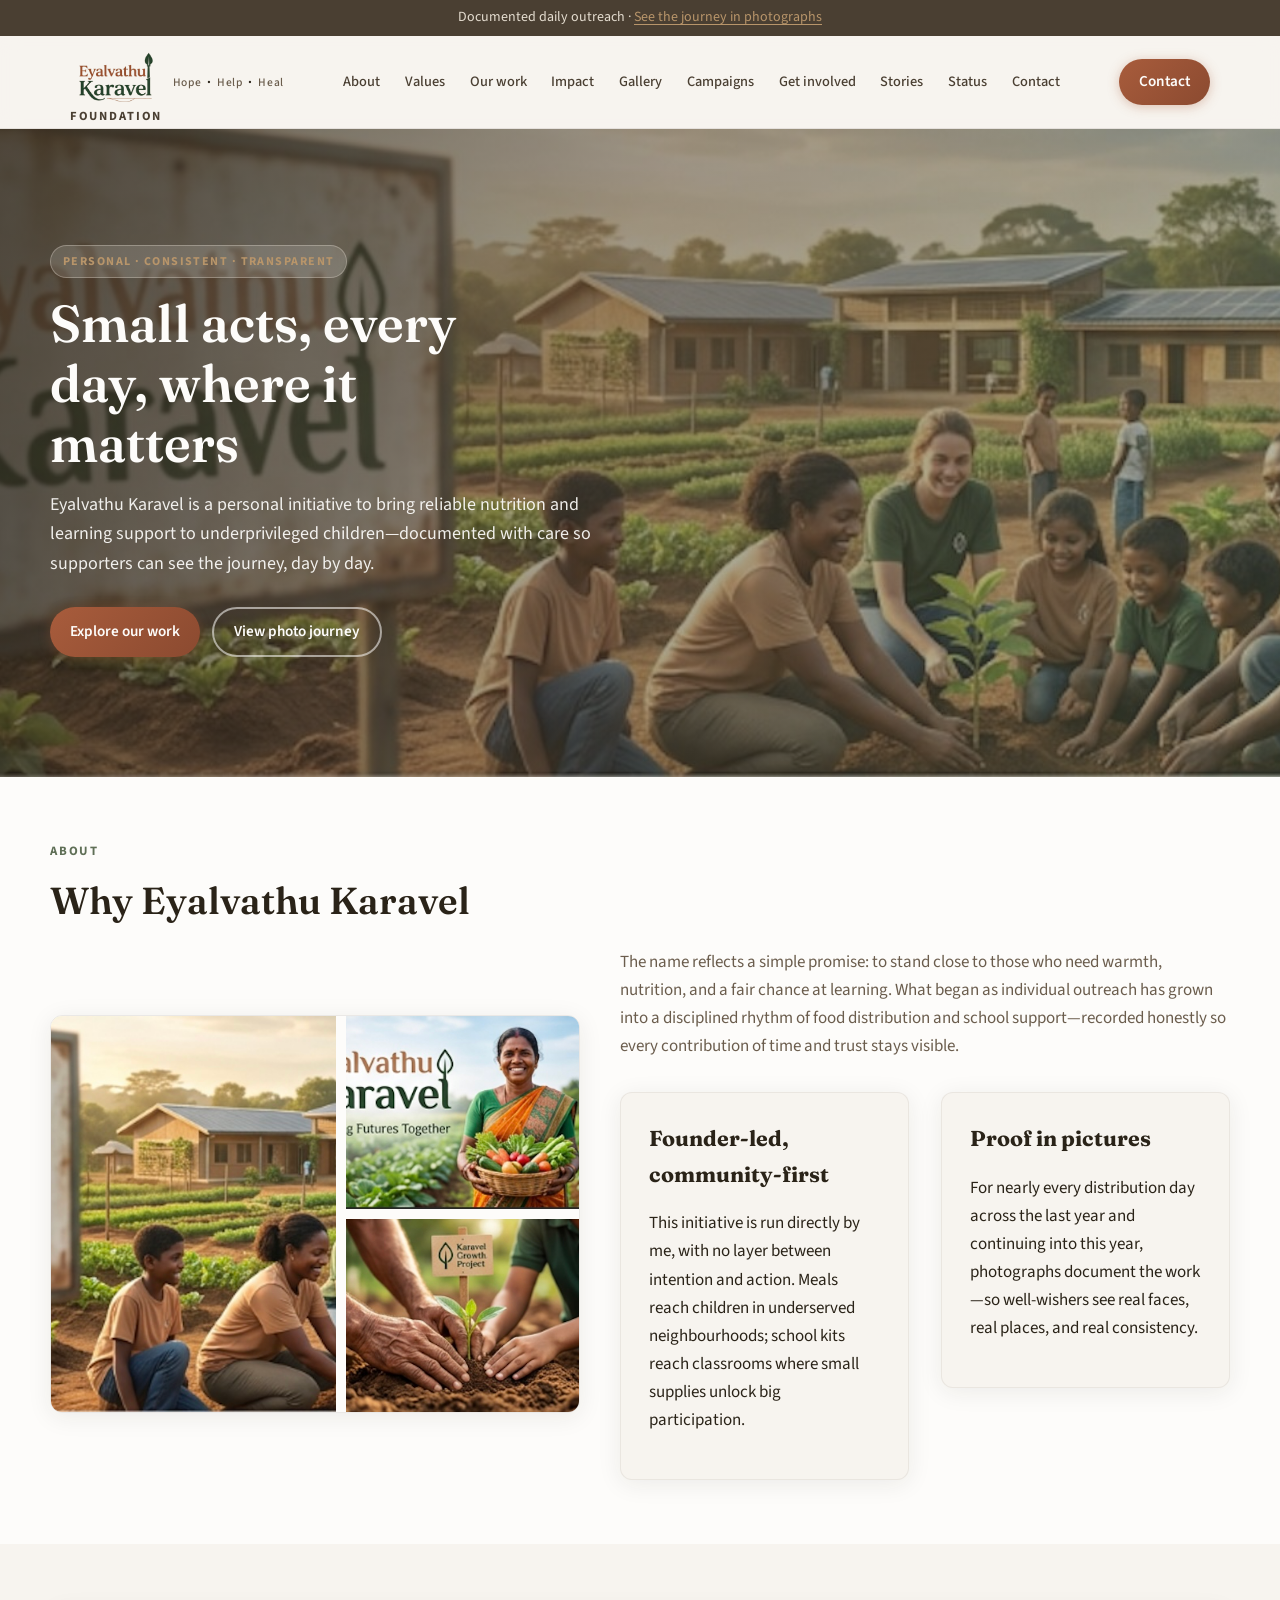
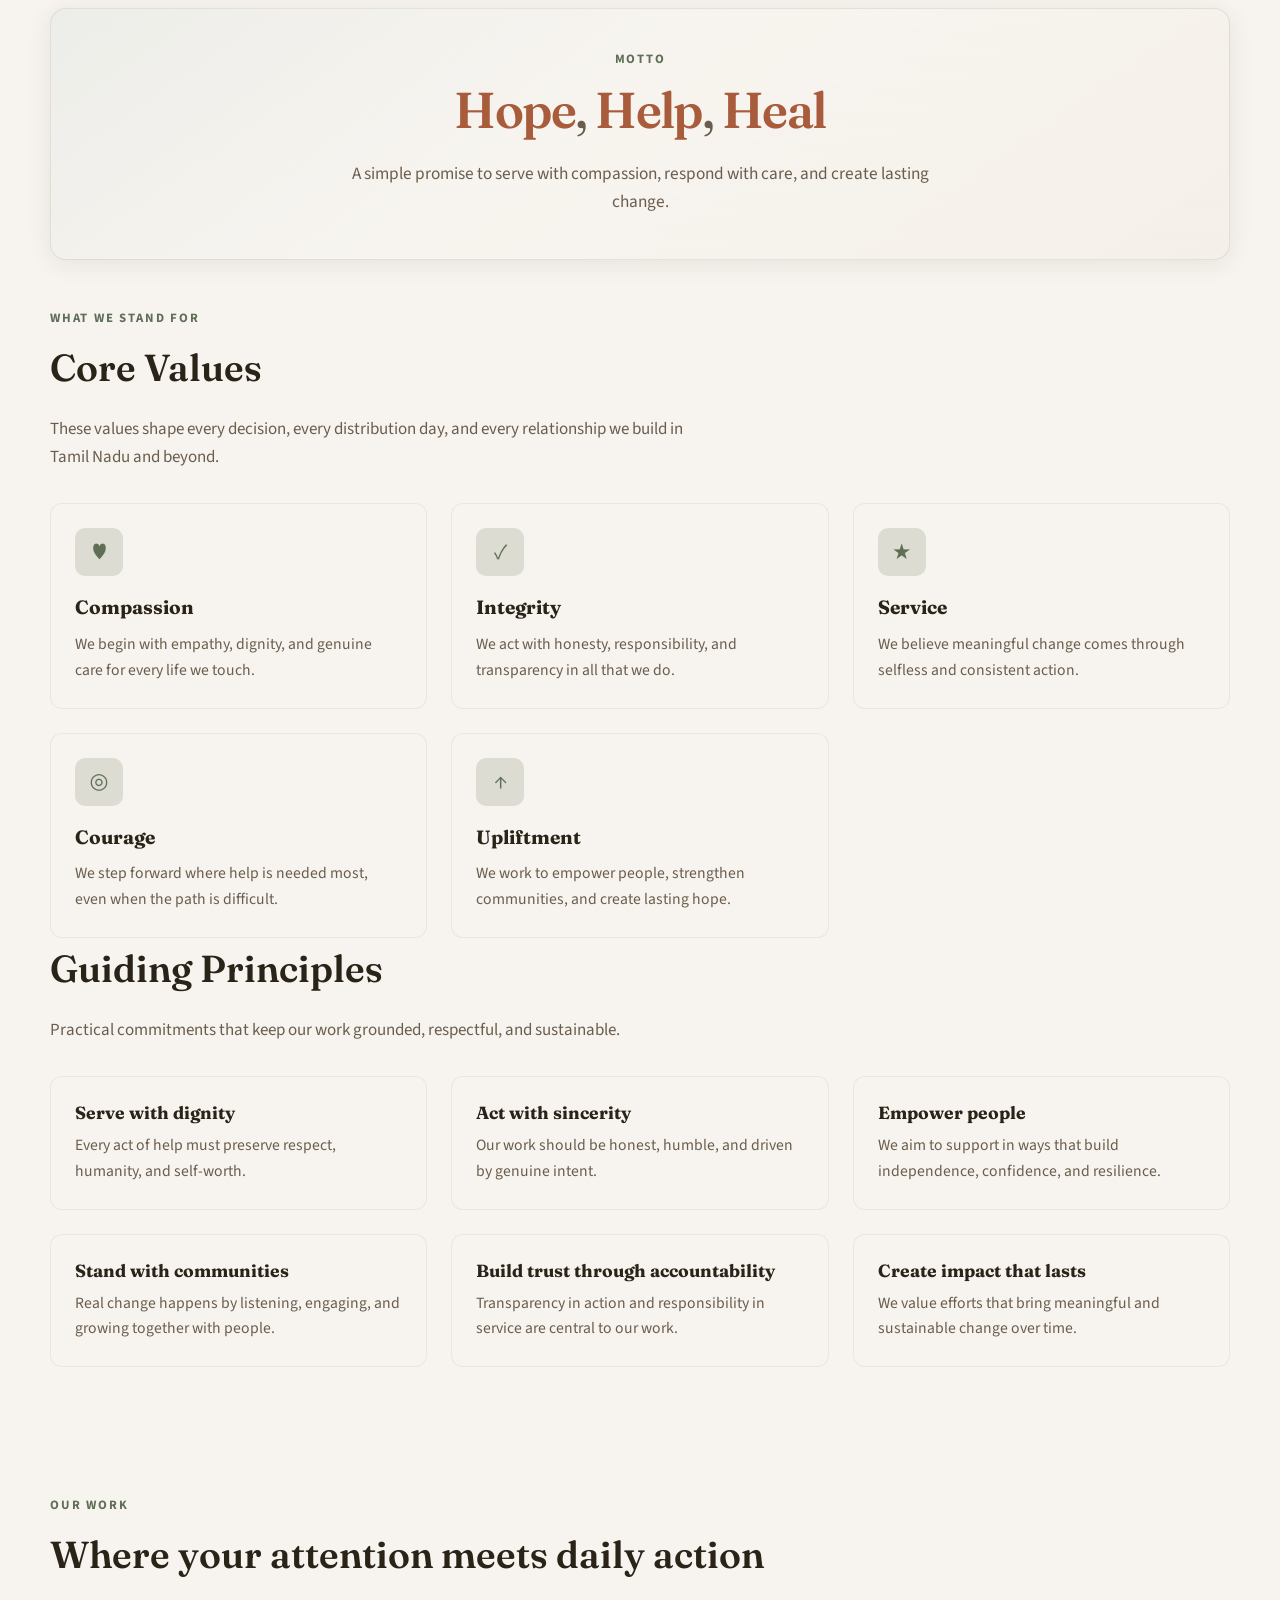
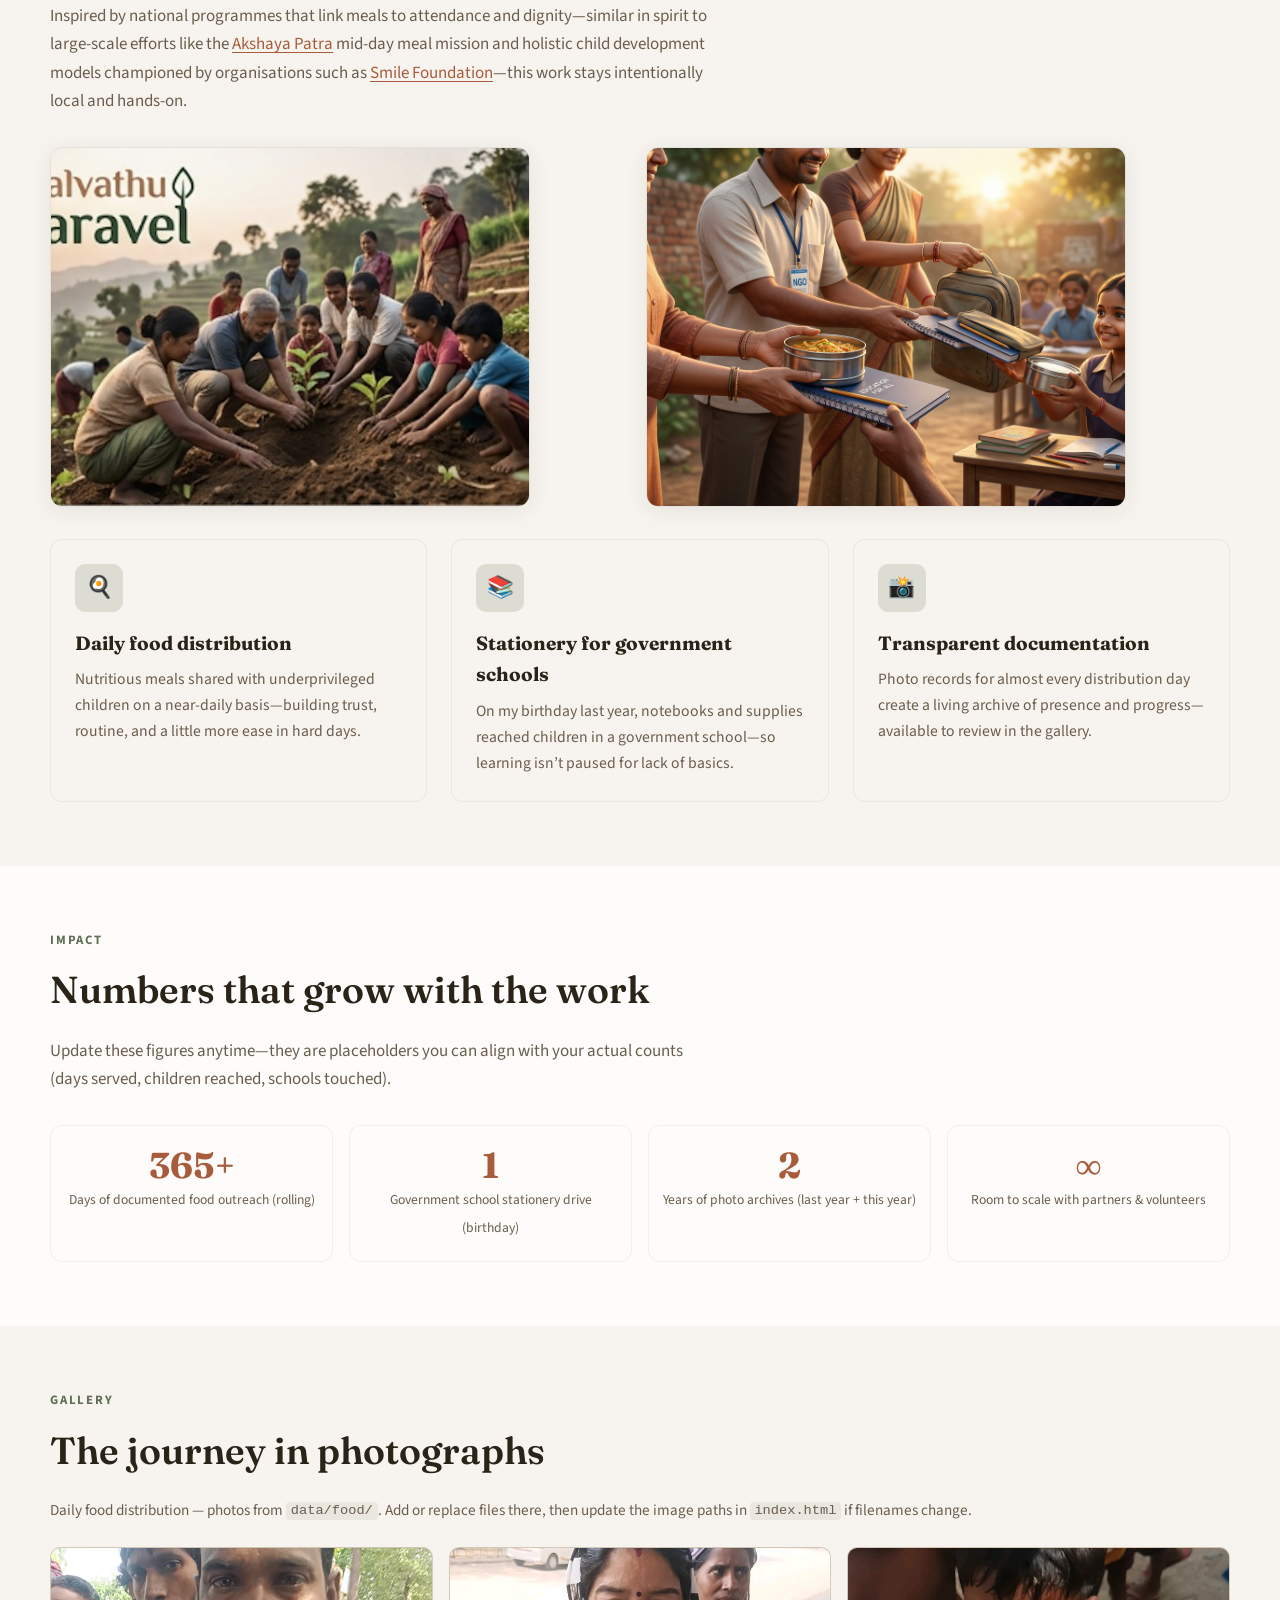
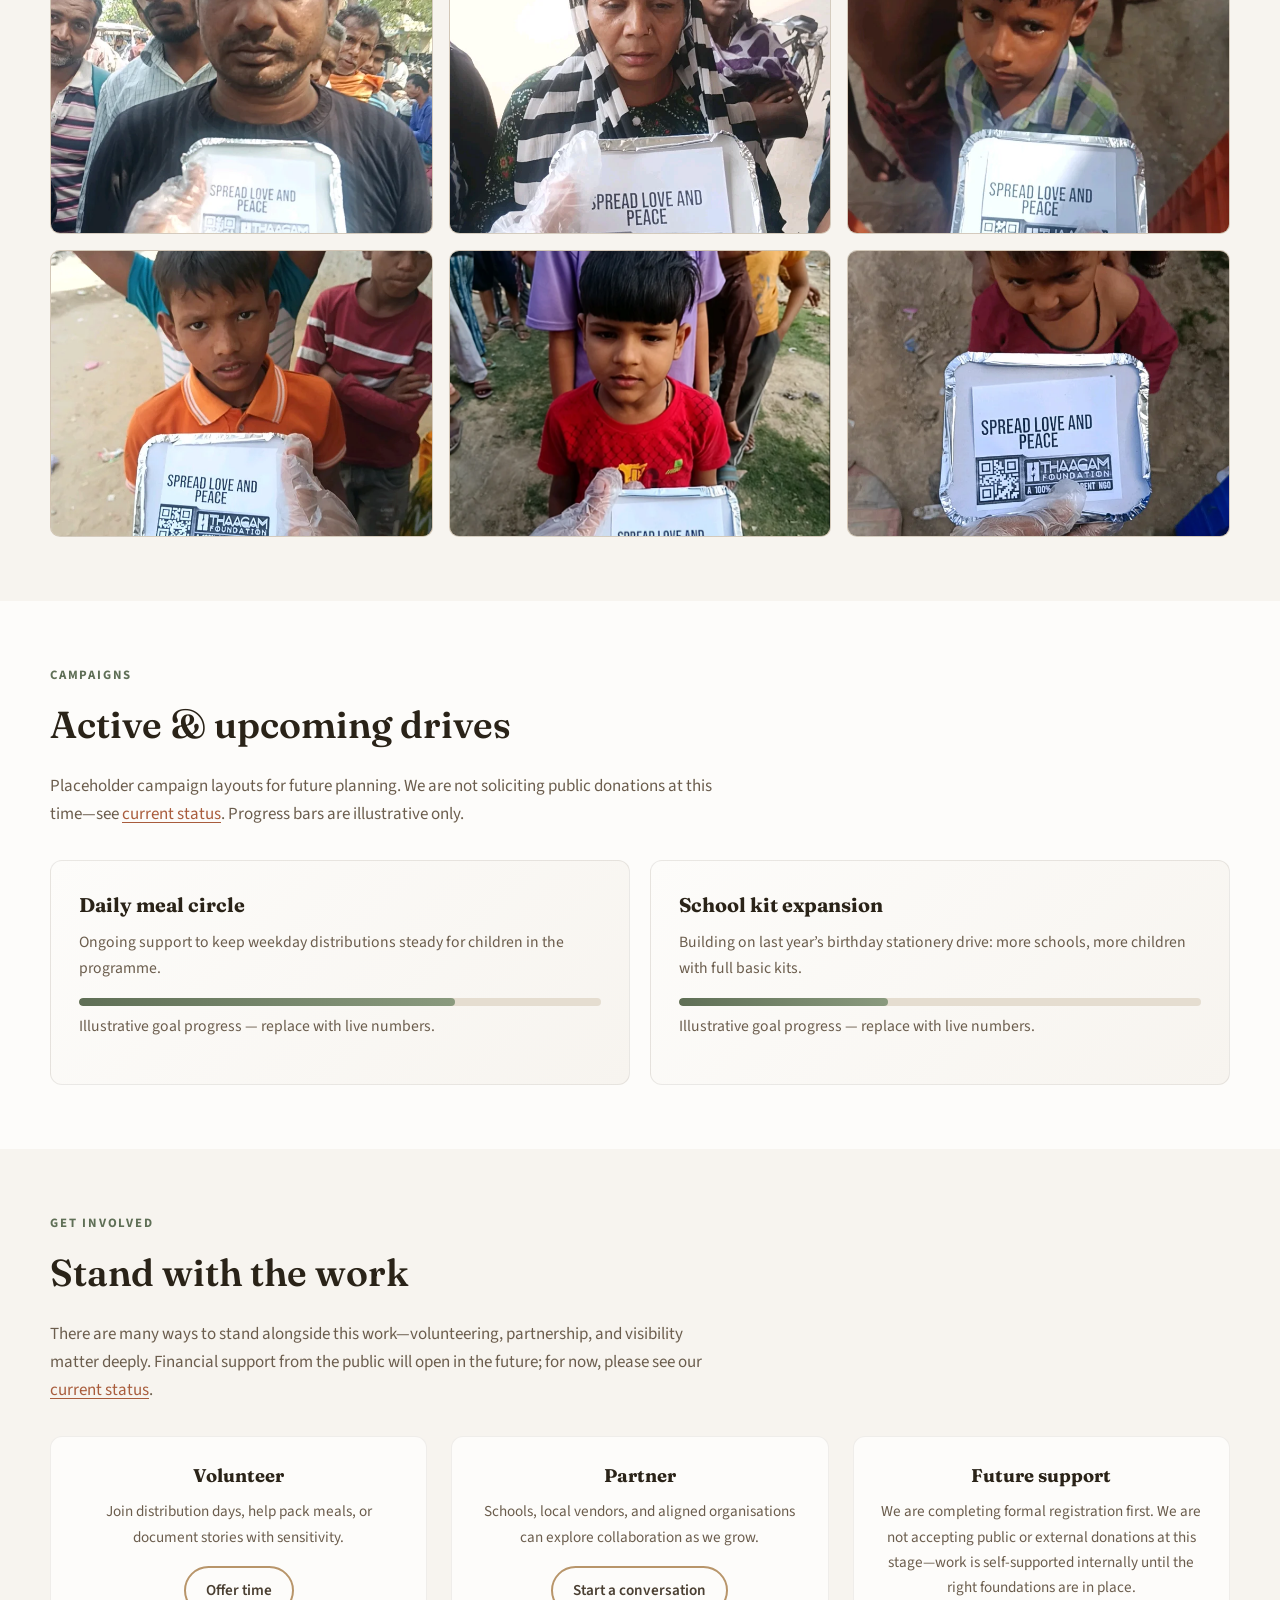
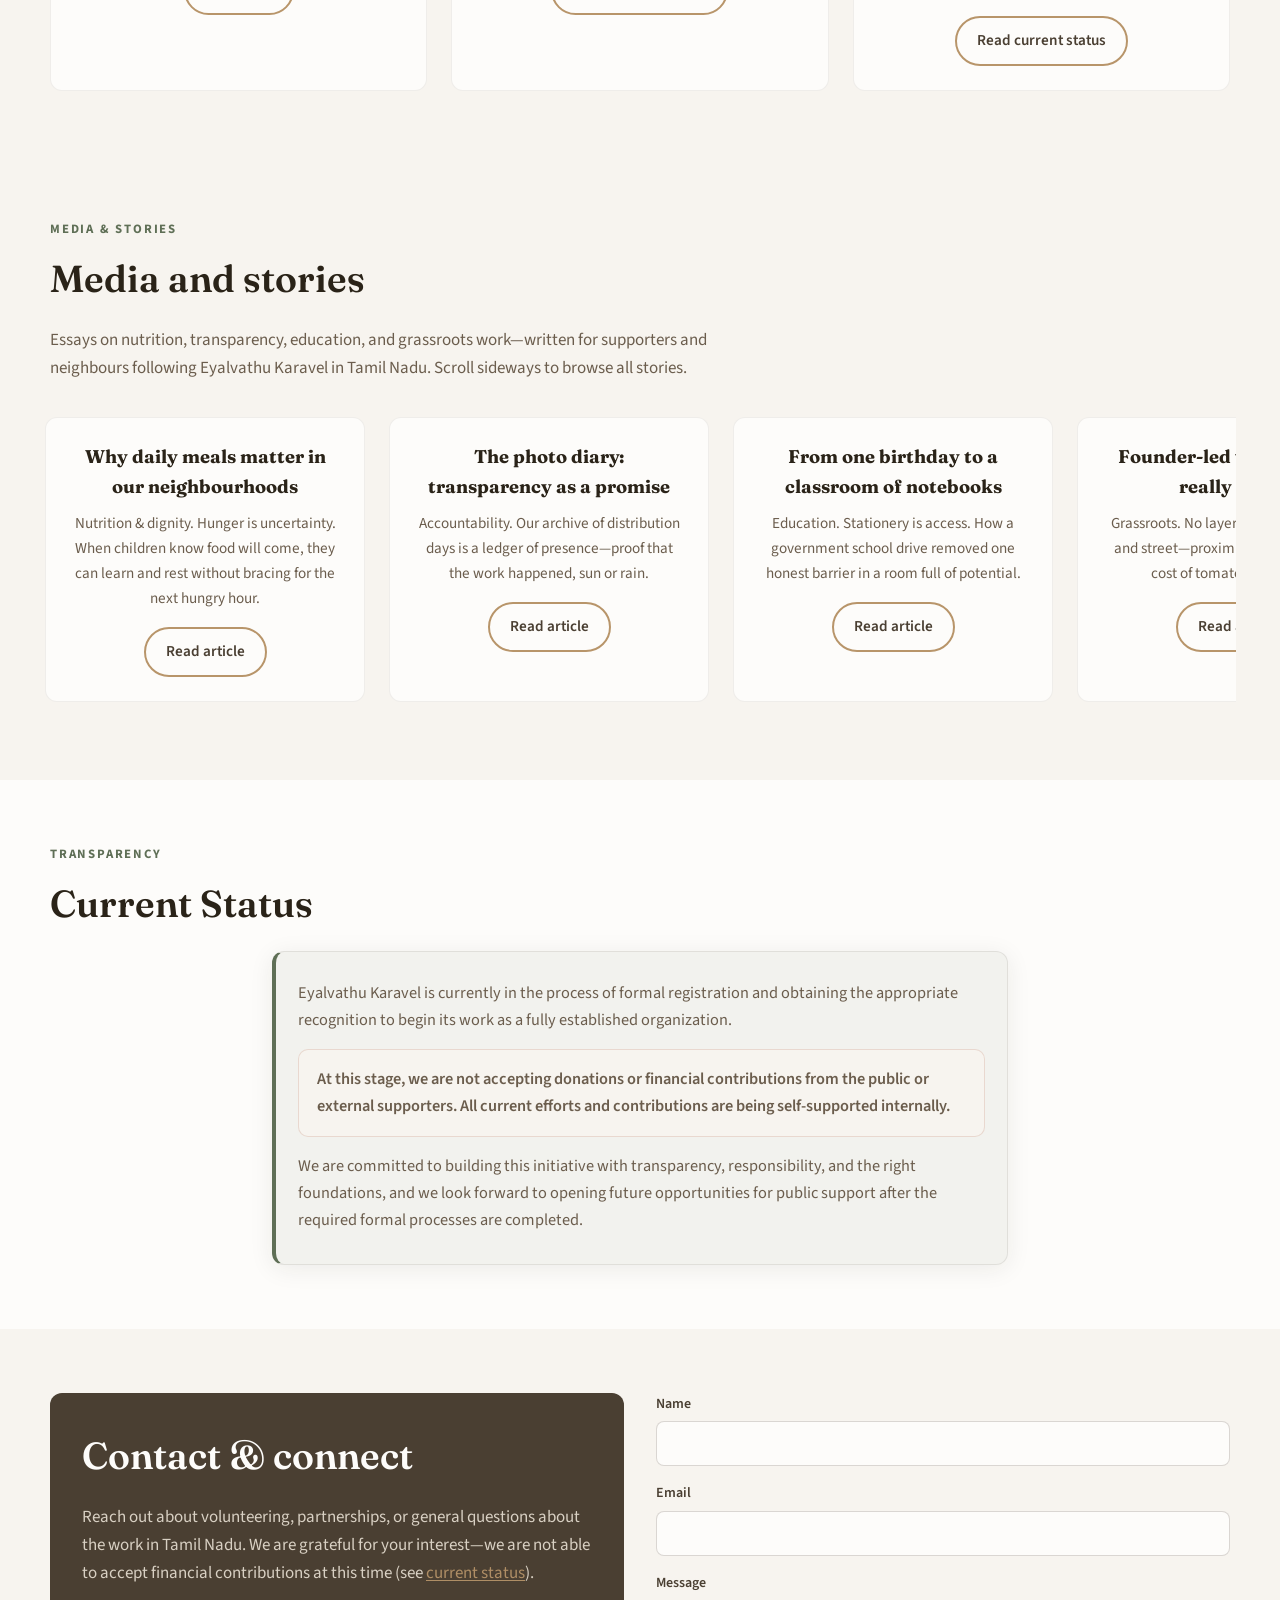
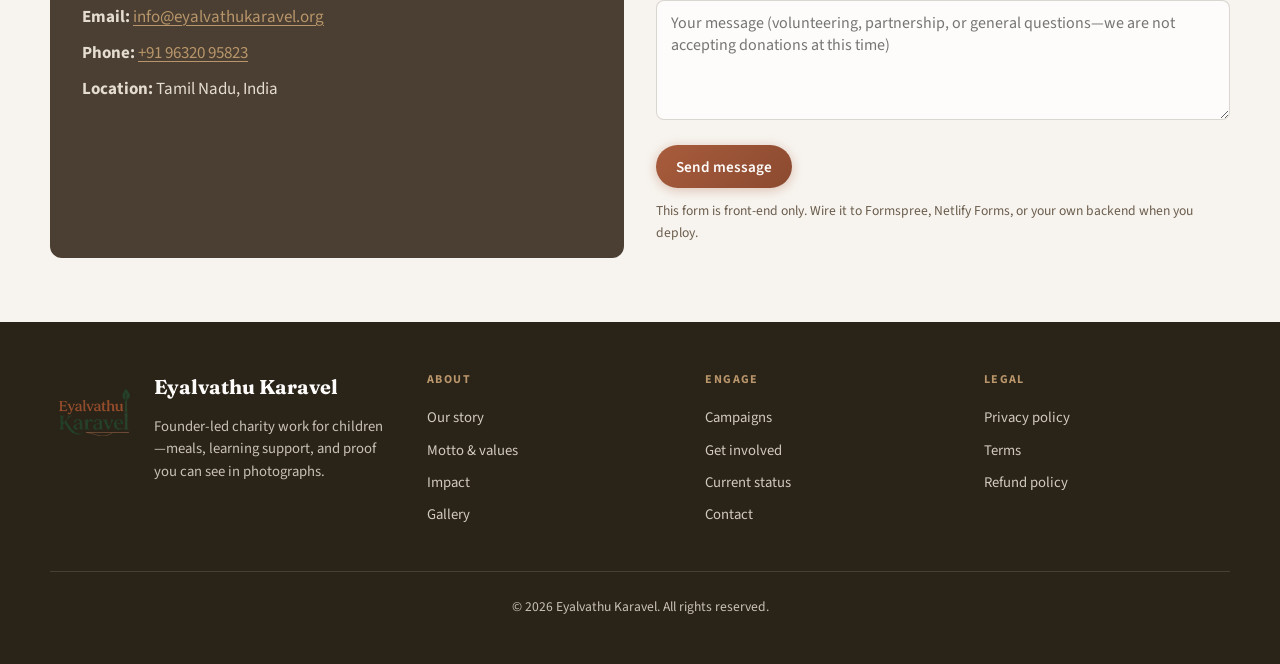
==== commit 8a59e6b5: "added ai hero banner video and additional images" ====
--- a/index.html
+++ b/index.html
@@ -18,7 +18,7 @@
       rel="stylesheet"
     />
     <link rel="stylesheet" href="css/styles.css" />
-    <link rel="preload" href="images/web/hero.jpg" as="image" />
+    <link rel="preload" href="images/web/hero.jpg" as="image" fetchpriority="high" />
     <link rel="icon" href="images/web/favicon.jpg" type="image/jpeg" />
   </head>
   <body>
@@ -101,7 +101,20 @@
 
     <main id="main">
       <section class="hero" aria-labelledby="hero-heading">
-        <div class="hero-bg" role="presentation"></div>
+        <div class="hero-media" aria-hidden="true">
+          <video
+            class="hero-video"
+            poster="images/web/hero.jpg"
+            autoplay
+            muted
+            loop
+            playsinline
+            preload="metadata"
+          >
+            <source src="images/NGO_video_transformation_202603312304.mp4" type="video/mp4" />
+          </video>
+          <div class="hero-overlay" role="presentation"></div>
+        </div>
         <div class="hero-inner">
           <p class="hero-badge">Personal · consistent · transparent</p>
           <h1 id="hero-heading">Small acts, every day, where it matters</h1>
@@ -122,12 +135,31 @@
           <p class="section-kicker">About</p>
           <h2 id="about-heading">Why Eyalvathu Karavel</h2>
           <div class="about-split">
-            <div class="about-visual">
-              <img
-                src="images/web/about.jpg"
-                alt="Community work in the field — hands-on outreach with Eyalvathu Karavel"
-                width="520"
-                height="520"
+            <div class="about-visual about-visual--cofarm">
+              <img
+                class="about-img about-img--primary"
+                src="images/cofarm/cofarm.jpg"
+                alt="Community farming and learning — hands-on outreach with Eyalvathu Karavel"
+                width="640"
+                height="480"
+                loading="lazy"
+                decoding="async"
+              />
+              <img
+                class="about-img about-img--thumb"
+                src="images/cofarm/farm.jpg"
+                alt="Local farm and fresh produce supporting the programme"
+                width="320"
+                height="240"
+                loading="lazy"
+                decoding="async"
+              />
+              <img
+                class="about-img about-img--thumb"
+                src="images/cofarm/planting.jpg"
+                alt="Planting and growing together with the community"
+                width="320"
+                height="240"
                 loading="lazy"
                 decoding="async"
               />
@@ -256,16 +288,28 @@
             <a href="https://www.smilefoundationindia.org/" rel="noopener noreferrer">Smile Foundation</a>—this
             work stays intentionally local and hands-on.
           </p>
-          <figure class="work-banner">
-            <img
-              src="images/web/work-banner.jpg"
-              alt="On the ground — programmes and people we serve"
-              width="800"
-              height="500"
-              loading="lazy"
-              decoding="async"
-            />
-          </figure>
+          <div class="work-banner work-banner--split">
+            <figure class="work-banner-panel">
+              <img
+                src="images/web/work-banner.jpg"
+                alt="On the ground — programmes and people we serve"
+                width="800"
+                height="500"
+                loading="lazy"
+                decoding="async"
+              />
+            </figure>
+            <figure class="work-banner-panel">
+              <img
+                src="images/helping.png"
+                alt="Helping hands — support and care in the community"
+                width="800"
+                height="600"
+                loading="lazy"
+                decoding="async"
+              />
+            </figure>
+          </div>
           <div class="programmes">
             <article class="programme">
               <div class="programme-icon" aria-hidden="true">&#127859;</div>
--- a/css/styles.css
+++ b/css/styles.css
@@ -367,20 +367,60 @@
 /* Hero */
 .hero {
   position: relative;
-  min-height: min(78vh, 720px);
+  min-height: min(72vh, 680px);
   display: flex;
   align-items: center;
   padding: 3rem 1.25rem 4rem;
   overflow: hidden;
 }
 
-.hero-bg {
+.hero-media {
   position: absolute;
   inset: 0;
-  background:
-    linear-gradient(120deg, rgba(42, 35, 24, 0.78) 0%, rgba(74, 63, 50, 0.5) 42%, rgba(95, 111, 86, 0.38) 100%),
-    url("../images/web/hero.jpg") center 42% / cover no-repeat;
   z-index: 0;
+  overflow: hidden;
+  background: var(--color-earth) url("../images/web/hero.jpg") center 42% / cover no-repeat;
+}
+
+.hero-video {
+  position: absolute;
+  inset: 0;
+  z-index: 0;
+  width: 100%;
+  height: 100%;
+  object-fit: cover;
+  object-position: 50% 35%;
+  pointer-events: none;
+}
+
+.hero-overlay {
+  position: absolute;
+  inset: 0;
+  z-index: 1;
+  background: linear-gradient(
+    120deg,
+    rgba(42, 35, 24, 0.76) 0%,
+    rgba(74, 63, 50, 0.52) 42%,
+    rgba(95, 111, 86, 0.4) 100%
+  );
+  pointer-events: none;
+}
+
+@media (prefers-reduced-motion: reduce) {
+  .hero-video {
+    display: none;
+  }
+}
+
+@media (max-width: 640px) {
+  .hero {
+    min-height: min(56vh, 520px);
+    padding: 2.25rem 1.25rem 3rem;
+  }
+
+  .hero-video {
+    object-position: 50% 30%;
+  }
 }
 
 .hero-inner {
@@ -510,6 +550,48 @@
   object-position: center 40%;
 }
 
+/* About: community farm imagery — editorial grid */
+.about-visual.about-visual--cofarm {
+  display: grid;
+  grid-template-columns: minmax(0, 1.22fr) minmax(0, 1fr);
+  grid-template-rows: minmax(0, 1fr) minmax(0, 1fr);
+  gap: 0.6rem;
+  aspect-ratio: 4 / 3;
+  max-height: min(520px, 72vw);
+}
+
+.about-visual.about-visual--cofarm .about-img--primary {
+  grid-column: 1;
+  grid-row: 1 / -1;
+  object-position: center 42%;
+}
+
+.about-visual.about-visual--cofarm .about-img--thumb {
+  object-position: center center;
+  min-height: 0;
+}
+
+@media (max-width: 480px) {
+  .about-visual.about-visual--cofarm {
+    grid-template-columns: 1fr 1fr;
+    grid-template-rows: auto auto auto;
+    aspect-ratio: auto;
+    max-height: none;
+  }
+
+  .about-visual.about-visual--cofarm .about-img--primary {
+    grid-column: 1 / -1;
+    grid-row: 1;
+    aspect-ratio: 4 / 3;
+    max-height: 220px;
+  }
+
+  .about-visual.about-visual--cofarm .about-img--thumb {
+    aspect-ratio: 1;
+    max-height: 140px;
+  }
+}
+
 .about-grid {
   display: grid;
   gap: 2rem;
@@ -733,19 +815,47 @@
 
 .work-banner {
   margin: 0 0 2rem;
+}
+
+.work-banner--split {
+  display: grid;
+  grid-template-columns: 1fr 1fr;
+  gap: 0.75rem;
+  align-items: stretch;
+}
+
+.work-banner-panel {
+  margin: 0;
   border-radius: var(--radius);
   overflow: hidden;
   box-shadow: var(--shadow-soft);
   border: 1px solid rgba(74, 63, 50, 0.1);
-  aspect-ratio: 8/5;
-  max-height: 420px;
-}
-
-.work-banner img {
+  aspect-ratio: 4 / 3;
+  max-height: 360px;
+}
+
+.work-banner-panel img {
   width: 100%;
   height: 100%;
   object-fit: cover;
   object-position: center 35%;
+}
+
+.work-banner-panel:last-child img {
+  object-position: center center;
+}
+
+@media (max-width: 640px) {
+  .work-banner--split {
+    grid-template-columns: 1fr;
+    max-width: 28rem;
+    margin-left: auto;
+    margin-right: auto;
+  }
+
+  .work-banner-panel {
+    max-height: 280px;
+  }
 }
 
 /* Gallery */
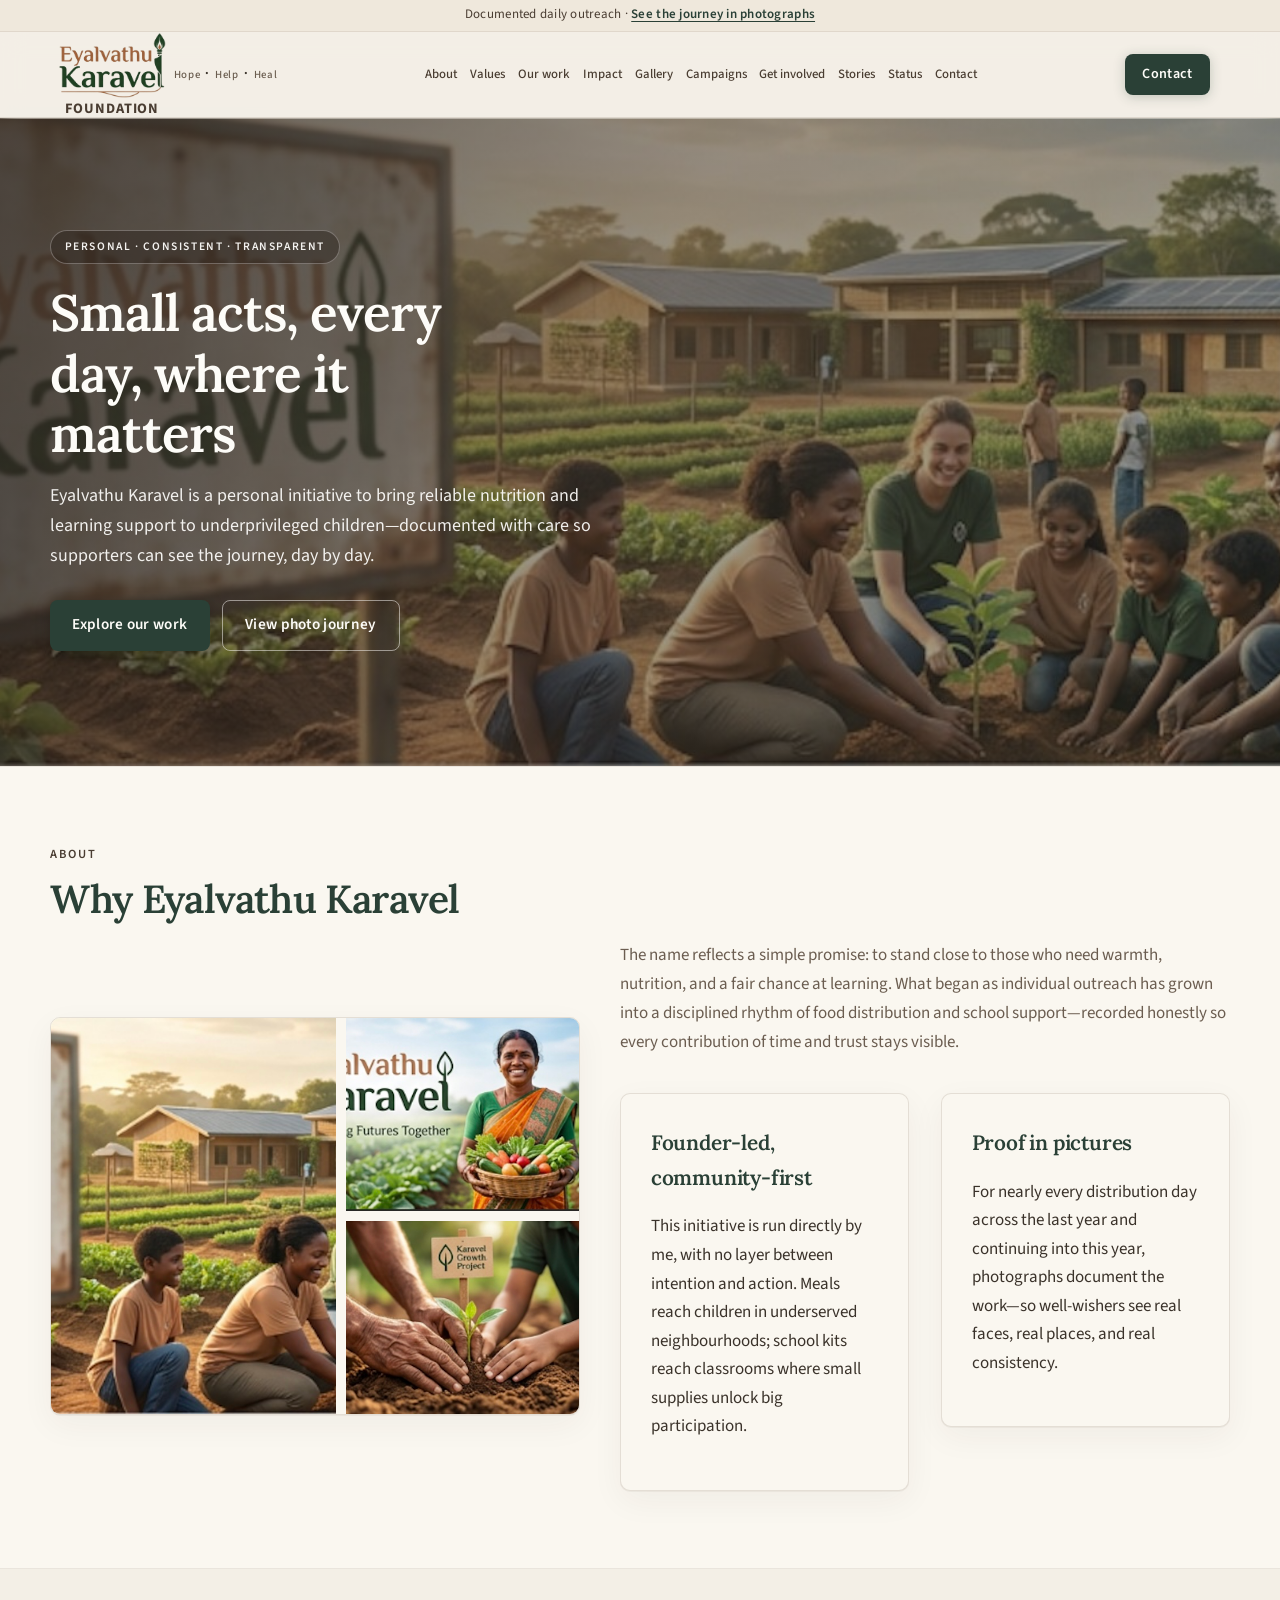
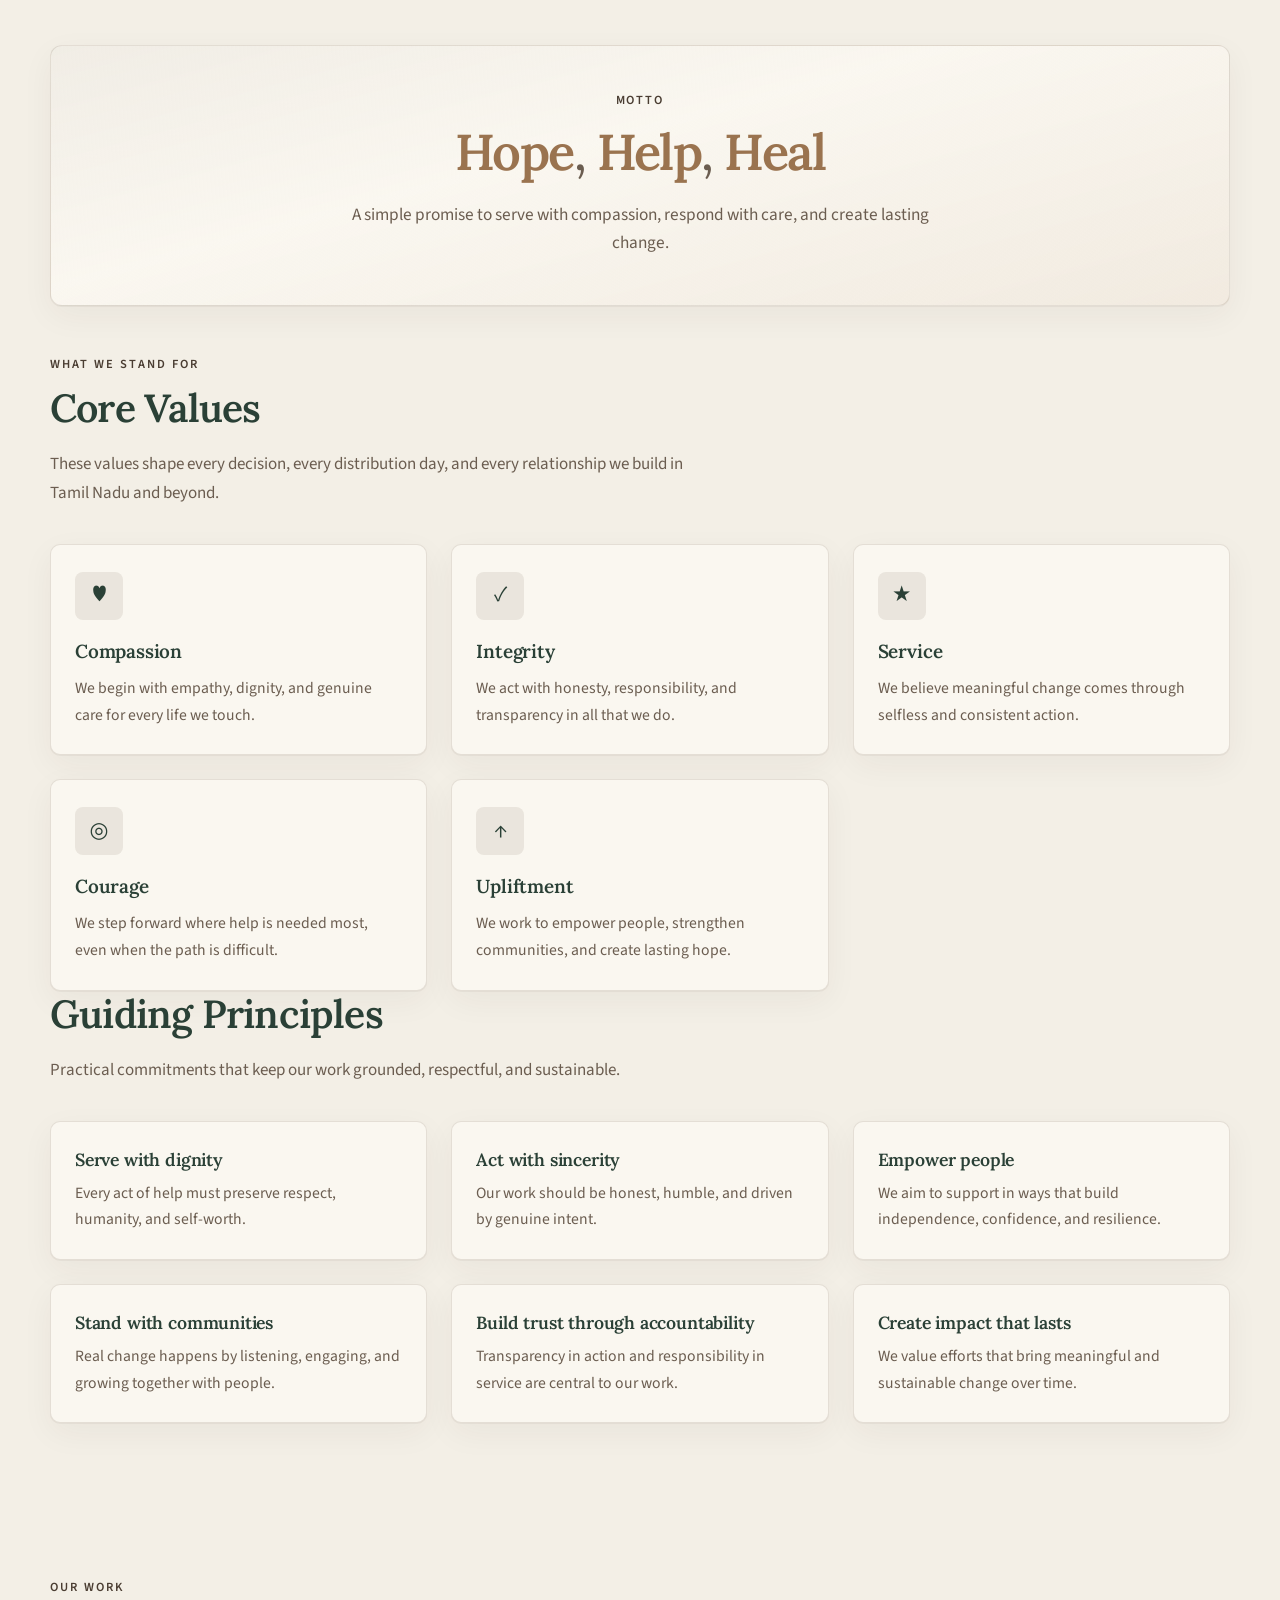
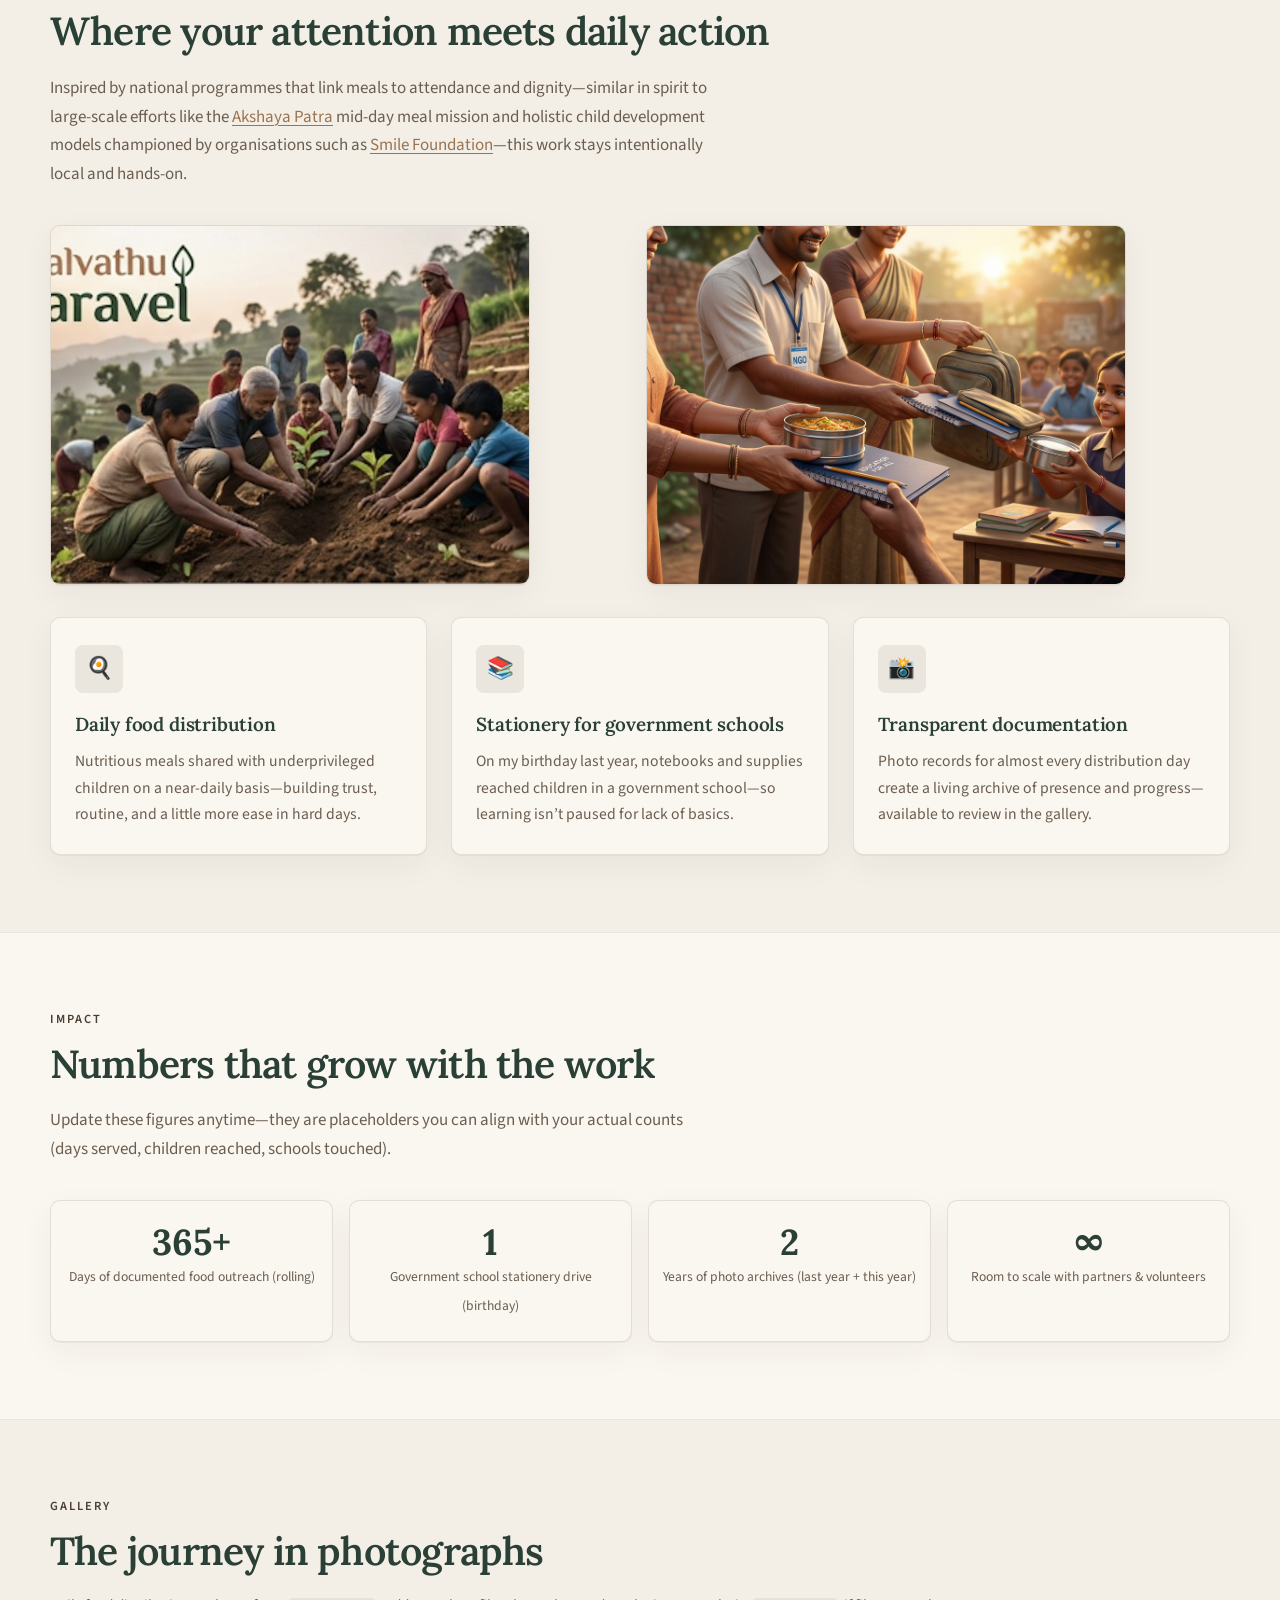
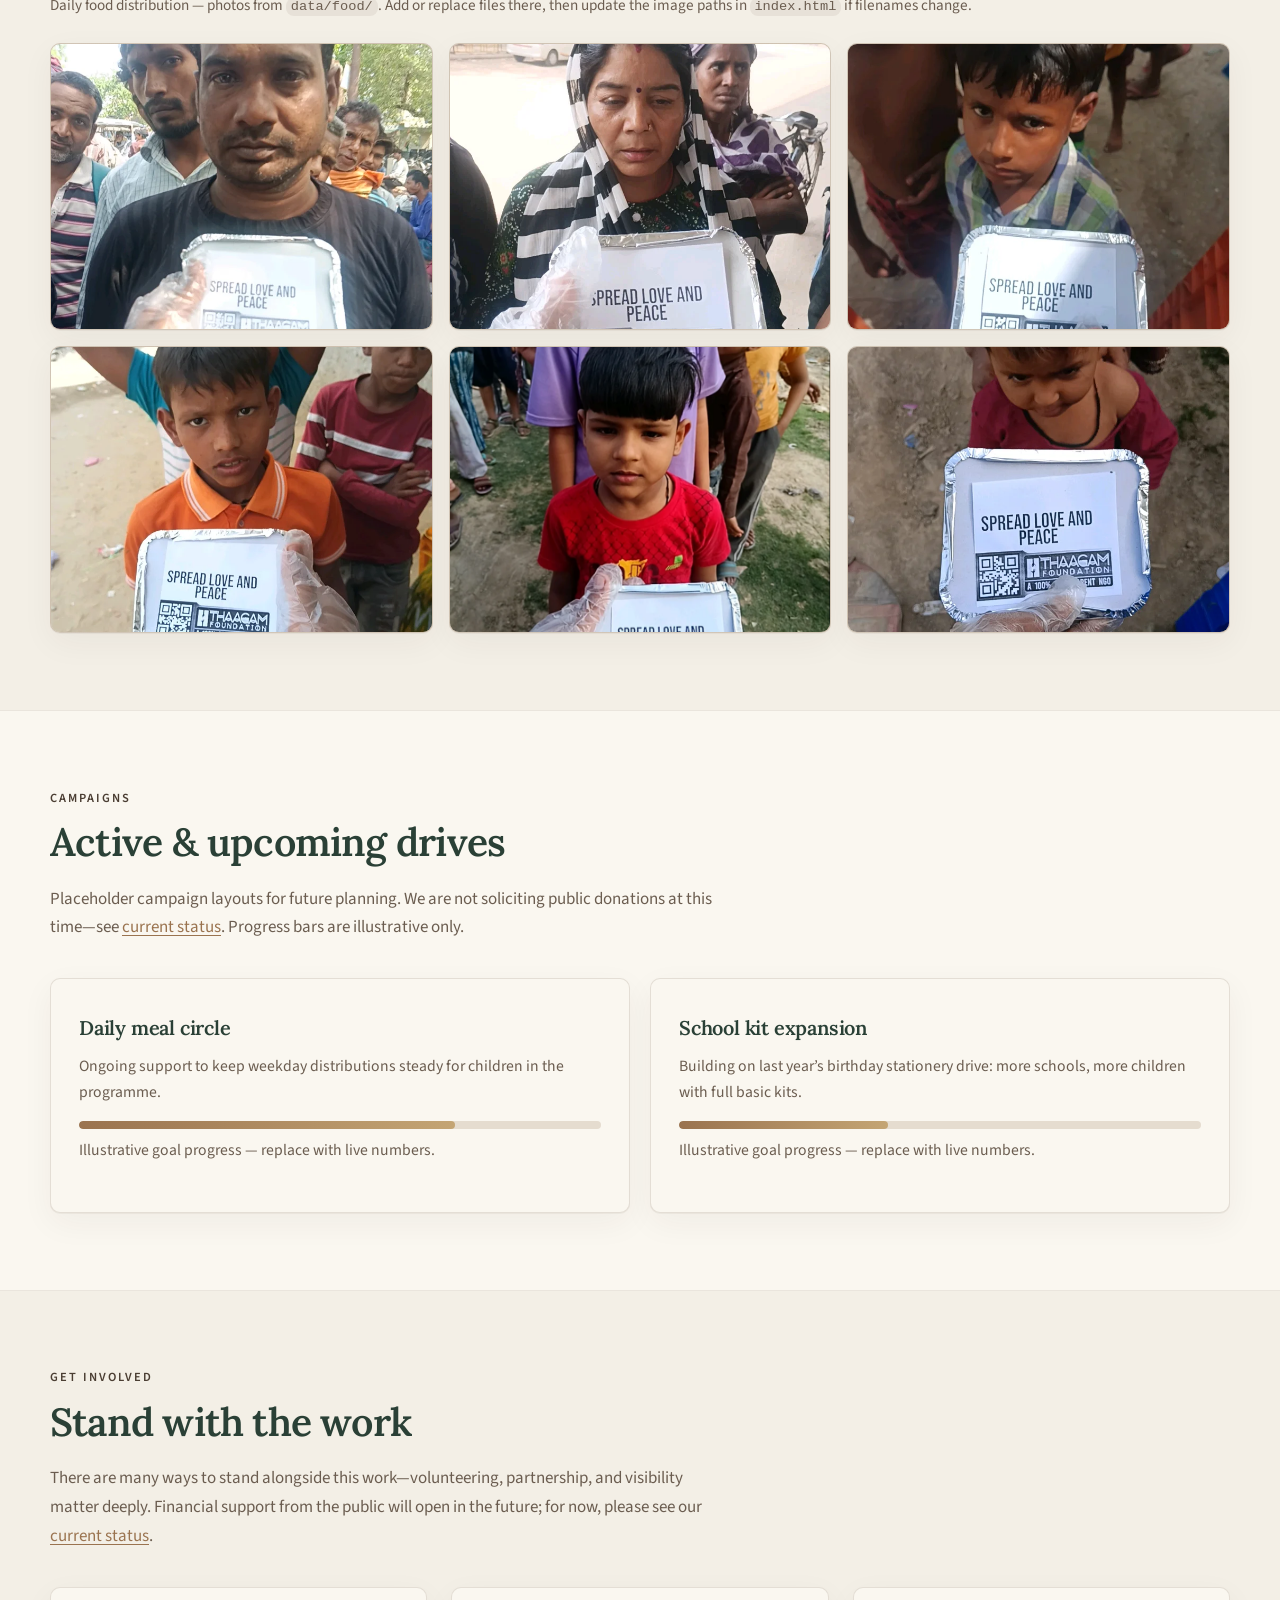
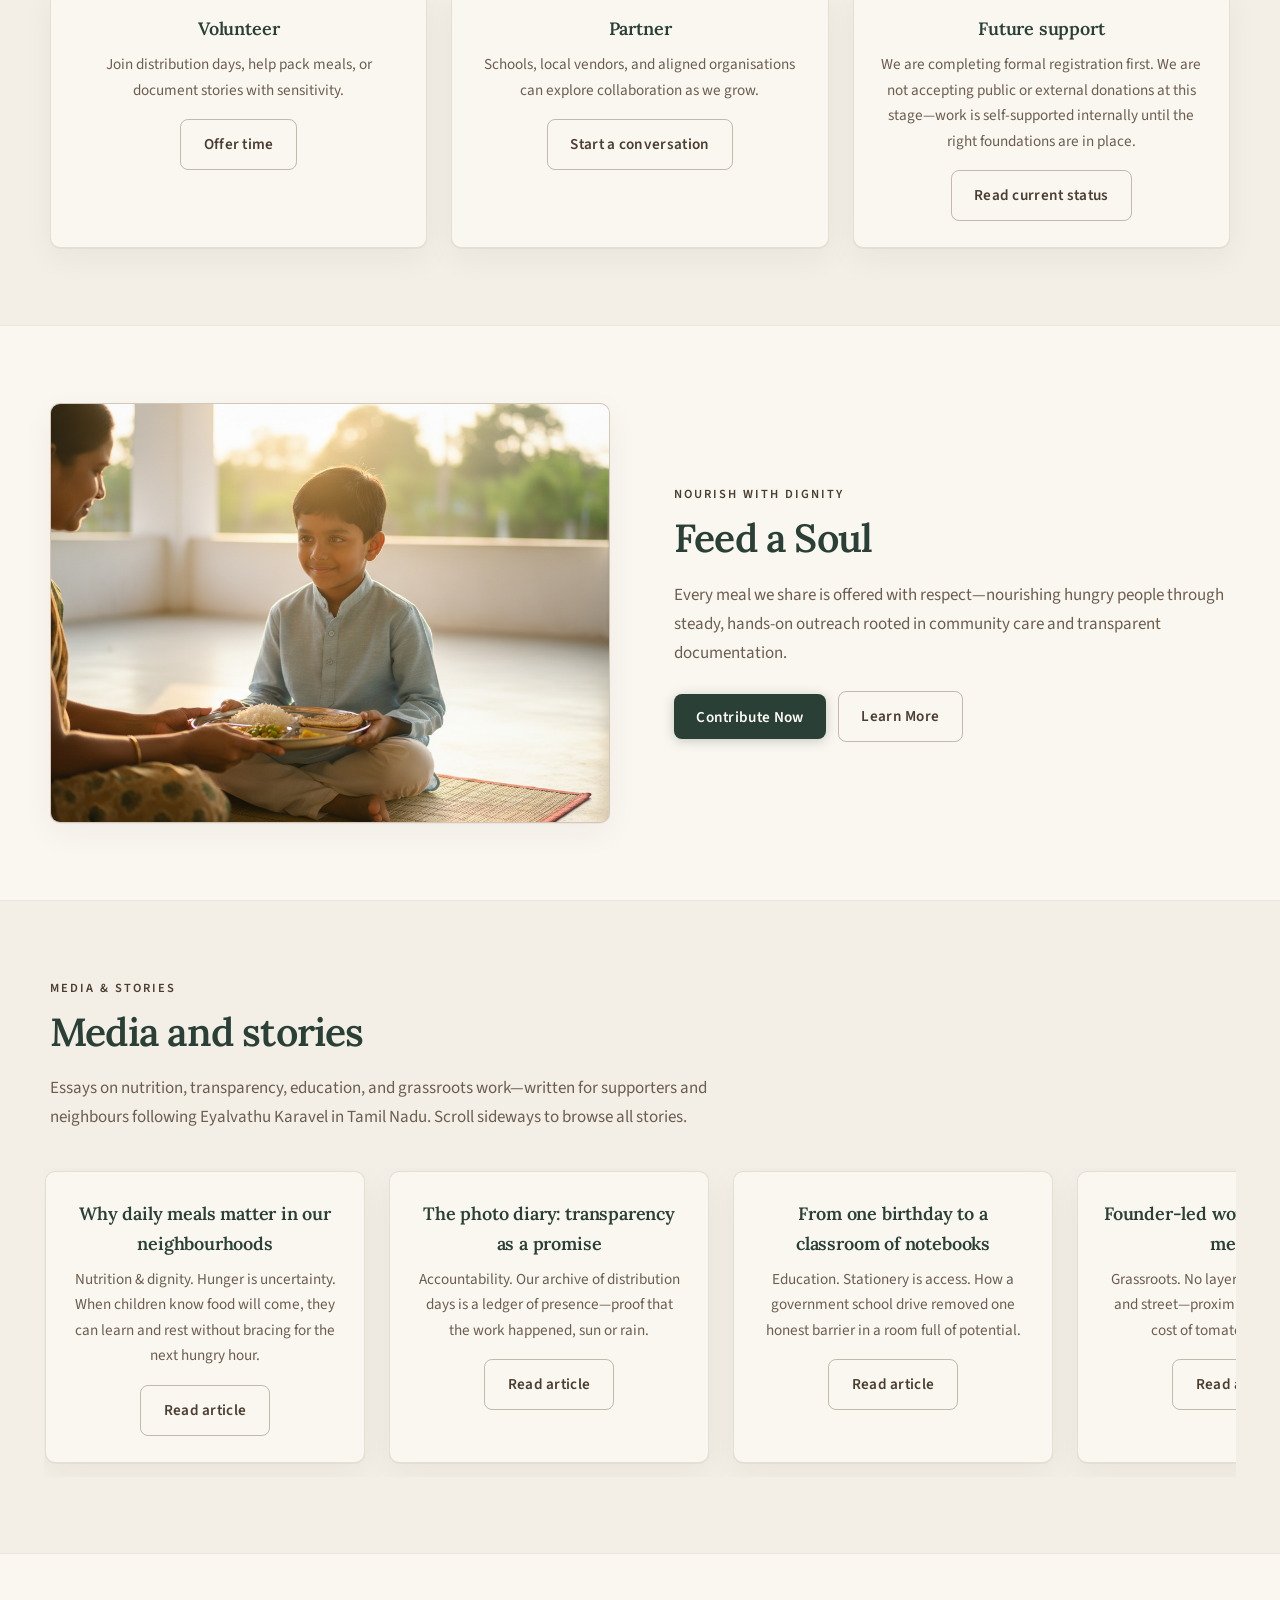
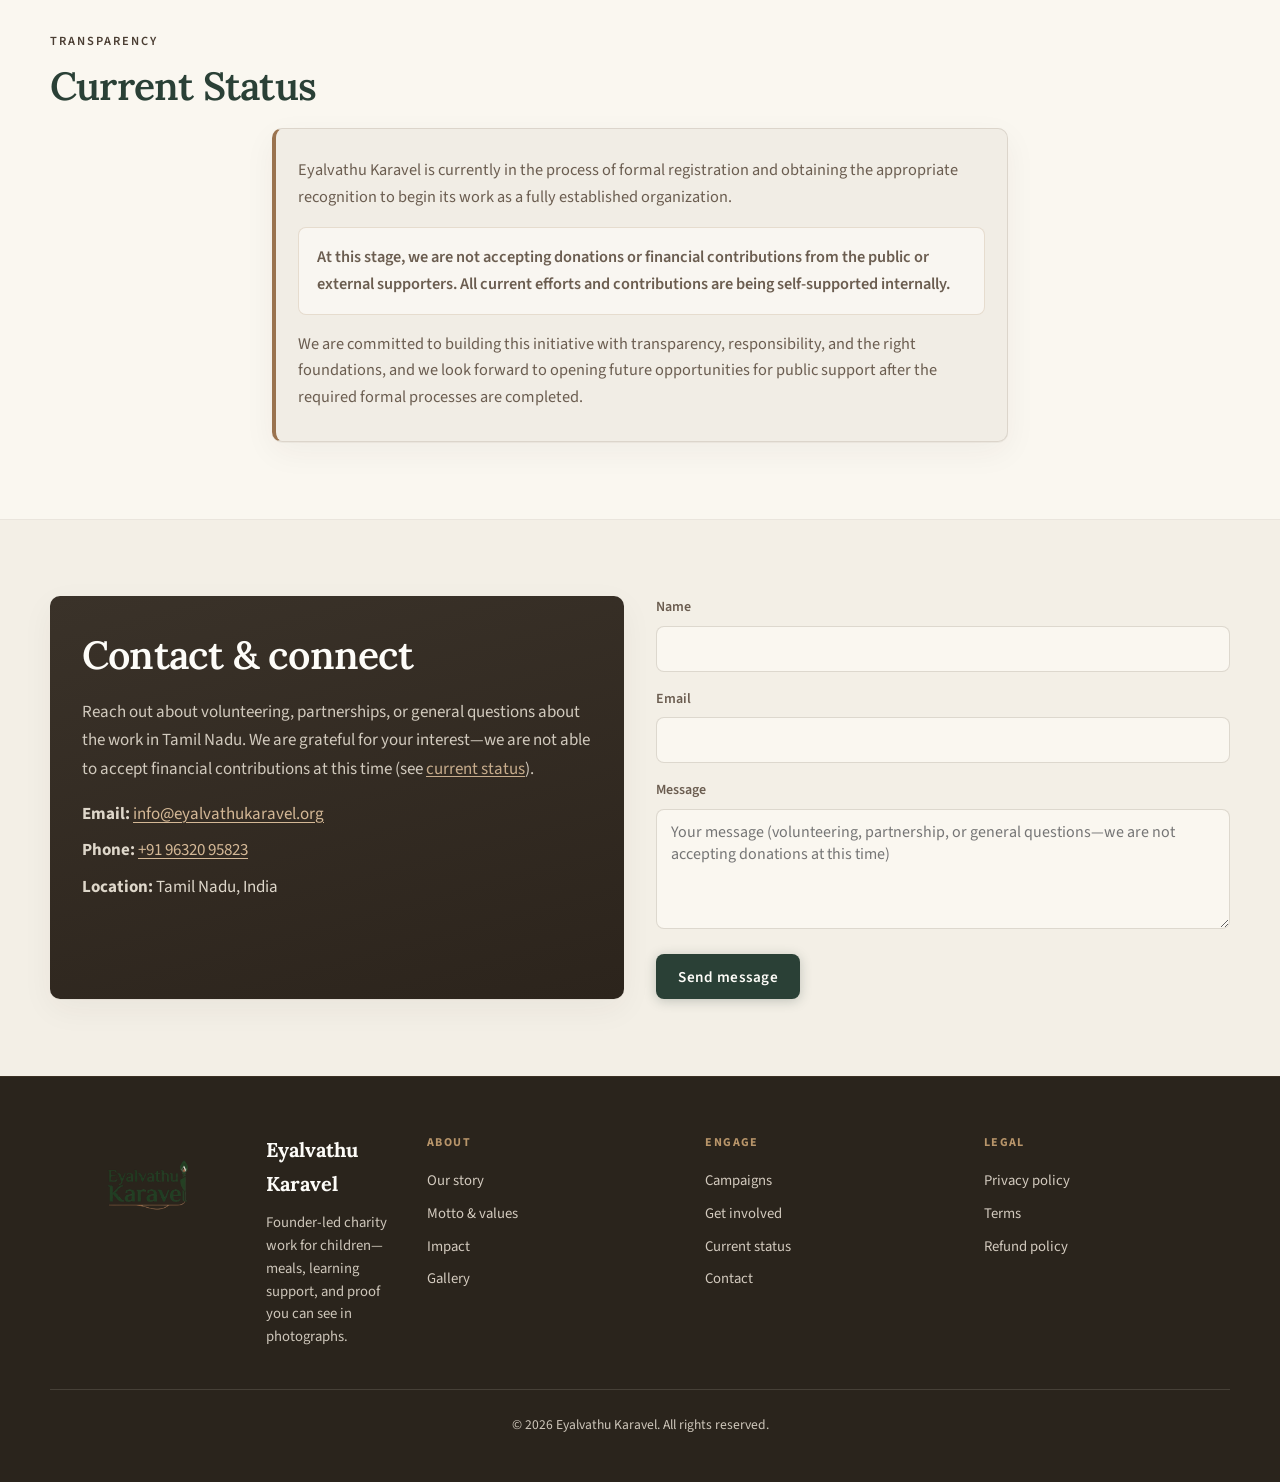
==== commit a038d02a: "logo, favicon changed; added feed a soul section" ====
--- a/index.html
+++ b/index.html
@@ -14,12 +14,13 @@
     <link rel="preconnect" href="https://fonts.googleapis.com" />
     <link rel="preconnect" href="https://fonts.gstatic.com" crossorigin />
     <link
-      href="https://fonts.googleapis.com/css2?family=Fraunces:opsz,wght@9..144,500;9..144,600;9..144,700&family=Source+Sans+3:wght@400;500;600;700&display=swap"
+      href="https://fonts.googleapis.com/css2?family=Lora:ital,wght@0,400;0,500;0,600;0,700;1,400&family=Source+Sans+3:wght@400;500;600;700&display=swap"
       rel="stylesheet"
     />
     <link rel="stylesheet" href="css/styles.css" />
     <link rel="preload" href="images/web/hero.jpg" as="image" fetchpriority="high" />
-    <link rel="icon" href="images/web/favicon.jpg" type="image/jpeg" />
+    <link rel="icon" href="images/gallery/vector/favicon2.png" type="image/png" />
+    <link rel="apple-touch-icon" href="images/gallery/vector/favicon2.png" />
   </head>
   <body>
     <a class="skip-link" href="#main">Skip to content</a>
@@ -35,18 +36,14 @@
             <div class="logo-brand-mark">
               <img
                 class="logo-img"
-                src="images/logo_without_bg.png"
-                width="560"
-                height="445"
+                src="images/gallery/vector/main_logo-Photoroom.png"
+                width="1280"
+                height="731"
                 alt="Eyalvathu Karavel"
                 decoding="async"
               />
             </div>
-            <p class="logo-foundation" aria-label="Foundation">
-              <span class="logo-foundation-letters" aria-hidden="true">
-                <span>F</span><span>O</span><span>U</span><span>N</span><span>D</span><span>A</span><span>T</span><span>I</span><span>O</span><span>N</span>
-              </span>
-            </p>
+            <p class="logo-foundation">Foundation</p>
           </div>
           <p class="logo-motto">
             Hope<span class="logo-dot" aria-hidden="true">·</span>Help<span class="logo-dot" aria-hidden="true">·</span>Heal
@@ -490,6 +487,37 @@
               </p>
               <a class="btn btn-outline" href="#current-status">Read current status</a>
             </article>
+          </div>
+        </div>
+      </section>
+
+      <section class="section section-alt feed-soul" id="feed-a-soul" aria-labelledby="feed-soul-heading">
+        <div class="section-inner">
+          <div class="feed-soul-grid">
+            <div class="feed-soul-visual">
+              <img
+                src="images/gallery/Whisk_5a8fe17fed49dda8aaf4b8adfa76aea6dr.png"
+                alt="Community meal service — warm food shared with dignity"
+                width="1200"
+                height="800"
+                loading="lazy"
+                decoding="async"
+              />
+            </div>
+            <div class="feed-soul-copy">
+              <p class="section-kicker">Nourish with dignity</p>
+              <h2 id="feed-soul-heading">Feed a Soul</h2>
+              <p class="section-intro feed-soul-intro">
+                Every meal we share is offered with respect—nourishing hungry people through steady,
+                hands-on outreach rooted in community care and transparent documentation.
+              </p>
+              <div class="feed-soul-cta">
+                <button type="button" class="btn btn-primary js-open-contribution-modal">
+                  Contribute Now
+                </button>
+                <a class="btn btn-outline" href="data/media/blogs/feed-a-soul-program.html">Learn More</a>
+              </div>
+            </div>
           </div>
         </div>
       </section>
@@ -612,10 +640,6 @@
                 ></textarea>
               </div>
               <button class="btn btn-primary" type="submit">Send message</button>
-              <p class="form-note">
-                This form is front-end only. Wire it to Formspree, Netlify Forms, or your own backend
-                when you deploy.
-              </p>
             </form>
           </div>
         </div>
@@ -628,10 +652,10 @@
           <div class="footer-brand">
             <img
               class="footer-logo"
-              src="images/web/logo-footer.png"
-              width="578"
-              height="445"
-              alt=""
+              src="images/gallery/vector/stacked_logo-Photoroom.png"
+              width="1280"
+              height="731"
+              alt="Eyalvathu Karavel"
               loading="lazy"
               decoding="async"
             />
@@ -676,6 +700,64 @@
       </div>
     </footer>
 
+    <dialog id="contribution-modal" class="contribution-modal" aria-labelledby="contribution-modal-title">
+      <div class="contribution-modal-panel">
+        <button type="button" class="contribution-modal-close" aria-label="Close">&times;</button>
+        <div id="contribution-modal-form-view">
+          <h2 id="contribution-modal-title" class="contribution-modal-title">Express contribution interest</h2>
+          <p class="contribution-modal-note">
+            <em>Donations are not live yet.</em> Share your details so we can note your interest for when
+            official registration is complete. No payment is processed here.
+          </p>
+          <form id="contribution-interest-form" class="contribution-form" action="#" method="post">
+            <div class="form-group">
+              <label for="contrib-name">Full name</label>
+              <input id="contrib-name" name="name" type="text" autocomplete="name" required />
+            </div>
+            <div class="form-group">
+              <label for="contrib-email">Email address</label>
+              <input id="contrib-email" name="email" type="email" autocomplete="email" required />
+            </div>
+            <div class="form-group">
+              <label for="contrib-phone">Phone number</label>
+              <input id="contrib-phone" name="phone" type="tel" autocomplete="tel" />
+            </div>
+            <div class="form-group">
+              <label for="contrib-city">City / location</label>
+              <input id="contrib-city" name="city" type="text" autocomplete="address-level2" />
+            </div>
+            <div class="form-group">
+              <label for="contrib-amount">Contribution intent / amount</label>
+              <input
+                id="contrib-amount"
+                name="contribution_intent"
+                type="text"
+                placeholder="e.g. monthly support, one-time amount idea"
+              />
+            </div>
+            <div class="form-group">
+              <label for="contrib-message">Message / note</label>
+              <textarea id="contrib-message" name="message" rows="3"></textarea>
+            </div>
+            <div class="form-group form-group-checkbox">
+              <label class="checkbox-label">
+                <input type="checkbox" id="contrib-notify" name="notify_when_open" value="yes" />
+                <span>Contact me when donations officially open</span>
+              </label>
+            </div>
+            <button type="submit" class="btn btn-primary contribution-submit">Express Contribution Interest</button>
+          </form>
+        </div>
+        <div id="contribution-modal-success" class="contribution-modal-success" hidden>
+          <p class="contribution-success-text">
+            Thank you for your kind heart to contribute to the society, but unfortunately we are not accepting
+            donations now as we are in the process of official registration of the trust.
+          </p>
+          <button type="button" class="btn btn-outline js-close-contribution-modal">Close</button>
+        </div>
+      </div>
+    </dialog>
+
     <script src="js/main.js"></script>
   </body>
 </html>
--- a/css/styles.css
+++ b/css/styles.css
@@ -1,21 +1,36 @@
-/* Eyalvathu Karavel — earthy palette (inspired by natural clay, sage, sand) */
+/* Eyalvathu Karavel — logo-aligned: warm parchment ground, brown lines & UI text, green for headings & primary CTAs */
 :root {
-  --color-ink: #2a2318;
-  --color-earth: #4a3f32;
-  --color-stone: #6b5d4d;
-  --color-clay: #b8956a;
-  --color-terracotta: #a85c3c;
-  --color-sage: #5f6f56;
-  --color-sage-light: #8a9a7e;
-  --color-sand: #e5ddd0;
-  --color-cream: #f7f4ef;
-  --color-white: #fdfcfa;
-  --font-display: "Fraunces", "Georgia", serif;
+  /* Logo greens — use sparingly (headings, primary buttons, key emphasis) */
+  --color-forest: #2a4036;
+  --color-forest-hover: #22332b;
+  --color-forest-soft: #3d5c4c;
+  --color-heading-green: #2a4036;
+  /* Logo browns — navigation, body, dividers, secondary UI */
+  --color-ink: #3a322a;
+  --color-earth: #4a3d32;
+  --color-stone: #6b5d50;
+  --color-clay: #9a734f;
+  --color-copper: #9a734f;
+  --color-terracotta: #8b5a3c;
+  --color-sage: #4d5a4e;
+  --color-sage-light: #7a8a7c;
+  --color-sand: #e5dccf;
+  --color-cream: #efe8dc;
+  --color-page: #f3efe6;
+  --color-white: #fdfcf8;
+  --color-surface: #faf7f0;
+  --rgb-line: 90, 72, 54;
+  --rgb-green-muted: 42, 64, 54;
+  --font-display: "Lora", "Georgia", serif;
   --font-body: "Source Sans 3", system-ui, sans-serif;
-  --shadow-soft: 0 4px 24px rgba(42, 35, 24, 0.08);
-  --radius: 12px;
+  --shadow-soft: 0 2px 22px rgba(58, 45, 32, 0.06);
+  --shadow-card: 0 1px 0 rgba(58, 45, 32, 0.05), 0 10px 32px rgba(58, 45, 32, 0.05);
+  --radius: 10px;
+  --radius-btn: 8px;
   --max-width: 1180px;
-  --header-h: 92px;
+  --section-pad-y: clamp(3.5rem, 6vw, 5rem);
+  --border-subtle: 1px solid rgba(var(--rgb-line), 0.14);
+  --border-line-muted: 1px solid rgba(var(--rgb-line), 0.1);
 }
 
 *,
@@ -32,9 +47,10 @@
   margin: 0;
   font-family: var(--font-body);
   font-size: 1.0625rem;
-  line-height: 1.65;
+  line-height: 1.68;
   color: var(--color-ink);
-  background: var(--color-cream);
+  background: var(--color-page);
+  -webkit-font-smoothing: antialiased;
 }
 
 img {
@@ -44,7 +60,7 @@
 }
 
 a {
-  color: var(--color-terracotta);
+  color: var(--color-clay);
   text-decoration-thickness: 1px;
   text-underline-offset: 3px;
 }
@@ -70,15 +86,22 @@
 
 /* Top bar */
 .top-bar {
-  background: var(--color-earth);
-  color: var(--color-sand);
-  font-size: 0.875rem;
+  background: var(--color-cream);
+  color: var(--color-earth);
+  font-size: 0.8125rem;
   text-align: center;
-  padding: 0.4rem 1rem;
+  padding: 0.28rem 1rem;
+  letter-spacing: 0.02em;
+  border-bottom: var(--border-line-muted);
 }
 
 .top-bar a {
-  color: var(--color-clay);
+  color: var(--color-heading-green);
+  font-weight: 600;
+}
+
+.top-bar a:hover {
+  color: var(--color-earth);
 }
 
 /* Header */
@@ -86,20 +109,22 @@
   position: sticky;
   top: 0;
   z-index: 1000;
-  background: rgba(247, 244, 239, 0.92);
-  backdrop-filter: blur(10px);
-  border-bottom: 1px solid rgba(74, 63, 50, 0.1);
+  background: rgba(243, 239, 230, 0.94);
+  backdrop-filter: blur(12px);
+  border-bottom: var(--border-subtle);
 }
 
 .header-inner {
   max-width: var(--max-width);
   margin: 0 auto;
-  padding: 0 1.25rem;
-  height: var(--header-h);
+  padding: 0.1rem max(1.25rem, env(safe-area-inset-right, 0px)) 0.1rem
+    max(0.5rem, env(safe-area-inset-left, 0px));
   display: flex;
   align-items: center;
   justify-content: space-between;
   gap: 1rem;
+  min-height: 0;
+  height: auto;
 }
 
 .logo {
@@ -113,44 +138,52 @@
 .logo--image {
   flex-direction: row;
   align-items: center;
-  gap: 0.75rem;
-  max-width: min(100%, 380px);
+  justify-content: flex-start;
+  gap: 0.5rem;
+  max-width: min(100%, 660px);
   flex-shrink: 0;
+  margin-left: 0;
 }
 
 .logo-brand {
-  display: inline-block;
+  display: inline-flex;
+  flex-direction: column;
+  align-items: stretch;
+  gap: 0;
+  width: fit-content;
+  max-width: 100%;
   vertical-align: middle;
   flex-shrink: 0;
 }
 
 .logo-brand-mark {
   display: block;
-  text-align: center;
-  margin-top: -0.35rem;
+  text-align: left;
+  margin-top: 0;
+  line-height: 0;
 }
 
 .logo-img {
   width: auto;
-  height: 72px;
-  max-width: 260px;
+  height: 65px;
+  max-width: 245px;
   object-fit: contain;
-  object-position: left center;
+  object-position: left top;
   display: block;
 }
 
 .logo-motto {
   margin: 0;
   font-family: var(--font-body);
-  font-size: 0.72rem;
+  font-size: 0.68rem;
   font-weight: 500;
   letter-spacing: 0.06em;
   color: var(--color-stone);
-  line-height: 1.35;
+  line-height: 1.3;
   white-space: nowrap;
   align-self: center;
   min-width: 0;
-  padding-top: 0.15rem;
+  padding-top: 0;
 }
 
 .logo-motto .logo-dot {
@@ -163,24 +196,29 @@
   vertical-align: 0.05em;
 }
 
+/* Same horizontal span as the logo image; label centered on that span */
 .logo-foundation {
-  margin: 0.2rem 0 0;
+  margin: 0;
+  margin-top: 0.15rem;
+  padding: 0;
   width: 100%;
+  max-width: none;
   box-sizing: border-box;
   font-family: var(--font-body);
-  font-size: 0.78rem;
+  font-size: 0.9rem;
   font-weight: 700;
+  letter-spacing: 0.06em;
   text-transform: uppercase;
   color: var(--color-earth);
-  line-height: 1.2;
-}
-
-.logo-foundation-letters {
-  display: flex;
-  justify-content: space-between;
-  width: 100%;
-  min-width: 0;
-  letter-spacing: 0;
+  line-height: 1.05;
+  text-align: center;
+}
+
+@media (max-width: 520px) {
+  .logo-img {
+    height: 65px;
+    max-width: min(100%, 245px);
+  }
 }
 
 @media (max-width: 400px) {
@@ -196,10 +234,16 @@
     padding-top: 0.35rem;
     font-size: 0.65rem;
   }
+
+  .footer-logo {
+    height: 112px;
+    max-width: 160px;
+  }
 }
 
 .nav-desktop {
   display: none;
+  flex-shrink: 0;
 }
 
 .nav-desktop ul {
@@ -207,24 +251,30 @@
   margin: 0;
   padding: 0;
   display: flex;
+  flex-wrap: nowrap;
   align-items: center;
-  gap: 0.25rem;
+  gap: 0.15rem;
+}
+
+.nav-desktop li {
+  flex-shrink: 0;
 }
 
 .nav-desktop a {
   display: block;
-  padding: 0.5rem 0.65rem;
-  font-size: 0.9rem;
+  padding: 0.38rem 0.5rem;
+  font-size: 0.875rem;
   font-weight: 500;
   color: var(--color-earth);
   text-decoration: none;
-  border-radius: 6px;
+  border-radius: var(--radius-btn);
+  white-space: nowrap;
 }
 
 .nav-desktop a:hover,
 .nav-desktop a[aria-current="page"] {
-  background: rgba(95, 111, 86, 0.12);
-  color: var(--color-ink);
+  background: rgba(var(--rgb-line), 0.08);
+  color: var(--color-heading-green);
 }
 
 .btn {
@@ -232,47 +282,59 @@
   align-items: center;
   justify-content: center;
   gap: 0.35rem;
-  padding: 0.65rem 1.25rem;
+  padding: 0.72rem 1.4rem;
   font-family: var(--font-body);
   font-size: 0.95rem;
   font-weight: 600;
+  letter-spacing: 0.02em;
   border: none;
-  border-radius: 999px;
+  border-radius: var(--radius-btn);
   cursor: pointer;
   text-decoration: none;
-  transition: transform 0.15s ease, box-shadow 0.15s ease;
+  transition:
+    background-color 0.2s ease,
+    color 0.2s ease,
+    border-color 0.2s ease,
+    box-shadow 0.2s ease;
 }
 
 .btn:active {
-  transform: scale(0.98);
+  transform: translateY(1px);
 }
 
 .btn-primary {
-  background: linear-gradient(135deg, var(--color-terracotta), #8b4a30);
+  background: var(--color-forest);
   color: var(--color-white);
-  box-shadow: 0 2px 12px rgba(168, 92, 60, 0.35);
+  box-shadow: 0 2px 12px rgba(var(--rgb-green-muted), 0.25);
 }
 
 .btn-primary:hover {
   color: var(--color-white);
-  box-shadow: 0 4px 20px rgba(168, 92, 60, 0.45);
+  background: var(--color-forest-hover);
+  box-shadow: 0 4px 18px rgba(var(--rgb-green-muted), 0.3);
 }
 
 .btn-outline {
   background: transparent;
   color: var(--color-earth);
-  border: 2px solid var(--color-clay);
+  border: 1px solid rgba(var(--rgb-line), 0.35);
 }
 
 .btn-outline:hover {
-  background: rgba(184, 149, 106, 0.15);
-  color: var(--color-ink);
+  background: rgba(var(--rgb-line), 0.06);
+  color: var(--color-heading-green);
+  border-color: rgba(var(--rgb-line), 0.45);
 }
 
 .header-actions {
   display: flex;
   align-items: center;
   gap: 0.5rem;
+}
+
+.site-header .header-actions .btn {
+  padding: 0.52rem 1.1rem;
+  font-size: 0.88rem;
 }
 
 .menu-toggle {
@@ -289,7 +351,7 @@
 }
 
 .menu-toggle:hover {
-  background: rgba(95, 111, 86, 0.1);
+  background: rgba(var(--rgb-line), 0.08);
 }
 
 .menu-toggle .bar {
@@ -320,8 +382,8 @@
 
 .nav-mobile {
   display: none;
-  border-top: 1px solid rgba(74, 63, 50, 0.12);
-  background: var(--color-cream);
+  border-top: var(--border-subtle);
+  background: var(--color-page);
   padding: 1rem 1.25rem 1.5rem;
 }
 
@@ -341,7 +403,7 @@
   font-weight: 600;
   color: var(--color-earth);
   text-decoration: none;
-  border-bottom: 1px solid rgba(74, 63, 50, 0.08);
+  border-bottom: 1px solid rgba(var(--rgb-line), 0.1);
 }
 
 .nav-mobile .btn-primary {
@@ -361,6 +423,18 @@
 
   .nav-mobile {
     display: none !important;
+  }
+}
+
+/* Keep all ribbon labels on one row when the bar is tight */
+@media (min-width: 960px) and (max-width: 1320px) {
+  .nav-desktop a {
+    font-size: 0.8rem;
+    padding: 0.34rem 0.38rem;
+  }
+
+  .nav-desktop ul {
+    gap: 0.05rem;
   }
 }
 
@@ -379,7 +453,7 @@
   inset: 0;
   z-index: 0;
   overflow: hidden;
-  background: var(--color-earth) url("../images/web/hero.jpg") center 42% / cover no-repeat;
+  background: #3d342c url("../images/web/hero.jpg") center 42% / cover no-repeat;
 }
 
 .hero-video {
@@ -399,9 +473,9 @@
   z-index: 1;
   background: linear-gradient(
     120deg,
-    rgba(42, 35, 24, 0.76) 0%,
-    rgba(74, 63, 50, 0.52) 42%,
-    rgba(95, 111, 86, 0.4) 100%
+    rgba(42, 34, 28, 0.78) 0%,
+    rgba(58, 48, 40, 0.52) 45%,
+    rgba(48, 56, 48, 0.4) 100%
   );
   pointer-events: none;
 }
@@ -433,33 +507,35 @@
 
 .hero-badge {
   display: inline-block;
-  font-size: 0.75rem;
-  font-weight: 700;
-  letter-spacing: 0.12em;
+  font-size: 0.72rem;
+  font-weight: 600;
+  letter-spacing: 0.14em;
   text-transform: uppercase;
-  color: var(--color-clay);
-  background: rgba(247, 244, 239, 0.15);
-  border: 1px solid rgba(229, 221, 208, 0.35);
-  padding: 0.35rem 0.75rem;
+  color: rgba(253, 252, 250, 0.95);
+  background: rgba(42, 34, 28, 0.45);
+  border: 1px solid rgba(253, 252, 250, 0.28);
+  padding: 0.4rem 0.85rem;
   border-radius: 999px;
-  margin-bottom: 1rem;
+  margin-bottom: 1.15rem;
 }
 
 .hero h1 {
   font-family: var(--font-display);
-  font-size: clamp(2.1rem, 5vw, 3.25rem);
-  font-weight: 600;
-  line-height: 1.15;
+  font-size: clamp(2.15rem, 5vw, 3.2rem);
+  font-weight: 600;
+  line-height: 1.18;
+  letter-spacing: -0.02em;
   color: var(--color-white);
-  margin: 0 0 1rem;
-  max-width: 14ch;
+  margin: 0 0 1.1rem;
+  max-width: 15ch;
 }
 
 .hero-lead {
   font-size: 1.125rem;
-  color: rgba(253, 252, 250, 0.92);
+  line-height: 1.65;
+  color: rgba(253, 252, 250, 0.93);
   max-width: 36rem;
-  margin: 0 0 1.75rem;
+  margin: 0 0 1.85rem;
 }
 
 .hero-cta {
@@ -468,23 +544,35 @@
   gap: 0.75rem;
 }
 
+.hero-cta .btn-primary {
+  background: var(--color-forest);
+  box-shadow: 0 2px 16px rgba(0, 0, 0, 0.2);
+}
+
+.hero-cta .btn-primary:hover {
+  background: var(--color-forest-hover);
+}
+
 .hero-cta .btn-outline {
   color: var(--color-white);
-  border-color: rgba(253, 252, 250, 0.55);
+  border-color: rgba(253, 252, 250, 0.5);
 }
 
 .hero-cta .btn-outline:hover {
   background: rgba(253, 252, 250, 0.12);
   color: var(--color-white);
+  border-color: rgba(253, 252, 250, 0.65);
 }
 
 /* Sections */
 .section {
-  padding: 4rem 1.25rem;
+  padding: var(--section-pad-y) 1.5rem;
 }
 
 .section-alt {
-  background: var(--color-white);
+  background: var(--color-surface);
+  border-top: var(--border-line-muted);
+  border-bottom: var(--border-line-muted);
 }
 
 .section-inner {
@@ -493,26 +581,29 @@
 }
 
 .section-kicker {
-  font-size: 0.8rem;
-  font-weight: 700;
-  letter-spacing: 0.14em;
+  font-size: 0.78rem;
+  font-weight: 600;
+  letter-spacing: 0.16em;
   text-transform: uppercase;
-  color: var(--color-sage);
-  margin: 0 0 0.5rem;
+  color: var(--color-earth);
+  margin: 0 0 0.65rem;
 }
 
 .section h2 {
   font-family: var(--font-display);
-  font-size: clamp(1.75rem, 3.5vw, 2.35rem);
-  font-weight: 600;
-  color: var(--color-ink);
-  margin: 0 0 1rem;
+  font-size: clamp(1.8rem, 3.5vw, 2.45rem);
+  font-weight: 600;
+  letter-spacing: -0.02em;
+  color: var(--color-heading-green);
+  margin: 0 0 1.15rem;
+  line-height: 1.2;
 }
 
 .section-intro {
   max-width: 42rem;
   color: var(--color-stone);
-  margin: 0 0 2rem;
+  margin: 0 0 2.25rem;
+  line-height: 1.7;
 }
 
 .section-intro.mt-0 {
@@ -537,8 +628,8 @@
 .about-visual {
   border-radius: var(--radius);
   overflow: hidden;
-  box-shadow: var(--shadow-soft);
-  border: 1px solid rgba(74, 63, 50, 0.1);
+  box-shadow: var(--shadow-card);
+  border: var(--border-subtle);
   aspect-ratio: 1;
   max-height: 520px;
 }
@@ -605,31 +696,38 @@
 }
 
 .about-card {
-  background: var(--color-cream);
-  border: 1px solid rgba(74, 63, 50, 0.08);
+  background: var(--color-surface);
+  border: var(--border-subtle);
   border-radius: var(--radius);
-  padding: 1.75rem;
-  box-shadow: var(--shadow-soft);
+  padding: 2rem 1.85rem;
+  box-shadow: var(--shadow-card);
 }
 
 .about-card h3 {
   font-family: var(--font-display);
-  font-size: 1.35rem;
+  font-size: 1.3rem;
+  font-weight: 600;
   margin: 0 0 0.75rem;
-  color: var(--color-ink);
+  color: var(--color-heading-green);
+  letter-spacing: -0.01em;
 }
 
 /* Motto, core values & guiding principles (#values) */
 .motto-block {
   margin: 0 0 3rem;
-  padding: 2.5rem 1.5rem 2.75rem;
+  padding: 2.75rem 1.75rem 3rem;
   text-align: center;
-  border-radius: calc(var(--radius) + 4px);
+  border-radius: calc(var(--radius) + 2px);
   background:
-    linear-gradient(145deg, rgba(95, 111, 86, 0.1) 0%, rgba(247, 244, 239, 0.95) 45%, rgba(184, 149, 106, 0.12) 100%),
-    var(--color-white);
-  border: 1px solid rgba(74, 63, 50, 0.1);
-  box-shadow: var(--shadow-soft);
+    linear-gradient(
+      165deg,
+      rgba(var(--rgb-line), 0.06) 0%,
+      rgba(250, 247, 240, 0.98) 42%,
+      rgba(166, 124, 82, 0.1) 100%
+    ),
+    var(--color-surface);
+  border: var(--border-subtle);
+  box-shadow: var(--shadow-card);
 }
 
 .motto-kicker {
@@ -642,12 +740,12 @@
   font-weight: 600;
   letter-spacing: -0.03em;
   line-height: 1.15;
-  color: var(--color-ink);
+  color: var(--color-heading-green);
   margin: 0 0 1.25rem;
 }
 
 .motto-word {
-  color: var(--color-terracotta);
+  color: var(--color-clay);
 }
 
 .motto-punct {
@@ -667,7 +765,8 @@
   font-family: var(--font-display);
   font-size: clamp(1.65rem, 3.2vw, 2.15rem);
   font-weight: 600;
-  color: var(--color-ink);
+  letter-spacing: -0.02em;
+  color: var(--color-heading-green);
   margin: 3rem 0 0.75rem;
 }
 
@@ -682,6 +781,7 @@
 .principles-grid .programme h3 {
   font-size: 1.1rem;
   line-height: 1.35;
+  color: var(--color-heading-green);
 }
 
 @media (min-width: 720px) {
@@ -696,10 +796,10 @@
   margin: 0 auto;
   padding: 1.75rem 1.35rem 1.85rem;
   border-radius: var(--radius);
-  background: rgba(95, 111, 86, 0.07);
-  border: 1px solid rgba(74, 63, 50, 0.1);
-  border-left: 4px solid var(--color-sage);
-  box-shadow: var(--shadow-soft);
+  background: rgba(var(--rgb-line), 0.05);
+  border: var(--border-subtle);
+  border-left: 4px solid var(--color-clay);
+  box-shadow: var(--shadow-card);
 }
 
 .status-notice p {
@@ -714,7 +814,7 @@
 }
 
 .status-notice a {
-  color: var(--color-terracotta);
+  color: var(--color-clay);
 }
 
 .status-notice-emphasis {
@@ -722,9 +822,9 @@
   color: var(--color-ink);
   margin: 1.2rem 0 1.1rem;
   padding: 1rem 1.15rem;
-  background: rgba(247, 244, 239, 0.98);
-  border-radius: 10px;
-  border: 1px solid rgba(168, 92, 60, 0.18);
+  background: rgba(249, 247, 242, 0.95);
+  border-radius: var(--radius-btn);
+  border: 1px solid rgba(166, 124, 82, 0.22);
   line-height: 1.55;
   font-size: 1.02rem;
 }
@@ -744,17 +844,18 @@
 
 .stat {
   text-align: center;
-  padding: 1.25rem 0.75rem;
-  background: var(--color-white);
+  padding: 1.35rem 0.85rem;
+  background: var(--color-surface);
   border-radius: var(--radius);
-  border: 1px solid rgba(74, 63, 50, 0.06);
+  border: var(--border-subtle);
+  box-shadow: var(--shadow-card);
 }
 
 .stat strong {
   display: block;
   font-family: var(--font-display);
   font-size: clamp(1.75rem, 3vw, 2.25rem);
-  color: var(--color-terracotta);
+  color: var(--color-heading-green);
   line-height: 1.1;
 }
 
@@ -776,24 +877,33 @@
 }
 
 .programme {
-  background: var(--color-cream);
+  background: var(--color-surface);
   border-radius: var(--radius);
-  padding: 1.5rem;
-  border: 1px solid rgba(74, 63, 50, 0.08);
-  transition: transform 0.2s ease, box-shadow 0.2s ease;
+  padding: 1.65rem 1.5rem;
+  border: var(--border-subtle);
+  box-shadow: var(--shadow-card);
+  transition:
+    transform 0.22s ease,
+    box-shadow 0.22s ease;
 }
 
 .programme:hover {
-  transform: translateY(-3px);
-  box-shadow: var(--shadow-soft);
+  transform: translateY(-2px);
+  box-shadow: 0 4px 28px rgba(58, 45, 32, 0.09);
+}
+
+@media (prefers-reduced-motion: reduce) {
+  .programme:hover {
+    transform: none;
+  }
 }
 
 .programme-icon {
   width: 48px;
   height: 48px;
-  border-radius: 10px;
-  background: rgba(95, 111, 86, 0.18);
-  color: var(--color-sage);
+  border-radius: var(--radius-btn);
+  background: rgba(var(--rgb-line), 0.1);
+  color: var(--color-heading-green);
   display: flex;
   align-items: center;
   justify-content: center;
@@ -803,7 +913,10 @@
 
 .programme h3 {
   font-family: var(--font-display);
-  font-size: 1.2rem;
+  font-size: 1.18rem;
+  font-weight: 600;
+  letter-spacing: -0.01em;
+  color: var(--color-heading-green);
   margin: 0 0 0.5rem;
 }
 
@@ -828,8 +941,8 @@
   margin: 0;
   border-radius: var(--radius);
   overflow: hidden;
-  box-shadow: var(--shadow-soft);
-  border: 1px solid rgba(74, 63, 50, 0.1);
+  box-shadow: var(--shadow-card);
+  border: var(--border-subtle);
   aspect-ratio: 4 / 3;
   max-height: 360px;
 }
@@ -900,10 +1013,11 @@
 .gallery-item {
   position: relative;
   aspect-ratio: 4/3;
-  border-radius: 10px;
+  border-radius: var(--radius);
   overflow: hidden;
-  background: linear-gradient(145deg, var(--color-sand), rgba(184, 149, 106, 0.35));
-  border: 1px solid rgba(74, 63, 50, 0.1);
+  background: linear-gradient(145deg, var(--color-sand), rgba(166, 124, 82, 0.22));
+  border: var(--border-subtle);
+  box-shadow: var(--shadow-card);
 }
 
 .gallery-placeholder {
@@ -932,8 +1046,8 @@
 .gallery-note code {
   font-size: 0.9em;
   padding: 0.1em 0.35em;
-  background: rgba(74, 63, 50, 0.08);
-  border-radius: 4px;
+  background: rgba(var(--rgb-line), 0.08);
+  border-radius: var(--radius-btn);
 }
 
 .gallery-placeholder small {
@@ -954,14 +1068,18 @@
 }
 
 .campaign {
-  padding: 1.75rem;
+  padding: 2rem 1.75rem;
   border-radius: var(--radius);
-  background: linear-gradient(135deg, var(--color-white) 0%, var(--color-cream) 100%);
-  border: 1px solid rgba(74, 63, 50, 0.1);
+  background: var(--color-surface);
+  border: var(--border-subtle);
+  box-shadow: var(--shadow-card);
 }
 
 .campaign h3 {
   font-family: var(--font-display);
+  font-weight: 600;
+  color: var(--color-heading-green);
+  letter-spacing: -0.01em;
   margin: 0 0 0.5rem;
 }
 
@@ -981,7 +1099,7 @@
 
 .progress-bar {
   height: 100%;
-  background: linear-gradient(90deg, var(--color-sage), var(--color-sage-light));
+  background: linear-gradient(90deg, var(--color-clay), #c4a574);
   border-radius: 999px;
 }
 
@@ -1003,16 +1121,20 @@
 }
 
 .involve-card {
-  padding: 1.5rem;
-  background: var(--color-white);
+  padding: 1.65rem 1.5rem;
+  background: var(--color-surface);
   border-radius: var(--radius);
-  border: 1px solid rgba(74, 63, 50, 0.08);
+  border: var(--border-subtle);
+  box-shadow: var(--shadow-card);
   text-align: center;
 }
 
 .involve-card h3 {
   font-family: var(--font-display);
-  font-size: 1.15rem;
+  font-size: 1.12rem;
+  font-weight: 600;
+  color: var(--color-heading-green);
+  letter-spacing: -0.01em;
   margin: 0 0 0.5rem;
 }
 
@@ -1030,7 +1152,7 @@
   scroll-behavior: smooth;
   -webkit-overflow-scrolling: touch;
   scrollbar-width: thin;
-  scrollbar-color: rgba(74, 63, 50, 0.35) transparent;
+  scrollbar-color: rgba(var(--rgb-line), 0.35) transparent;
   padding-bottom: 0.5rem;
   margin-left: -0.35rem;
   margin-right: -0.35rem;
@@ -1040,9 +1162,9 @@
 }
 
 .media-stories-scroll:focus-visible {
-  outline: 2px solid var(--color-sage);
+  outline: 2px solid var(--color-clay);
   outline-offset: 4px;
-  border-radius: 8px;
+  border-radius: var(--radius-btn);
 }
 
 .involve-grid.involve-grid--horizontal {
@@ -1070,7 +1192,7 @@
 .blog-shell {
   margin: 0;
   min-height: 100vh;
-  background: var(--color-cream);
+  background: var(--color-page);
   padding: 2rem 1.25rem 4rem;
 }
 
@@ -1079,7 +1201,7 @@
   max-width: 42rem;
   margin: 0 auto 1.5rem;
   font-weight: 600;
-  color: var(--color-terracotta);
+  color: var(--color-clay);
   text-decoration: none;
 }
 
@@ -1088,20 +1210,46 @@
   margin: 0 auto;
 }
 
+.blog-article--wide {
+  max-width: 46rem;
+}
+
+.blog-body figure.blog-figure {
+  margin: 2.25rem 0;
+}
+
+.blog-body figure.blog-figure img {
+  width: 100%;
+  height: auto;
+  display: block;
+  border-radius: var(--radius);
+  border: var(--border-subtle);
+  box-shadow: var(--shadow-card);
+}
+
+.blog-body figcaption {
+  font-size: 0.9rem;
+  line-height: 1.5;
+  color: var(--color-stone);
+  margin-top: 0.65rem;
+  font-style: italic;
+}
+
 .blog-article-header h1 {
   font-family: var(--font-display);
   font-size: clamp(1.65rem, 4vw, 2.25rem);
-  color: var(--color-ink);
+  color: var(--color-heading-green);
   line-height: 1.2;
   margin: 0.35rem 0 1rem;
   font-weight: 600;
+  letter-spacing: -0.02em;
 }
 
 .blog-meta {
   font-size: 0.75rem;
   text-transform: uppercase;
   letter-spacing: 0.1em;
-  color: var(--color-sage);
+  color: var(--color-earth);
   margin: 0;
   font-weight: 600;
 }
@@ -1137,10 +1285,11 @@
 }
 
 .contact-card {
-  background: var(--color-earth);
-  color: var(--color-sand);
-  padding: 2rem;
+  background: linear-gradient(165deg, #3a3229 0%, #2c241c 100%);
+  color: rgba(232, 224, 212, 0.95);
+  padding: 2.25rem 2rem;
   border-radius: var(--radius);
+  box-shadow: var(--shadow-card);
 }
 
 .contact-card h2 {
@@ -1153,13 +1302,13 @@
 }
 
 .contact-card p a {
-  color: var(--color-clay);
+  color: #d4b896;
   text-decoration: underline;
   text-underline-offset: 2px;
 }
 
 .contact-card p a:hover {
-  color: var(--color-sand);
+  color: var(--color-white);
 }
 
 .contact-list {
@@ -1173,7 +1322,7 @@
 }
 
 .contact-list a {
-  color: var(--color-clay);
+  color: #d4b896;
 }
 
 .form-group {
@@ -1185,18 +1334,25 @@
   font-size: 0.875rem;
   font-weight: 600;
   margin-bottom: 0.35rem;
-  color: var(--color-earth);
+  color: var(--color-stone);
 }
 
 .form-group input,
 .form-group textarea {
   width: 100%;
-  padding: 0.65rem 0.85rem;
+  padding: 0.7rem 0.9rem;
   font-family: var(--font-body);
   font-size: 1rem;
-  border: 1px solid rgba(74, 63, 50, 0.2);
-  border-radius: 8px;
-  background: var(--color-white);
+  border: 1px solid rgba(var(--rgb-line), 0.18);
+  border-radius: var(--radius-btn);
+  background: var(--color-surface);
+  transition: border-color 0.15s ease;
+}
+
+.form-group input:focus,
+.form-group textarea:focus {
+  outline: none;
+  border-color: rgba(var(--rgb-line), 0.4);
 }
 
 .form-group textarea {
@@ -1204,17 +1360,12 @@
   resize: vertical;
 }
 
-.form-note {
-  font-size: 0.85rem;
-  color: var(--color-stone);
-  margin-top: 0.75rem;
-}
-
 /* Footer */
 .site-footer {
-  background: var(--color-ink);
-  color: rgba(229, 221, 208, 0.85);
-  padding: 3rem 1.25rem 2rem;
+  background: #2a241c;
+  color: rgba(229, 221, 208, 0.88);
+  padding: 3.5rem 1.5rem 2rem;
+  border-top: 1px solid rgba(90, 72, 54, 0.35);
 }
 
 .footer-inner {
@@ -1240,11 +1391,13 @@
 }
 
 .footer-logo {
-  width: 88px;
-  height: auto;
+  width: auto;
+  height: 132px;
+  max-width: 200px;
   flex-shrink: 0;
   object-fit: contain;
-  opacity: 0.95;
+  object-position: left top;
+  opacity: 0.98;
 }
 
 .footer-brand-text strong {
@@ -1263,7 +1416,7 @@
   font-size: 0.75rem;
   text-transform: uppercase;
   letter-spacing: 0.12em;
-  color: var(--color-clay);
+  color: #b8956a;
   margin: 0 0 0.75rem;
 }
 
@@ -1301,3 +1454,167 @@
 .mt-0 {
   margin-top: 0;
 }
+
+/* Feed a Soul — contribution interest (isolated) */
+.feed-soul .feed-soul-grid {
+  display: grid;
+  gap: 2rem;
+  align-items: center;
+}
+
+@media (min-width: 900px) {
+  .feed-soul .feed-soul-grid {
+    grid-template-columns: minmax(0, 1.05fr) minmax(0, 1fr);
+    gap: 2.5rem;
+  }
+}
+
+.feed-soul-visual {
+  border-radius: var(--radius);
+  overflow: hidden;
+  border: var(--border-subtle);
+  box-shadow: var(--shadow-card);
+  aspect-ratio: 4 / 3;
+  max-height: min(420px, 55vh);
+  background: var(--color-sand);
+}
+
+.feed-soul-visual img {
+  width: 100%;
+  height: 100%;
+  object-fit: cover;
+  object-position: center 42%;
+}
+
+.feed-soul-intro {
+  margin-bottom: 1.5rem;
+}
+
+.feed-soul-cta {
+  display: flex;
+  flex-wrap: wrap;
+  gap: 0.75rem;
+  align-items: center;
+}
+
+.feed-soul .section-kicker {
+  color: var(--color-earth);
+}
+
+.feed-soul h2 {
+  color: var(--color-heading-green);
+}
+
+.contribution-modal {
+  padding: 0;
+  border: none;
+  background: transparent;
+  max-width: min(100vw - 1.5rem, 28rem);
+  width: 100%;
+}
+
+.contribution-modal::backdrop {
+  background: rgba(44, 40, 32, 0.45);
+  backdrop-filter: blur(4px);
+}
+
+.contribution-modal-panel {
+  position: relative;
+  background: var(--color-surface);
+  border-radius: var(--radius);
+  padding: 2rem 1.75rem 1.75rem;
+  border: var(--border-subtle);
+  box-shadow: var(--shadow-card);
+}
+
+.contribution-modal-close {
+  position: absolute;
+  top: 0.75rem;
+  right: 0.75rem;
+  width: 2.25rem;
+  height: 2.25rem;
+  border: none;
+  background: rgba(var(--rgb-line), 0.08);
+  color: var(--color-earth);
+  font-size: 1.35rem;
+  line-height: 1;
+  border-radius: var(--radius-btn);
+  cursor: pointer;
+  display: flex;
+  align-items: center;
+  justify-content: center;
+}
+
+.contribution-modal-close:hover {
+  background: rgba(var(--rgb-line), 0.14);
+  color: var(--color-heading-green);
+}
+
+.contribution-modal-title {
+  font-family: var(--font-display);
+  font-size: 1.45rem;
+  font-weight: 600;
+  color: var(--color-heading-green);
+  margin: 0 2rem 0.75rem 0;
+  letter-spacing: -0.02em;
+  line-height: 1.25;
+  padding-right: 0.5rem;
+}
+
+.contribution-modal-note {
+  margin: 0 0 1.25rem;
+  font-size: 0.9rem;
+  line-height: 1.55;
+  color: var(--color-stone);
+}
+
+.contribution-form .form-group {
+  margin-bottom: 0.85rem;
+}
+
+.contribution-form .form-group textarea {
+  min-height: 88px;
+}
+
+.form-group-checkbox {
+  margin-bottom: 1rem;
+}
+
+.checkbox-label {
+  display: flex;
+  align-items: flex-start;
+  gap: 0.6rem;
+  font-size: 0.92rem;
+  line-height: 1.45;
+  color: var(--color-stone);
+  cursor: pointer;
+  font-weight: 500;
+}
+
+.checkbox-label input {
+  margin-top: 0.2rem;
+  flex-shrink: 0;
+  accent-color: var(--color-heading-green);
+}
+
+.contribution-submit {
+  width: 100%;
+  margin-top: 0.35rem;
+}
+
+.contribution-modal-success {
+  text-align: center;
+  padding: 0.5rem 0 0;
+}
+
+.contribution-success-text {
+  margin: 0 0 1.25rem;
+  font-size: 1.02rem;
+  line-height: 1.65;
+  color: var(--color-ink);
+}
+
+.contribution-modal-success .btn {
+  width: 100%;
+  max-width: 12rem;
+}
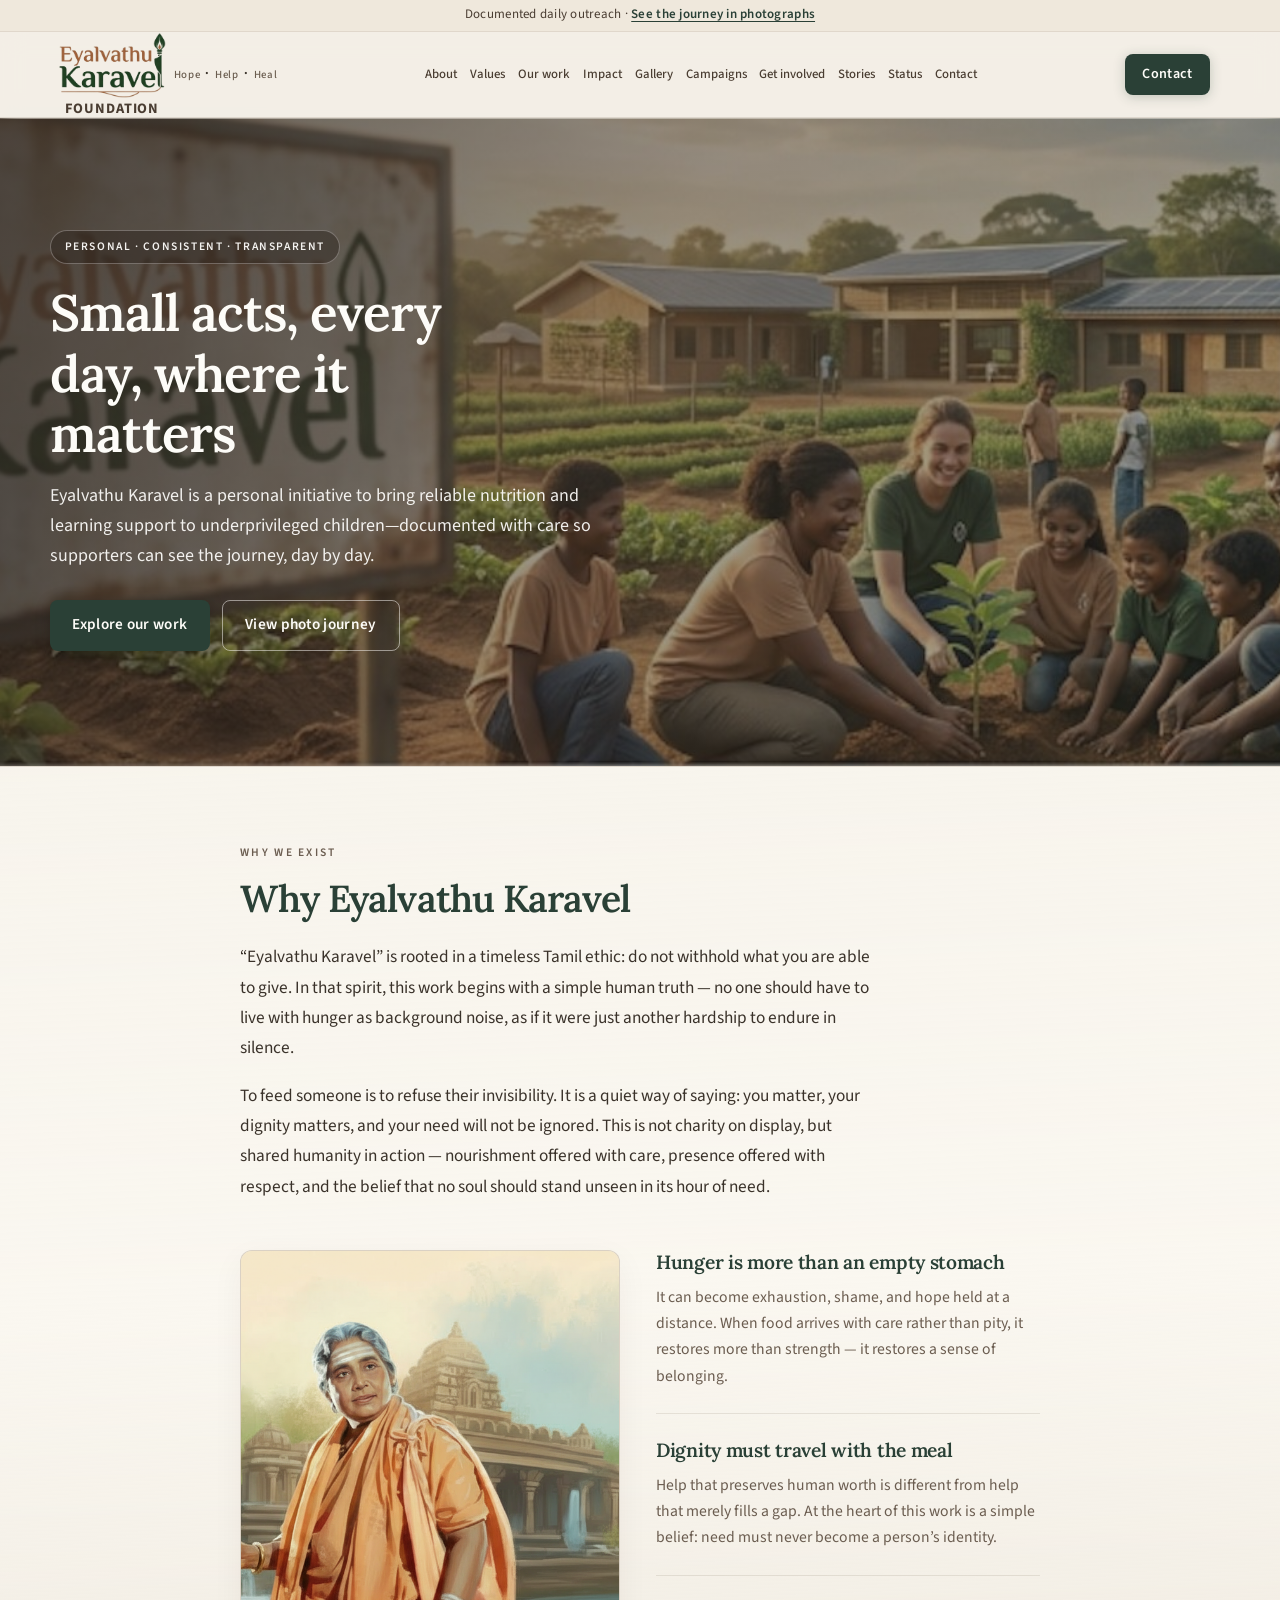
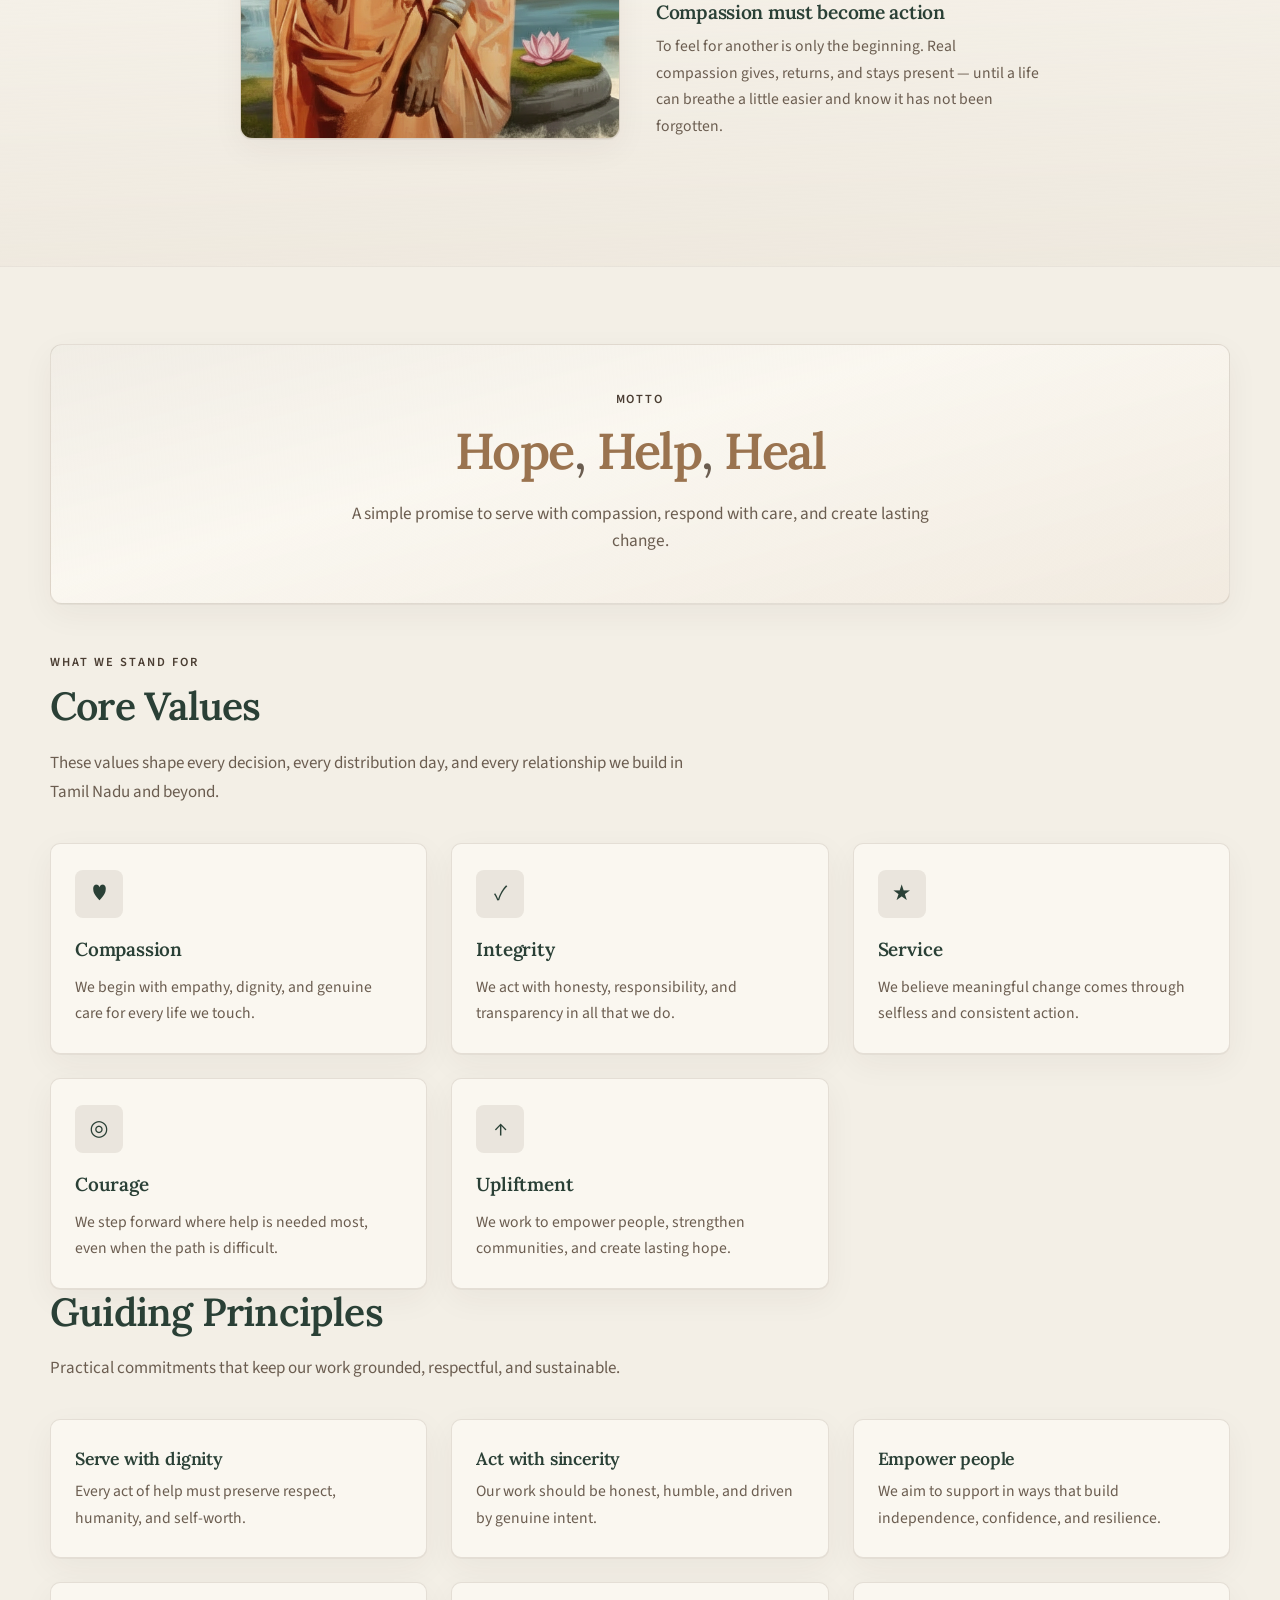
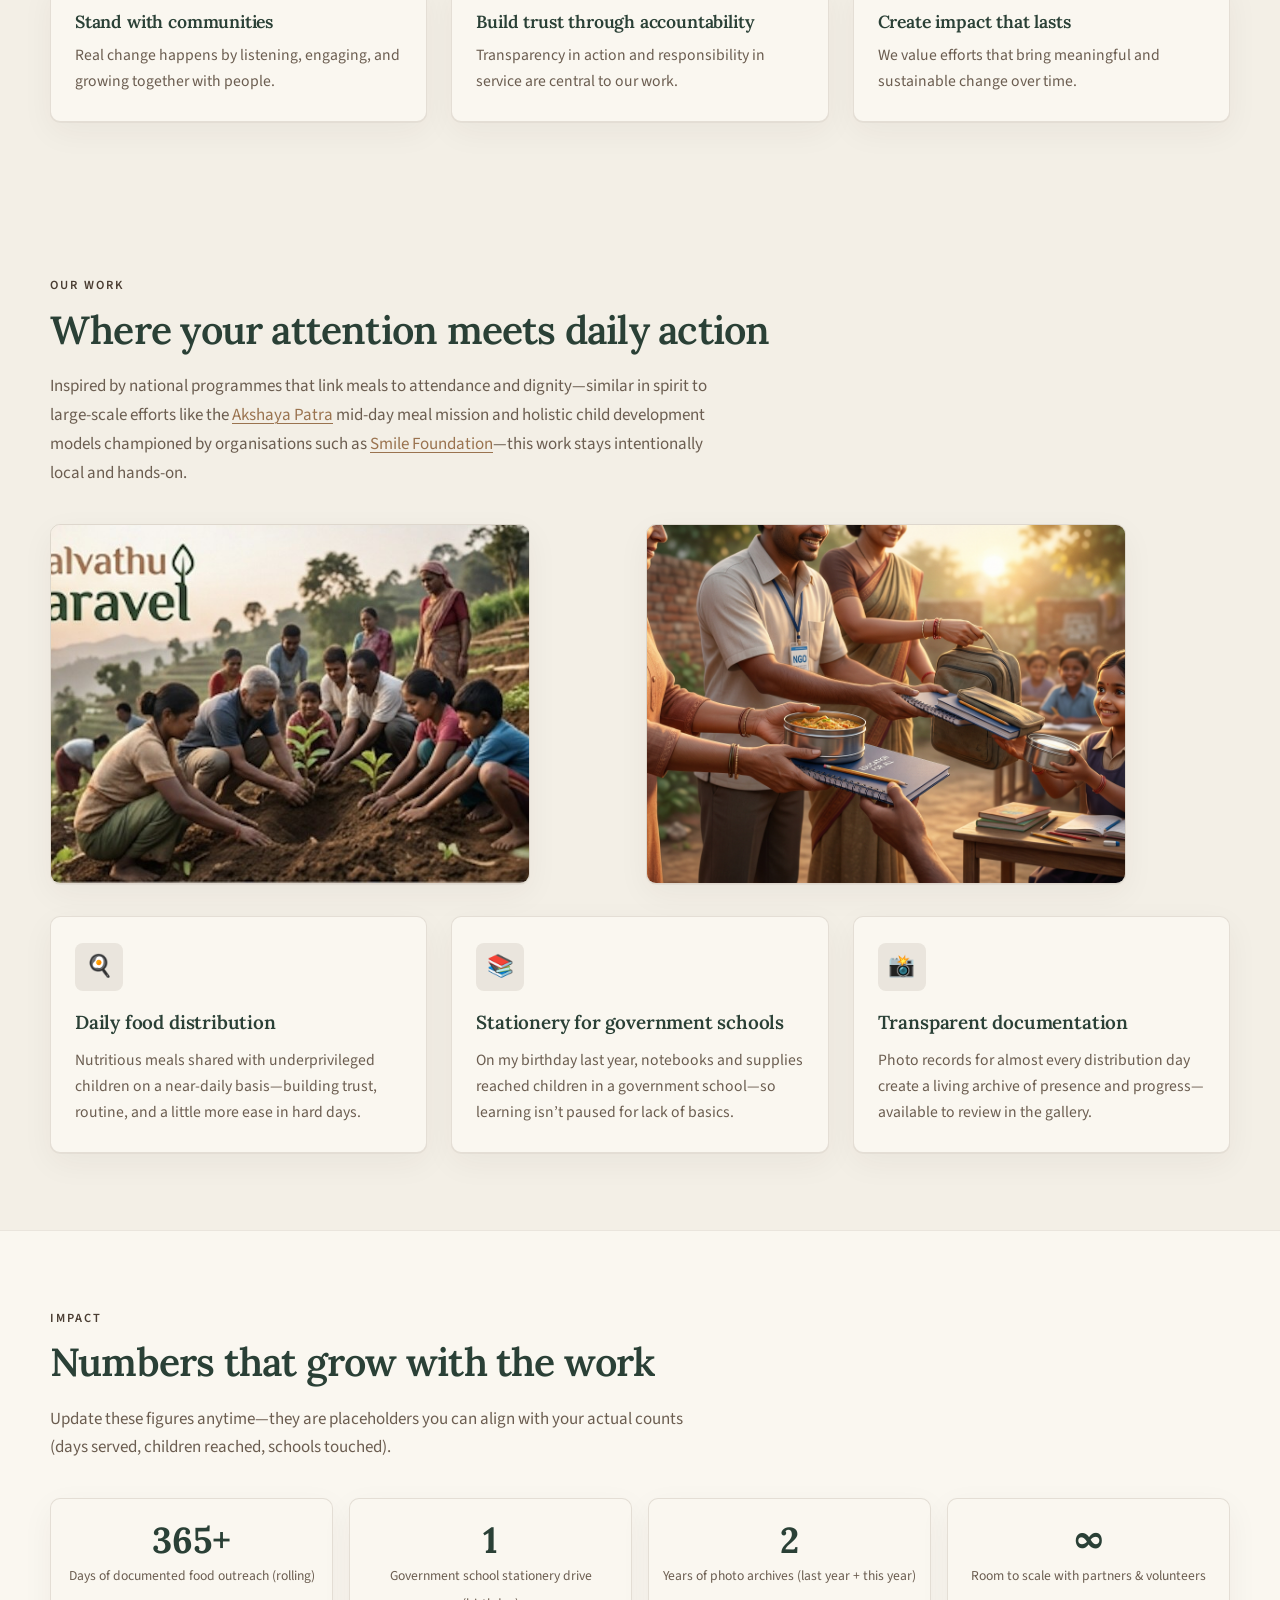
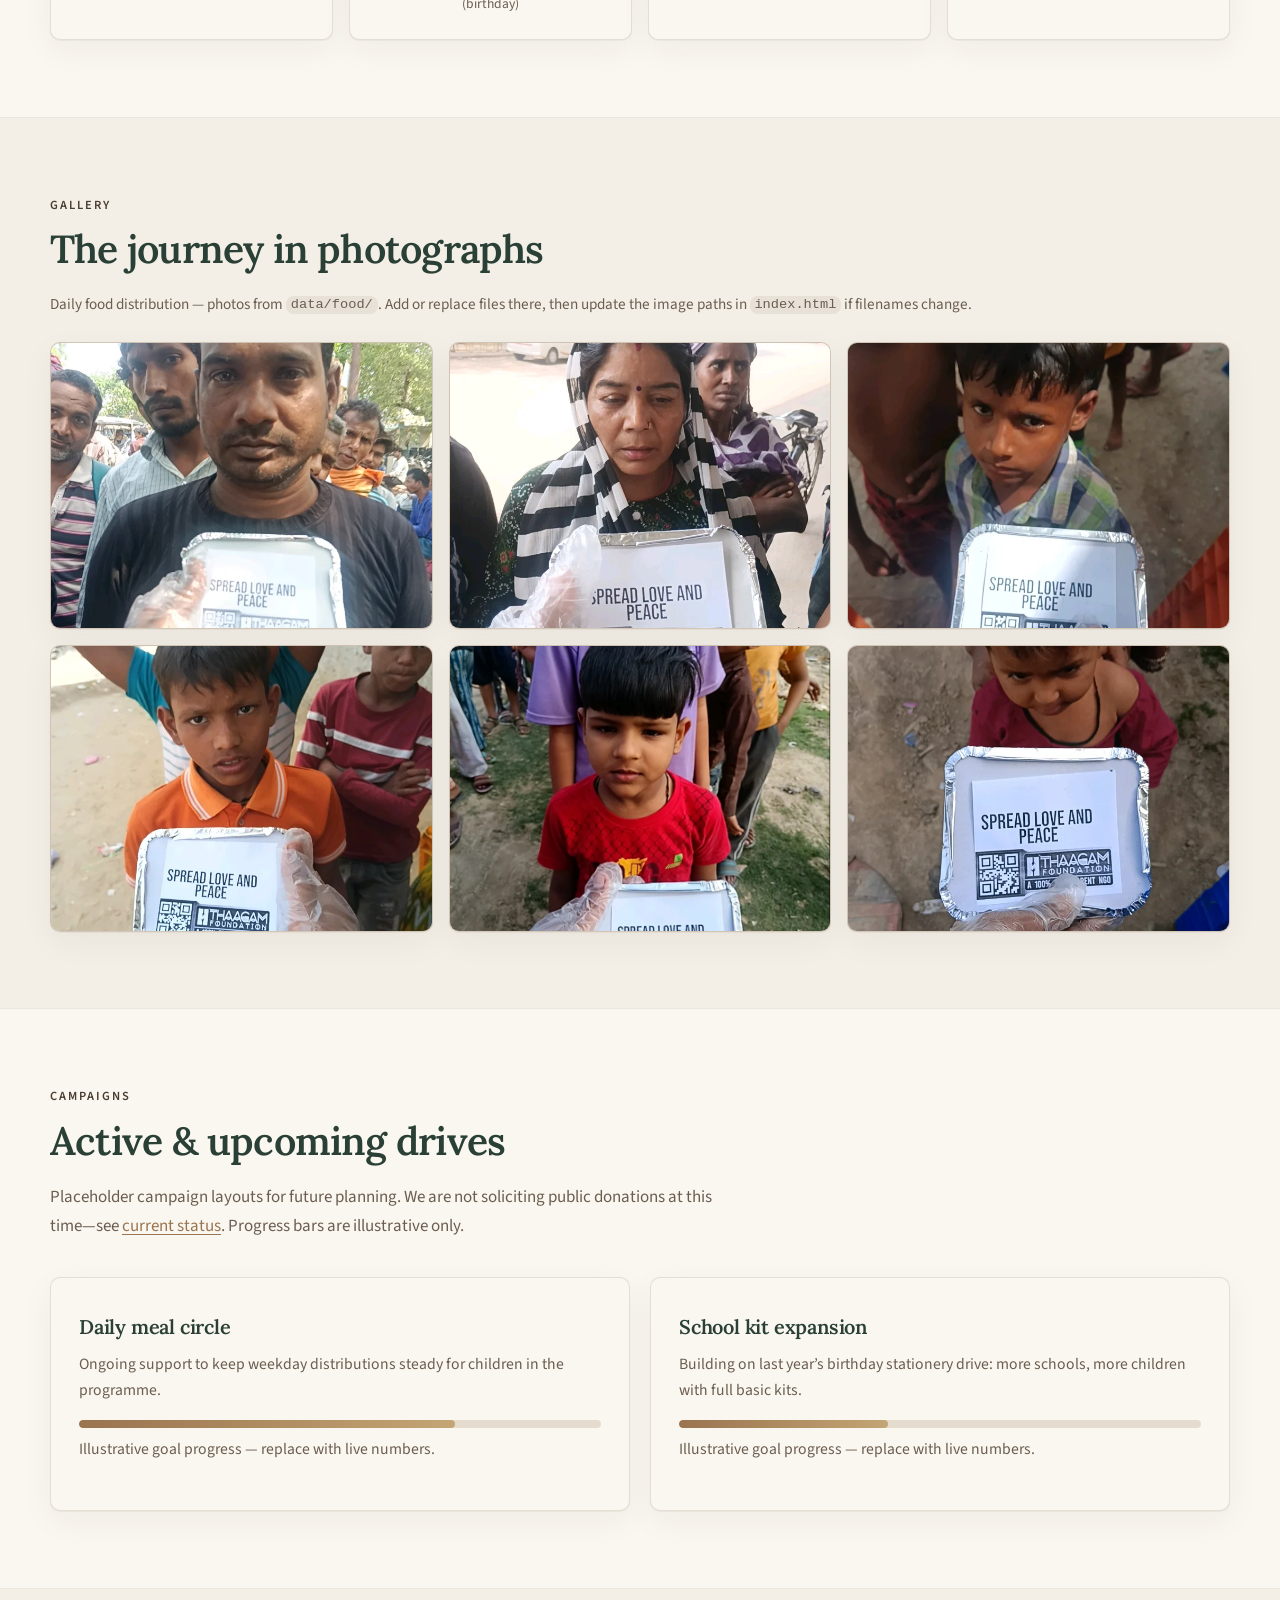
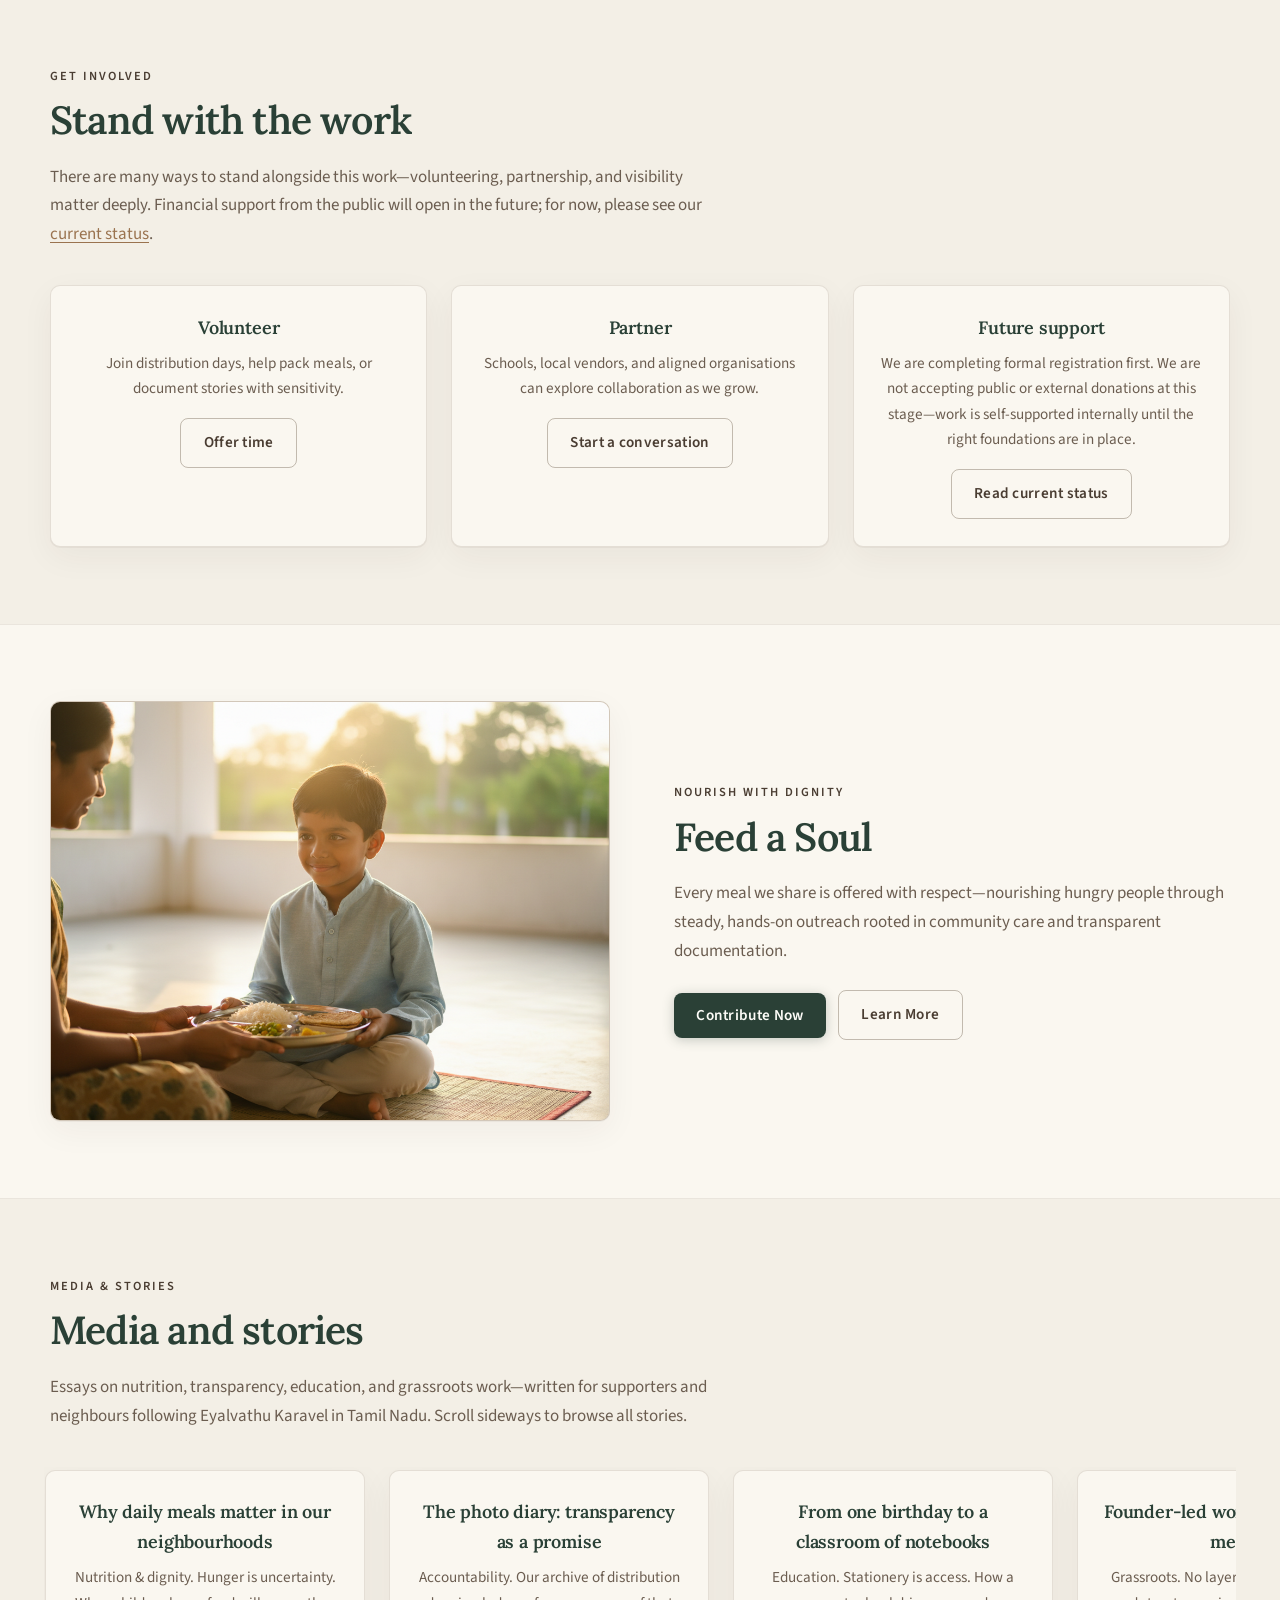
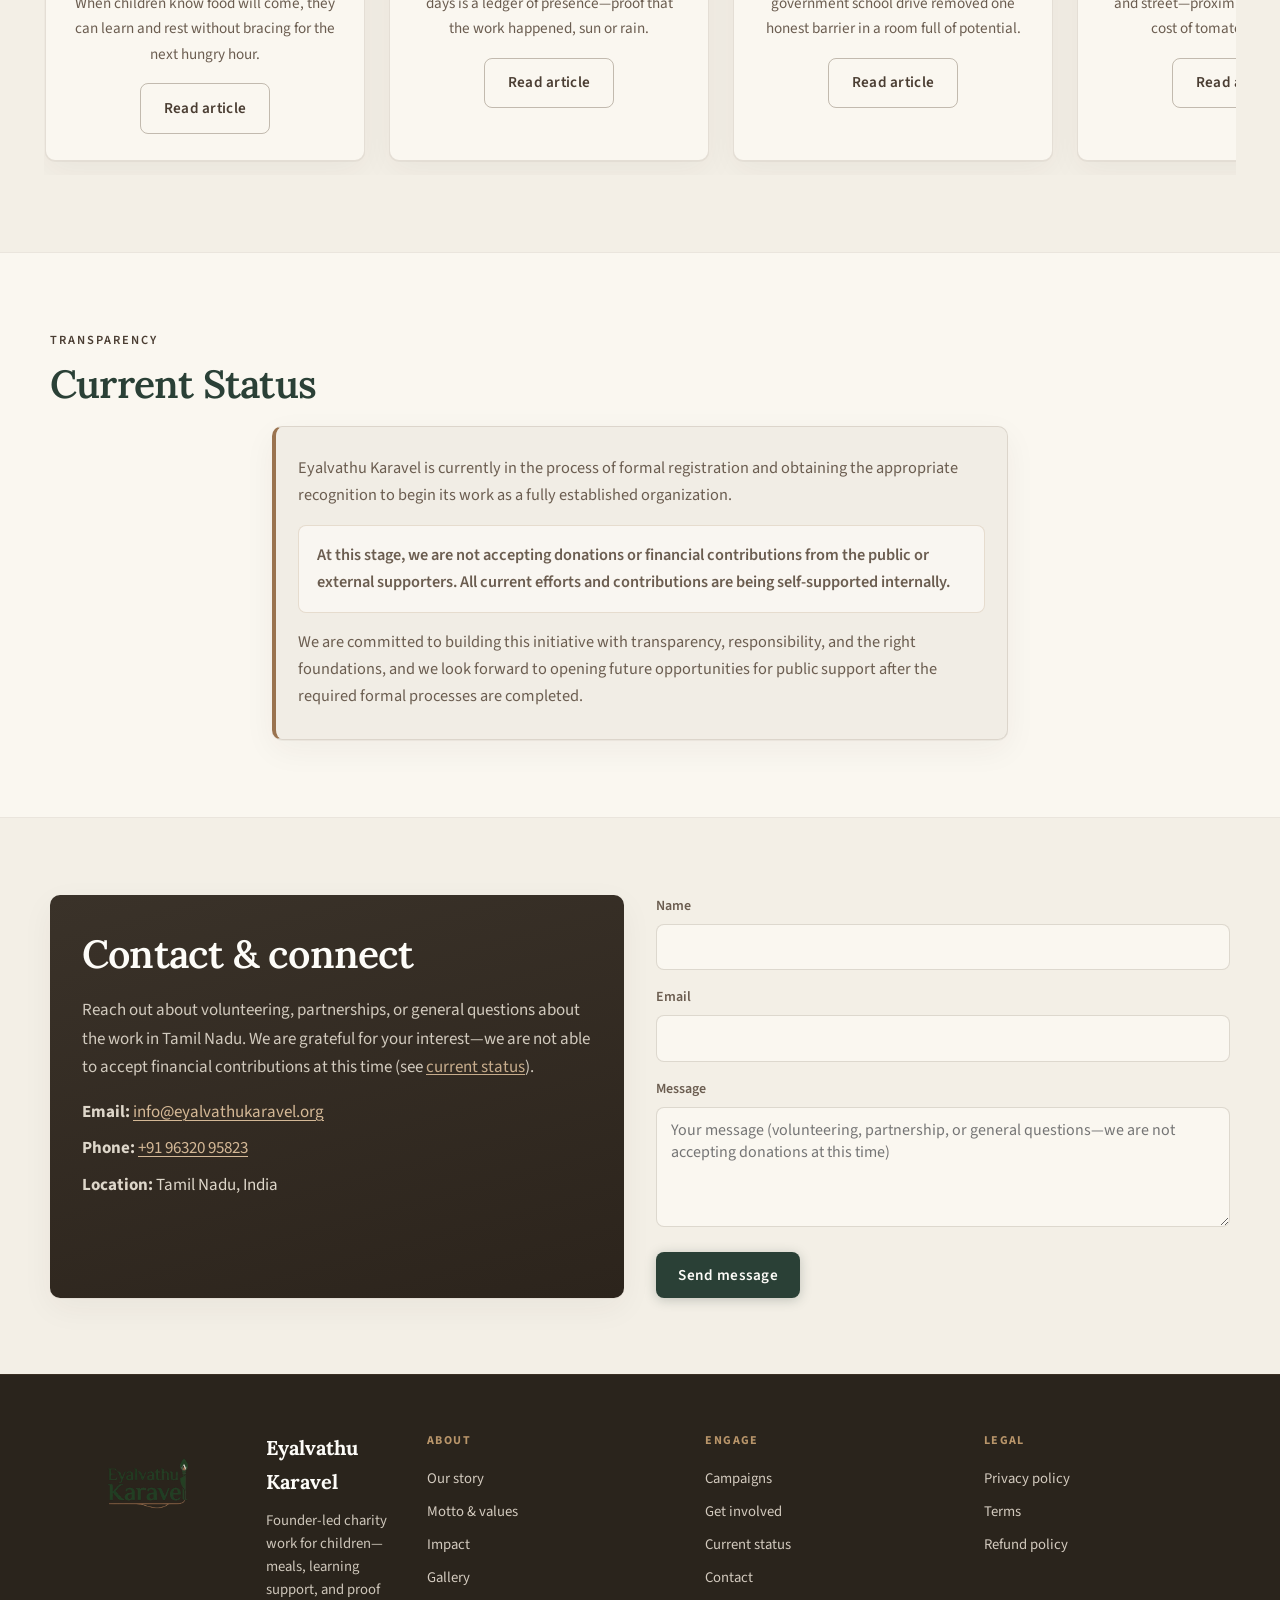
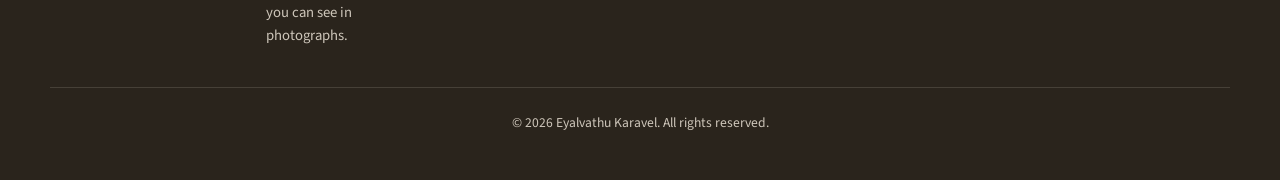
==== commit 677f1307: "updated the about section and added pic" ====
--- a/index.html
+++ b/index.html
@@ -127,65 +127,59 @@
         </div>
       </section>
 
-      <section class="section section-alt" id="about" aria-labelledby="about-heading">
-        <div class="section-inner">
-          <p class="section-kicker">About</p>
-          <h2 id="about-heading">Why Eyalvathu Karavel</h2>
-          <div class="about-split">
-            <div class="about-visual about-visual--cofarm">
-              <img
-                class="about-img about-img--primary"
-                src="images/cofarm/cofarm.jpg"
-                alt="Community farming and learning — hands-on outreach with Eyalvathu Karavel"
+      <section class="section section-alt section-why-ek" id="about" aria-labelledby="about-heading">
+        <div class="section-inner why-ek-inner">
+          <header class="why-ek-intro">
+            <p class="why-ek-eyebrow">Why we exist</p>
+            <h2 id="about-heading" class="why-ek-heading">Why Eyalvathu Karavel</h2>
+            <p class="why-ek-lead">
+              &ldquo;Eyalvathu Karavel&rdquo; is rooted in a timeless Tamil ethic: do not withhold what you
+              are able to give. In that spirit, this work begins with a simple human truth &mdash; no one
+              should have to live with hunger as background noise, as if it were just another hardship to
+              endure in silence.
+            </p>
+            <p class="why-ek-lead">
+              To feed someone is to refuse their invisibility. It is a quiet way of saying: you matter, your
+              dignity matters, and your need will not be ignored. This is not charity on display, but shared
+              humanity in action &mdash; nourishment offered with care, presence offered with respect, and the
+              belief that no soul should stand unseen in its hour of need.
+            </p>
+          </header>
+
+          <div class="why-ek-layout">
+            <figure class="why-ek-figure">
+              <img
+                class="why-ek-img"
+                src="images/gallery/why_eyalvathu_karavael.png"
+                alt="Why Eyalvathu Karavel — warmth, dignity, and care in community"
                 width="640"
                 height="480"
                 loading="lazy"
                 decoding="async"
               />
-              <img
-                class="about-img about-img--thumb"
-                src="images/cofarm/farm.jpg"
-                alt="Local farm and fresh produce supporting the programme"
-                width="320"
-                height="240"
-                loading="lazy"
-                decoding="async"
-              />
-              <img
-                class="about-img about-img--thumb"
-                src="images/cofarm/planting.jpg"
-                alt="Planting and growing together with the community"
-                width="320"
-                height="240"
-                loading="lazy"
-                decoding="async"
-              />
-            </div>
-            <div class="about-copy">
-              <p class="section-intro mt-0">
-                The name reflects a simple promise: to stand close to those who need warmth, nutrition,
-                and a fair chance at learning. What began as individual outreach has grown into a
-                disciplined rhythm of food distribution and school support—recorded honestly so every
-                contribution of time and trust stays visible.
-              </p>
-              <div class="about-grid">
-                <article class="about-card">
-                  <h3>Founder-led, community-first</h3>
-                  <p>
-                    This initiative is run directly by me, with no layer between intention and action.
-                    Meals reach children in underserved neighbourhoods; school kits reach classrooms where
-                    small supplies unlock big participation.
-                  </p>
-                </article>
-                <article class="about-card">
-                  <h3>Proof in pictures</h3>
-                  <p>
-                    For nearly every distribution day across the last year and continuing into this
-                    year, photographs document the work—so well-wishers see real faces, real places,
-                    and real consistency.
-                  </p>
-                </article>
-              </div>
+            </figure>
+            <div class="why-ek-pillars">
+              <article class="why-ek-pillar">
+                <h3 class="why-ek-pillar-title">Hunger is more than an empty stomach</h3>
+                <p class="why-ek-pillar-text">
+                  It can become exhaustion, shame, and hope held at a distance. When food arrives with care
+                  rather than pity, it restores more than strength — it restores a sense of belonging.
+                </p>
+              </article>
+              <article class="why-ek-pillar">
+                <h3 class="why-ek-pillar-title">Dignity must travel with the meal</h3>
+                <p class="why-ek-pillar-text">
+                  Help that preserves human worth is different from help that merely fills a gap. At the
+                  heart of this work is a simple belief: need must never become a person&rsquo;s identity.
+                </p>
+              </article>
+              <article class="why-ek-pillar">
+                <h3 class="why-ek-pillar-title">Compassion must become action</h3>
+                <p class="why-ek-pillar-text">
+                  To feel for another is only the beginning. Real compassion gives, returns, and stays
+                  present &mdash; until a life can breathe a little easier and know it has not been forgotten.
+                </p>
+              </article>
             </div>
           </div>
         </div>
--- a/css/styles.css
+++ b/css/styles.css
@@ -610,106 +610,170 @@
   margin-top: 0;
 }
 
-/* About */
-.about-split {
+/* Why Eyalvathu Karavel (#about) — editorial, scoped to .section-why-ek only */
+.section-why-ek {
+  background:
+    linear-gradient(
+      178deg,
+      rgba(250, 247, 240, 0.65) 0%,
+      var(--color-surface) 48%,
+      rgba(229, 220, 207, 0.35) 100%
+    );
+  padding-top: clamp(3.25rem, 6.5vw, 4.75rem);
+  padding-bottom: clamp(3.5rem, 6.5vw, 5.25rem);
+}
+
+.section-why-ek .why-ek-inner {
+  max-width: min(50rem, 100%);
+  margin: 0 auto;
+}
+
+.section-why-ek .why-ek-intro {
+  margin-bottom: clamp(2.25rem, 4vw, 3rem);
+}
+
+.section-why-ek .why-ek-eyebrow {
+  font-size: 0.72rem;
+  font-weight: 600;
+  letter-spacing: 0.2em;
+  text-transform: uppercase;
+  color: var(--color-stone);
+  margin: 0 0 0.85rem;
+}
+
+.section-why-ek .why-ek-heading {
+  font-family: var(--font-display);
+  font-size: clamp(1.75rem, 3.2vw, 2.35rem);
+  font-weight: 600;
+  letter-spacing: -0.025em;
+  line-height: 1.18;
+  color: var(--color-heading-green);
+  margin: 0 0 1.35rem;
+}
+
+.section-why-ek .why-ek-lead {
+  margin: 0;
+  max-width: 40rem;
+  font-size: clamp(1.02rem, 1.35vw, 1.125rem);
+  line-height: 1.75;
+  color: var(--color-ink);
+  font-weight: 400;
+}
+
+.section-why-ek .why-ek-lead + .why-ek-lead {
+  margin-top: 1.1rem;
+}
+
+.section-why-ek .why-ek-layout {
   display: grid;
-  gap: 2rem;
-  align-items: start;
-}
-
-@media (min-width: 900px) {
-  .about-split {
-    grid-template-columns: minmax(280px, 1fr) 1.15fr;
-    gap: 2.5rem;
-    align-items: center;
-  }
-}
-
-.about-visual {
-  border-radius: var(--radius);
+  gap: clamp(1.75rem, 3vw, 2.5rem);
+  align-items: stretch;
+  margin-bottom: clamp(2rem, 4vw, 2.75rem);
+  min-width: 0;
+}
+
+@media (min-width: 880px) {
+  .section-why-ek .why-ek-layout {
+    grid-template-columns: minmax(0, clamp(260px, 34vw, 380px)) minmax(0, 1fr);
+    gap: 2rem 2.25rem;
+    align-items: stretch;
+  }
+}
+
+/* Prevent intrinsic image width from blowing past grid tracks (overlap bug) */
+.section-why-ek .why-ek-layout > * {
+  min-width: 0;
+}
+
+.section-why-ek .why-ek-figure {
+  margin: 0;
+  width: 100%;
+  max-width: 100%;
+  border-radius: calc(var(--radius) + 2px);
   overflow: hidden;
+  border: var(--border-subtle);
   box-shadow: var(--shadow-card);
-  border: var(--border-subtle);
-  aspect-ratio: 1;
-  max-height: 520px;
-}
-
-.about-visual img {
+  background: var(--color-cream);
+  aspect-ratio: 4 / 3;
+  max-height: min(320px, 48vw);
+  display: block;
+}
+
+.section-why-ek .why-ek-img {
   width: 100%;
+  max-width: 100%;
   height: 100%;
+  min-height: 0;
+  display: block;
   object-fit: cover;
   object-position: center 40%;
 }
 
-/* About: community farm imagery — editorial grid */
-.about-visual.about-visual--cofarm {
-  display: grid;
-  grid-template-columns: minmax(0, 1.22fr) minmax(0, 1fr);
-  grid-template-rows: minmax(0, 1fr) minmax(0, 1fr);
-  gap: 0.6rem;
-  aspect-ratio: 4 / 3;
-  max-height: min(520px, 72vw);
-}
-
-.about-visual.about-visual--cofarm .about-img--primary {
-  grid-column: 1;
-  grid-row: 1 / -1;
-  object-position: center 42%;
-}
-
-.about-visual.about-visual--cofarm .about-img--thumb {
-  object-position: center center;
-  min-height: 0;
-}
-
-@media (max-width: 480px) {
-  .about-visual.about-visual--cofarm {
-    grid-template-columns: 1fr 1fr;
-    grid-template-rows: auto auto auto;
-    aspect-ratio: auto;
+/* Desktop: image column stretches to match text column top and bottom */
+@media (min-width: 880px) {
+  .section-why-ek .why-ek-figure {
+    aspect-ratio: unset;
     max-height: none;
-  }
-
-  .about-visual.about-visual--cofarm .about-img--primary {
-    grid-column: 1 / -1;
-    grid-row: 1;
-    aspect-ratio: 4 / 3;
-    max-height: 220px;
-  }
-
-  .about-visual.about-visual--cofarm .about-img--thumb {
-    aspect-ratio: 1;
-    max-height: 140px;
-  }
-}
-
-.about-grid {
-  display: grid;
-  gap: 2rem;
-}
-
-@media (min-width: 800px) {
-  .about-grid {
-    grid-template-columns: 1fr 1fr;
-    align-items: start;
-  }
-}
-
-.about-card {
-  background: var(--color-surface);
-  border: var(--border-subtle);
-  border-radius: var(--radius);
-  padding: 2rem 1.85rem;
-  box-shadow: var(--shadow-card);
-}
-
-.about-card h3 {
+    height: 100%;
+    min-height: 0;
+    align-self: stretch;
+    display: grid;
+    grid-template: 1fr / 1fr;
+  }
+
+  .section-why-ek .why-ek-img {
+    max-height: none;
+    object-position: center 35%;
+  }
+}
+
+@media (max-width: 879px) {
+  .section-why-ek .why-ek-figure {
+    max-height: 280px;
+  }
+}
+
+.section-why-ek .why-ek-pillars {
+  display: flex;
+  flex-direction: column;
+  gap: 1.5rem;
+  width: 100%;
+  max-width: min(100%, 28rem);
+  justify-self: start;
+  box-sizing: border-box;
+}
+
+.section-why-ek .why-ek-pillar {
+  margin: 0;
+  padding: 0 0 1.5rem;
+  border-bottom: 1px solid rgba(var(--rgb-line), 0.12);
+}
+
+.section-why-ek .why-ek-pillar:last-child {
+  padding-bottom: 0;
+  border-bottom: none;
+}
+
+.section-why-ek .why-ek-pillar-title {
   font-family: var(--font-display);
-  font-size: 1.3rem;
-  font-weight: 600;
-  margin: 0 0 0.75rem;
-  color: var(--color-heading-green);
-  letter-spacing: -0.01em;
+  font-size: clamp(1.08rem, 1.5vw, 1.22rem);
+  font-weight: 600;
+  letter-spacing: -0.015em;
+  line-height: 1.3;
+  color: var(--color-heading-green);
+  margin: 0 0 0.55rem;
+  overflow-wrap: break-word;
+  word-wrap: break-word;
+}
+
+.section-why-ek .why-ek-pillar-text {
+  margin: 0;
+  font-size: 0.98rem;
+  line-height: 1.68;
+  color: var(--color-stone);
+  overflow-wrap: break-word;
+  word-wrap: break-word;
+  hyphens: auto;
 }
 
 /* Motto, core values & guiding principles (#values) */
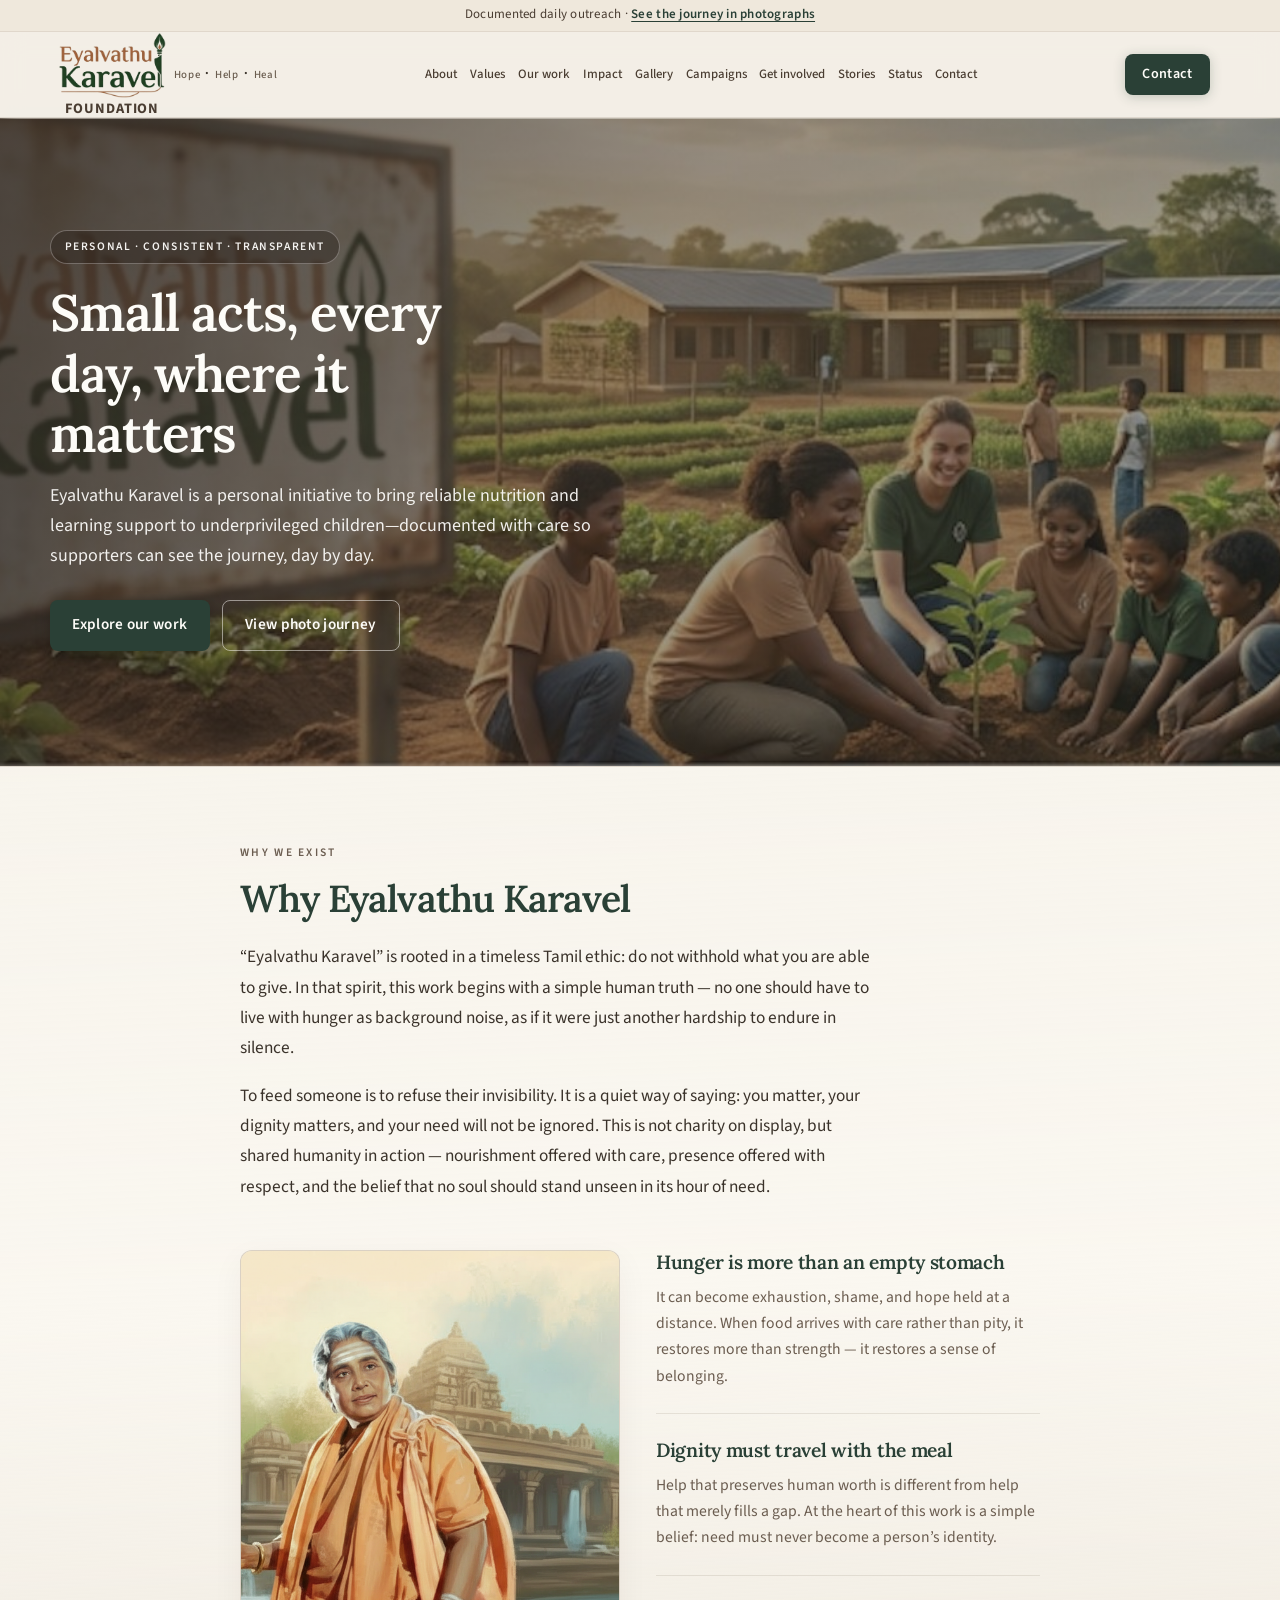
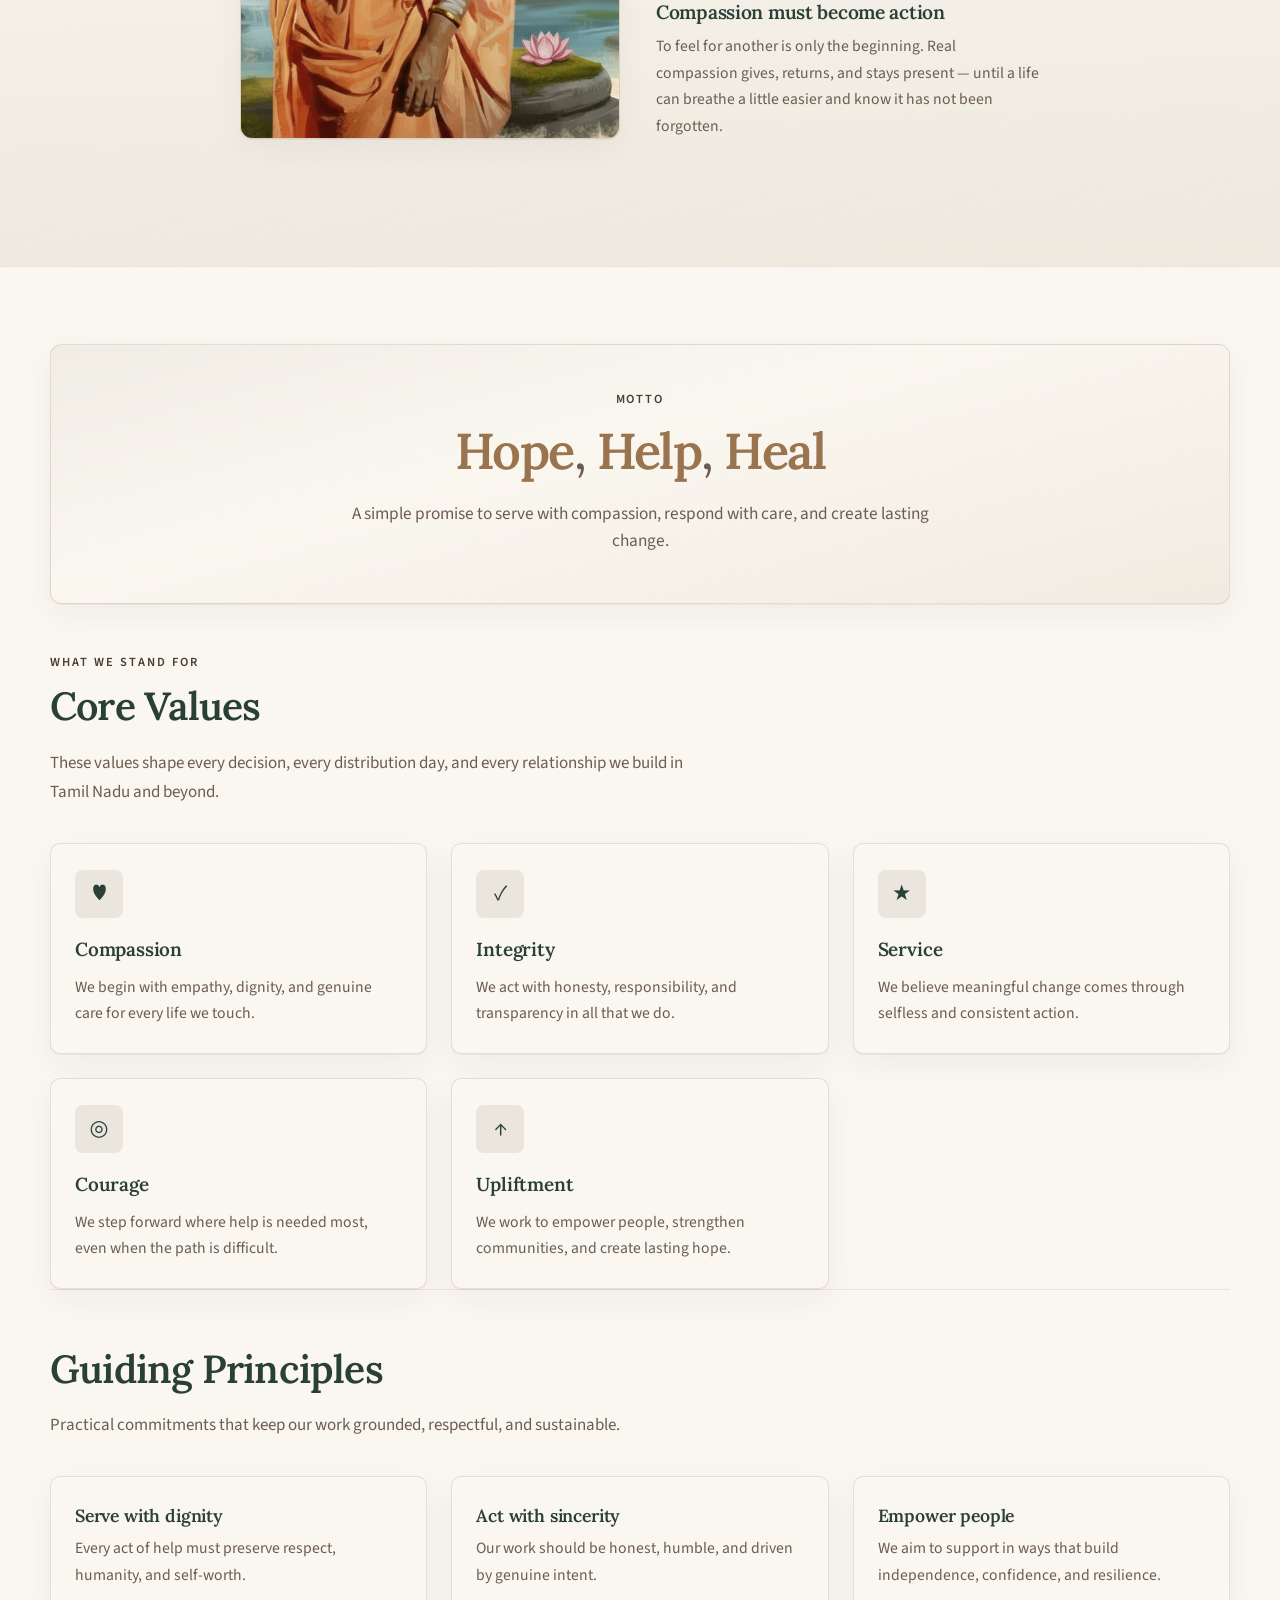
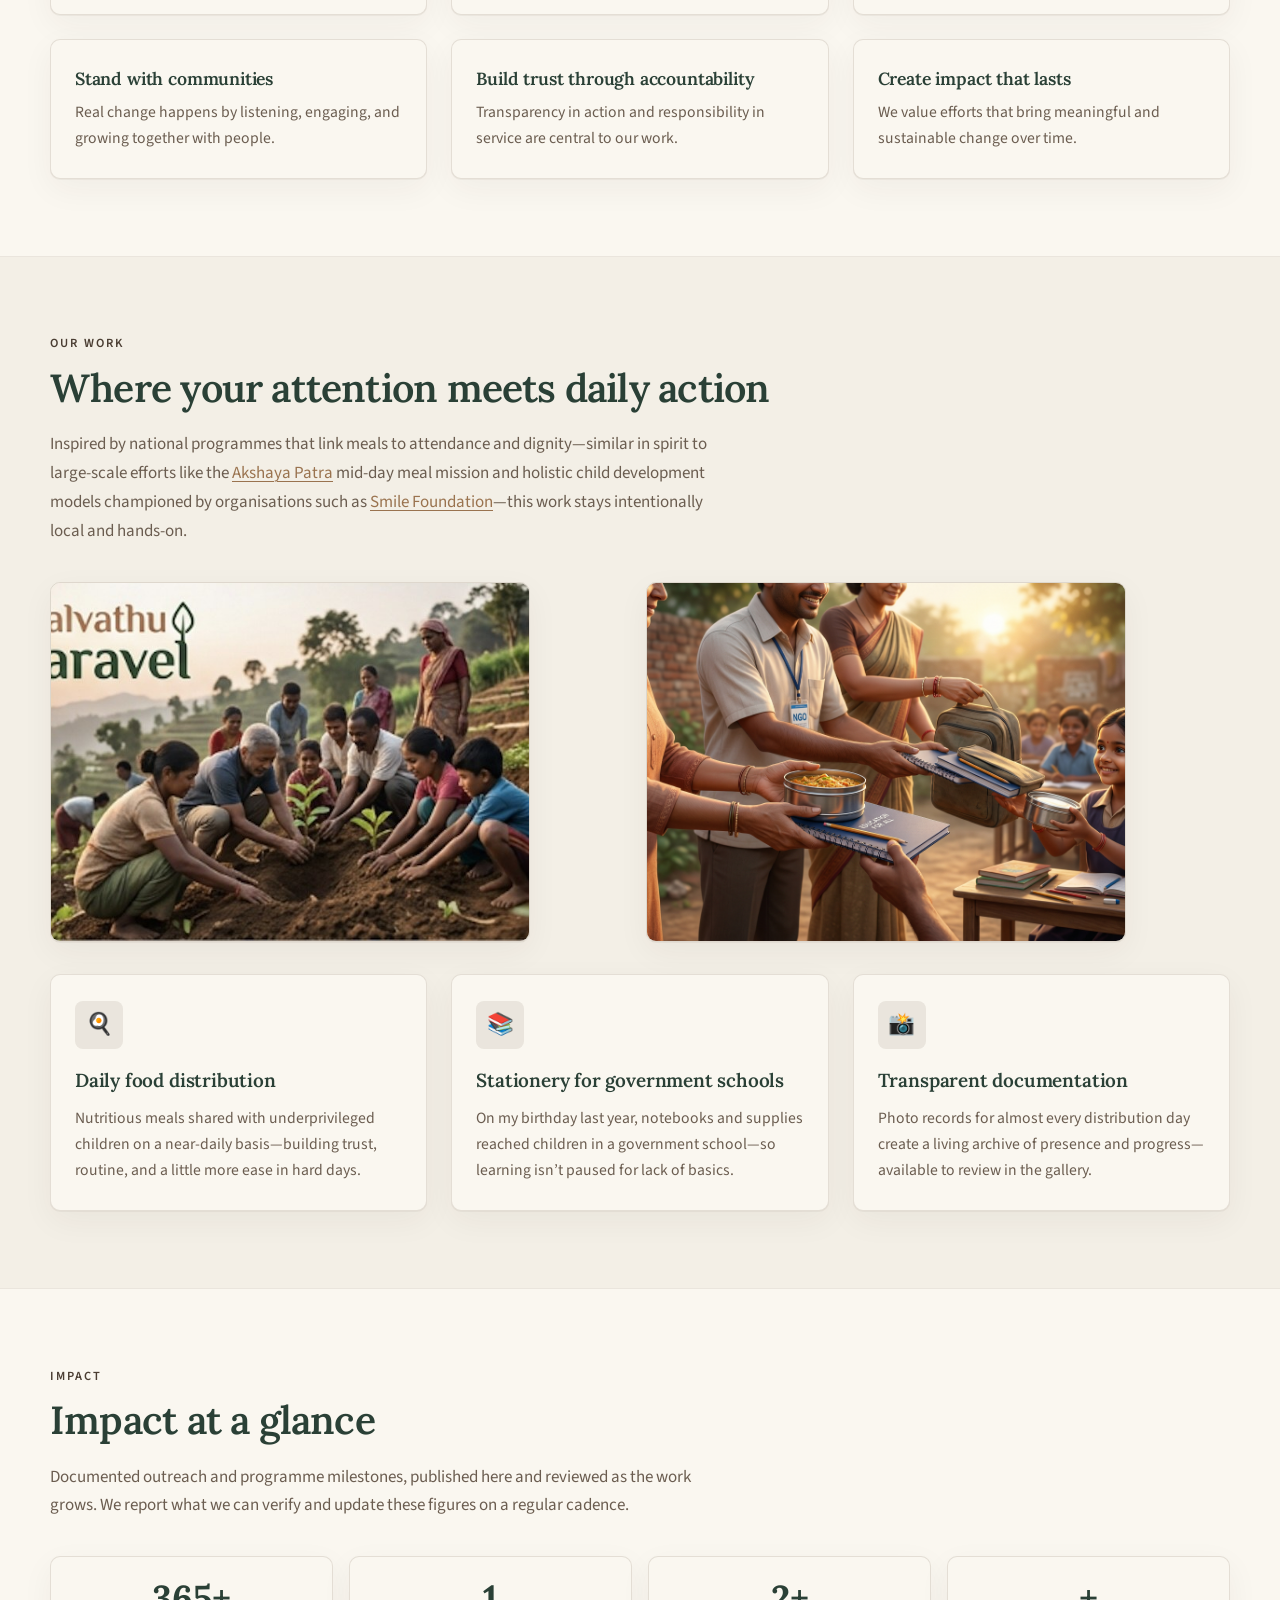
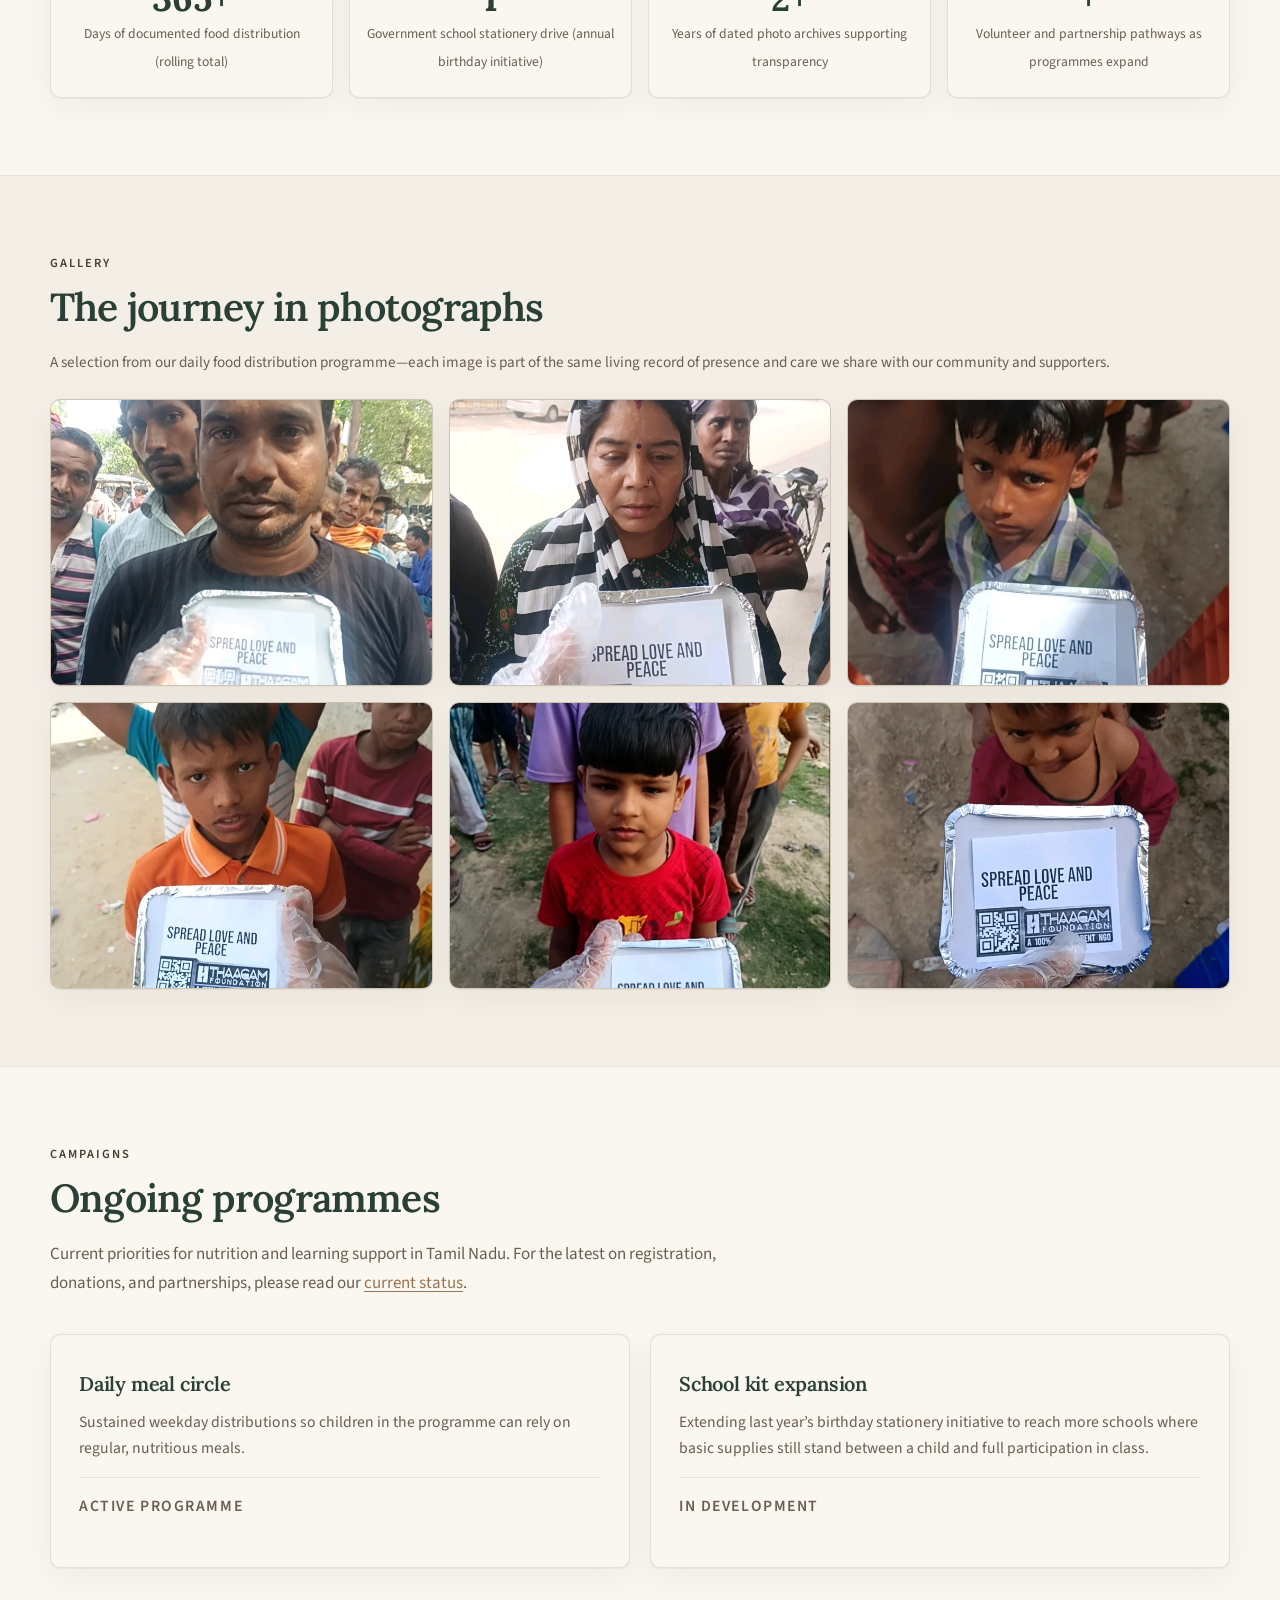
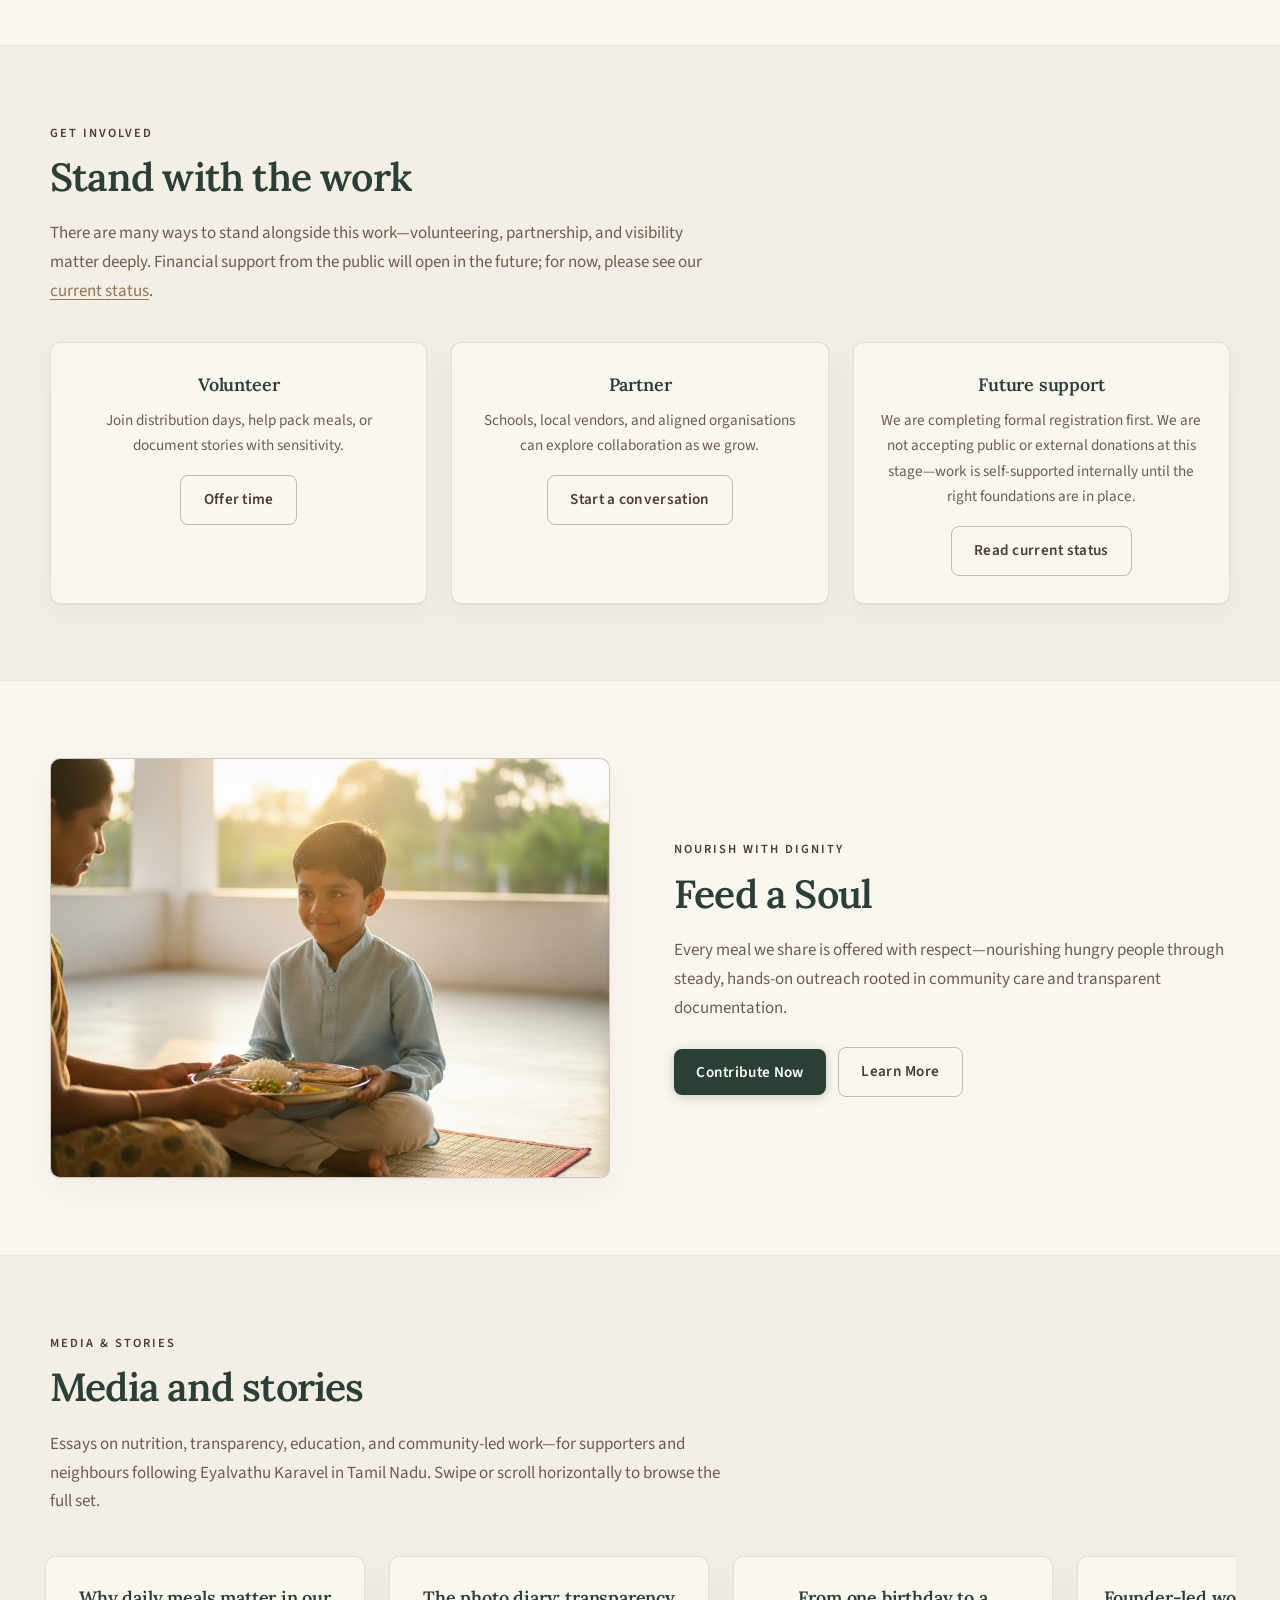
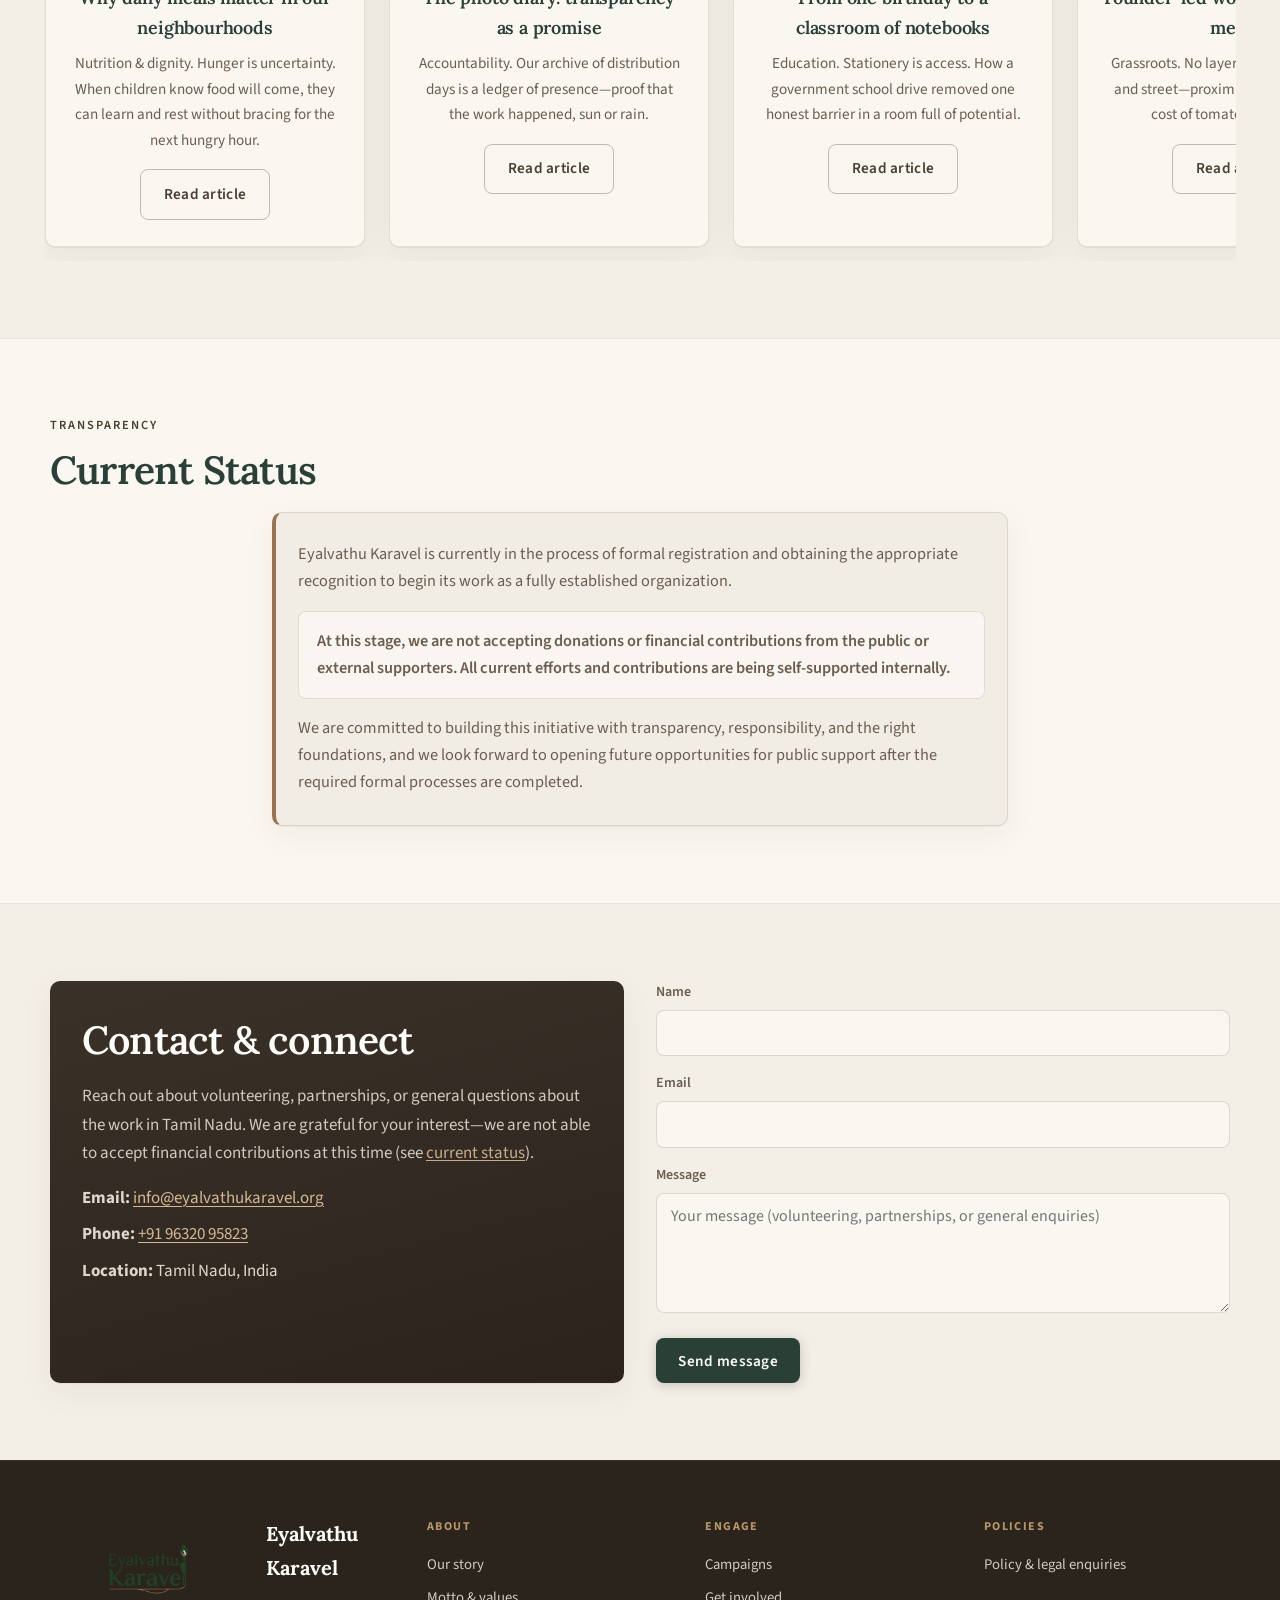
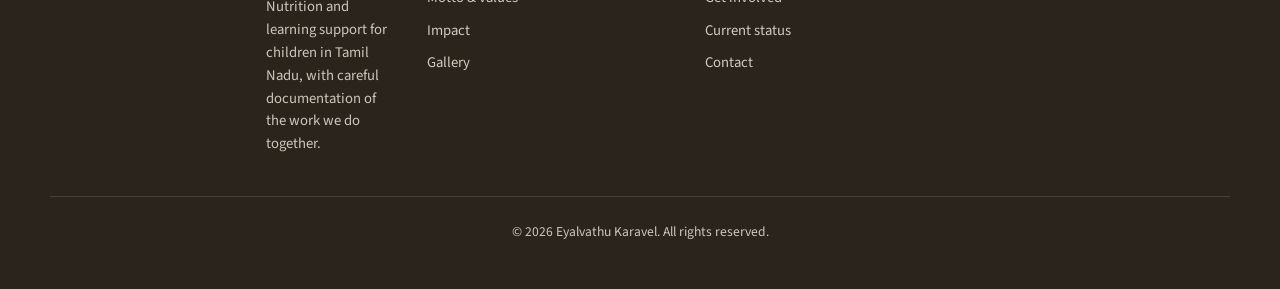
==== commit 87d4c83f: "removed placeholder content and also spacing between sections" ====
--- a/index.html
+++ b/index.html
@@ -5,10 +5,10 @@
     <meta name="viewport" content="width=device-width, initial-scale=1.0" />
     <meta
       name="description"
-      content="Eyalvathu Karavel — grassroots charity work: daily meals for children, education support, and documented community impact."
+      content="Eyalvathu Karavel — nutrition and learning support for children in Tamil Nadu, with transparent, documented community outreach."
     />
     <meta property="og:title" content="Eyalvathu Karavel | Charity &amp; Community Care" />
-    <meta property="og:description" content="Hands-on charity work for children—meals, learning support, and a documented photo journey." />
+    <meta property="og:description" content="Reliable meals, learning support, and transparent documentation of community work across Tamil Nadu." />
     <meta property="og:image" content="images/web/hero.jpg" />
     <title>Eyalvathu Karavel | Charity &amp; Community Care</title>
     <link rel="preconnect" href="https://fonts.googleapis.com" />
@@ -185,7 +185,7 @@
         </div>
       </section>
 
-      <section class="section" id="values" aria-labelledby="values-core-heading">
+      <section class="section section-alt" id="values" aria-labelledby="values-core-heading">
         <div class="section-inner">
           <div class="motto-block">
             <p class="section-kicker motto-kicker">Motto</p>
@@ -333,27 +333,27 @@
       <section class="section section-alt" id="impact" aria-labelledby="impact-heading">
         <div class="section-inner">
           <p class="section-kicker">Impact</p>
-          <h2 id="impact-heading">Numbers that grow with the work</h2>
+          <h2 id="impact-heading">Impact at a glance</h2>
           <p class="section-intro">
-            Update these figures anytime—they are placeholders you can align with your actual counts
-            (days served, children reached, schools touched).
+            Documented outreach and programme milestones, published here and reviewed as the work grows.
+            We report what we can verify and update these figures on a regular cadence.
           </p>
           <div class="stats">
             <div class="stat">
               <strong>365+</strong>
-              <span>Days of documented food outreach (rolling)</span>
+              <span>Days of documented food distribution (rolling total)</span>
             </div>
             <div class="stat">
               <strong>1</strong>
-              <span>Government school stationery drive (birthday)</span>
+              <span>Government school stationery drive (annual birthday initiative)</span>
             </div>
             <div class="stat">
-              <strong>2</strong>
-              <span>Years of photo archives (last year + this year)</span>
+              <strong>2+</strong>
+              <span>Years of dated photo archives supporting transparency</span>
             </div>
             <div class="stat">
-              <strong>∞</strong>
-              <span>Room to scale with partners &amp; volunteers</span>
+              <strong>+</strong>
+              <span>Volunteer and partnership pathways as programmes expand</span>
             </div>
           </div>
         </div>
@@ -364,8 +364,8 @@
           <p class="section-kicker">Gallery</p>
           <h2 id="gallery-heading">The journey in photographs</h2>
           <p class="gallery-note">
-            Daily food distribution — photos from <code>data/food/</code>. Add or replace files there,
-            then update the image paths in <code>index.html</code> if filenames change.
+            A selection from our daily food distribution programme—each image is part of the same living
+            record of presence and care we share with our community and supporters.
           </p>
           <div class="gallery-grid gallery-grid--food">
             <div class="gallery-item">
@@ -423,30 +423,28 @@
       <section class="section section-alt" id="campaigns" aria-labelledby="campaigns-heading">
         <div class="section-inner">
           <p class="section-kicker">Campaigns</p>
-          <h2 id="campaigns-heading">Active &amp; upcoming drives</h2>
+          <h2 id="campaigns-heading">Ongoing programmes</h2>
           <p class="section-intro">
-            Placeholder campaign layouts for future planning. We are not soliciting public donations at
-            this time—see <a href="#current-status">current status</a>. Progress bars are illustrative only.
+            Current priorities for nutrition and learning support in Tamil Nadu. For the latest on
+            registration, donations, and partnerships, please read our
+            <a href="#current-status">current status</a>.
           </p>
           <div class="campaigns">
             <article class="campaign">
               <h3>Daily meal circle</h3>
-              <p>Ongoing support to keep weekday distributions steady for children in the programme.</p>
-              <div class="progress" role="progressbar" aria-valuenow="72" aria-valuemin="0" aria-valuemax="100">
-                <div class="progress-bar" style="width: 72%"></div>
-              </div>
-              <p class="progress-label">Illustrative goal progress — replace with live numbers.</p>
+              <p>
+                Sustained weekday distributions so children in the programme can rely on regular,
+                nutritious meals.
+              </p>
+              <p class="campaign-status">Active programme</p>
             </article>
             <article class="campaign">
               <h3>School kit expansion</h3>
               <p>
-                Building on last year’s birthday stationery drive: more schools, more children with
-                full basic kits.
-              </p>
-              <div class="progress" role="progressbar" aria-valuenow="40" aria-valuemin="0" aria-valuemax="100">
-                <div class="progress-bar" style="width: 40%"></div>
-              </div>
-              <p class="progress-label">Illustrative goal progress — replace with live numbers.</p>
+                Extending last year’s birthday stationery initiative to reach more schools where basic
+                supplies still stand between a child and full participation in class.
+              </p>
+              <p class="campaign-status">In development</p>
             </article>
           </div>
         </div>
@@ -521,8 +519,8 @@
           <p class="section-kicker">Media &amp; stories</p>
           <h2 id="media-heading">Media and stories</h2>
           <p class="section-intro">
-            Essays on nutrition, transparency, education, and grassroots work—written for supporters and
-            neighbours following Eyalvathu Karavel in Tamil Nadu. Scroll sideways to browse all stories.
+            Essays on nutrition, transparency, education, and community-led work—for supporters and neighbours
+            following Eyalvathu Karavel in Tamil Nadu. Swipe or scroll horizontally to browse the full set.
           </p>
           <div class="media-stories-scroll" tabindex="0" aria-label="Media and stories articles">
             <div class="involve-grid involve-grid--horizontal">
@@ -630,7 +628,7 @@
                   id="message"
                   name="message"
                   required
-                  placeholder="Your message (volunteering, partnership, or general questions—we are not accepting donations at this time)"
+                  placeholder="Your message (volunteering, partnerships, or general enquiries)"
                 ></textarea>
               </div>
               <button class="btn btn-primary" type="submit">Send message</button>
@@ -656,8 +654,8 @@
             <div class="footer-brand-text">
               <strong>Eyalvathu Karavel</strong>
               <p>
-                Founder-led charity work for children—meals, learning support, and proof you can see in
-                photographs.
+                Nutrition and learning support for children in Tamil Nadu, with careful documentation of
+                the work we do together.
               </p>
             </div>
           </div>
@@ -680,11 +678,12 @@
             </ul>
           </div>
           <div class="footer-col">
-            <h4>Legal</h4>
+            <h4>Policies</h4>
             <ul>
-              <li><a href="#">Privacy policy</a></li>
-              <li><a href="#">Terms</a></li>
-              <li><a href="#">Refund policy</a></li>
+              <li>
+                <a href="mailto:info@eyalvathukaravel.org?subject=Policy%20or%20legal%20enquiry"
+                  >Policy &amp; legal enquiries</a>
+              </li>
             </ul>
           </div>
         </div>
@@ -698,10 +697,11 @@
       <div class="contribution-modal-panel">
         <button type="button" class="contribution-modal-close" aria-label="Close">&times;</button>
         <div id="contribution-modal-form-view">
-          <h2 id="contribution-modal-title" class="contribution-modal-title">Express contribution interest</h2>
+          <h2 id="contribution-modal-title" class="contribution-modal-title">Future contribution interest</h2>
           <p class="contribution-modal-note">
-            <em>Donations are not live yet.</em> Share your details so we can note your interest for when
-            official registration is complete. No payment is processed here.
+            Financial contributions are not yet available while we complete formal registration. If you
+            would like to be notified when official giving opens, please leave your details below. This form
+            does not collect payment.
           </p>
           <form id="contribution-interest-form" class="contribution-form" action="#" method="post">
             <div class="form-group">
@@ -726,7 +726,7 @@
                 id="contrib-amount"
                 name="contribution_intent"
                 type="text"
-                placeholder="e.g. monthly support, one-time amount idea"
+                placeholder="Describe your interest (e.g. recurring support, one-time contribution)"
               />
             </div>
             <div class="form-group">
@@ -739,13 +739,13 @@
                 <span>Contact me when donations officially open</span>
               </label>
             </div>
-            <button type="submit" class="btn btn-primary contribution-submit">Express Contribution Interest</button>
+            <button type="submit" class="btn btn-primary contribution-submit">Submit interest</button>
           </form>
         </div>
         <div id="contribution-modal-success" class="contribution-modal-success" hidden>
           <p class="contribution-success-text">
-            Thank you for your kind heart to contribute to the society, but unfortunately we are not accepting
-            donations now as we are in the process of official registration of the trust.
+            Thank you for your interest. We are not yet able to accept donations while we complete formal
+            registration. We will reach out when official giving channels are available.
           </p>
           <button type="button" class="btn btn-outline js-close-contribution-modal">Close</button>
         </div>
--- a/css/styles.css
+++ b/css/styles.css
@@ -776,6 +776,11 @@
   hyphens: auto;
 }
 
+/* Motto, core values & guiding principles (#values) — section-alt follows #about; avoid double top rule */
+#about + #values.section-alt {
+  border-top: none;
+}
+
 /* Motto, core values & guiding principles (#values) */
 .motto-block {
   margin: 0 0 3rem;
@@ -825,33 +830,40 @@
   color: var(--color-stone);
 }
 
+.principles-grid .programme {
+  text-align: left;
+}
+
+.principles-grid .programme h3 {
+  font-size: 1.1rem;
+  line-height: 1.35;
+  color: var(--color-heading-green);
+}
+
+@media (min-width: 720px) {
+  .programmes.values-core-grid .programme:nth-child(5) {
+    grid-column: 2;
+  }
+}
+
+/* Space between Core Values and Guiding Principles — align with section vertical rhythm */
+#values .programmes.values-core-grid {
+  margin-bottom: 0;
+}
+
 .values-subheading {
   font-family: var(--font-display);
   font-size: clamp(1.65rem, 3.2vw, 2.15rem);
   font-weight: 600;
   letter-spacing: -0.02em;
   color: var(--color-heading-green);
-  margin: 3rem 0 0.75rem;
+  margin: clamp(2.75rem, 5.5vw, 4.25rem) 0 0.85rem;
+  padding-top: clamp(2.5rem, 4.5vw, 3.5rem);
+  border-top: var(--border-line-muted);
 }
 
 .values-subheading + .section-intro {
   margin-top: 0;
-}
-
-.principles-grid .programme {
-  text-align: left;
-}
-
-.principles-grid .programme h3 {
-  font-size: 1.1rem;
-  line-height: 1.35;
-  color: var(--color-heading-green);
-}
-
-@media (min-width: 720px) {
-  .programmes.values-core-grid .programme:nth-child(5) {
-    grid-column: 2;
-  }
 }
 
 /* Current status (registration & donations transparency) */
@@ -1106,14 +1118,6 @@
   object-fit: cover;
 }
 
-.section-intro code,
-.gallery-note code {
-  font-size: 0.9em;
-  padding: 0.1em 0.35em;
-  background: rgba(var(--rgb-line), 0.08);
-  border-radius: var(--radius-btn);
-}
-
 .gallery-placeholder small {
   opacity: 0.85;
   margin-top: 0.35rem;
@@ -1151,6 +1155,18 @@
   margin: 0 0 1rem;
   color: var(--color-stone);
   font-size: 0.98rem;
+}
+
+.campaign-status {
+  margin: 0;
+  margin-top: 1.1rem;
+  padding-top: 0.9rem;
+  border-top: 1px solid rgba(var(--rgb-line), 0.12);
+  font-size: 0.78rem;
+  font-weight: 600;
+  letter-spacing: 0.1em;
+  text-transform: uppercase;
+  color: var(--color-heading-green);
 }
 
 .progress {
@@ -1682,3 +1698,4 @@
   width: 100%;
   max-width: 12rem;
 }
+
